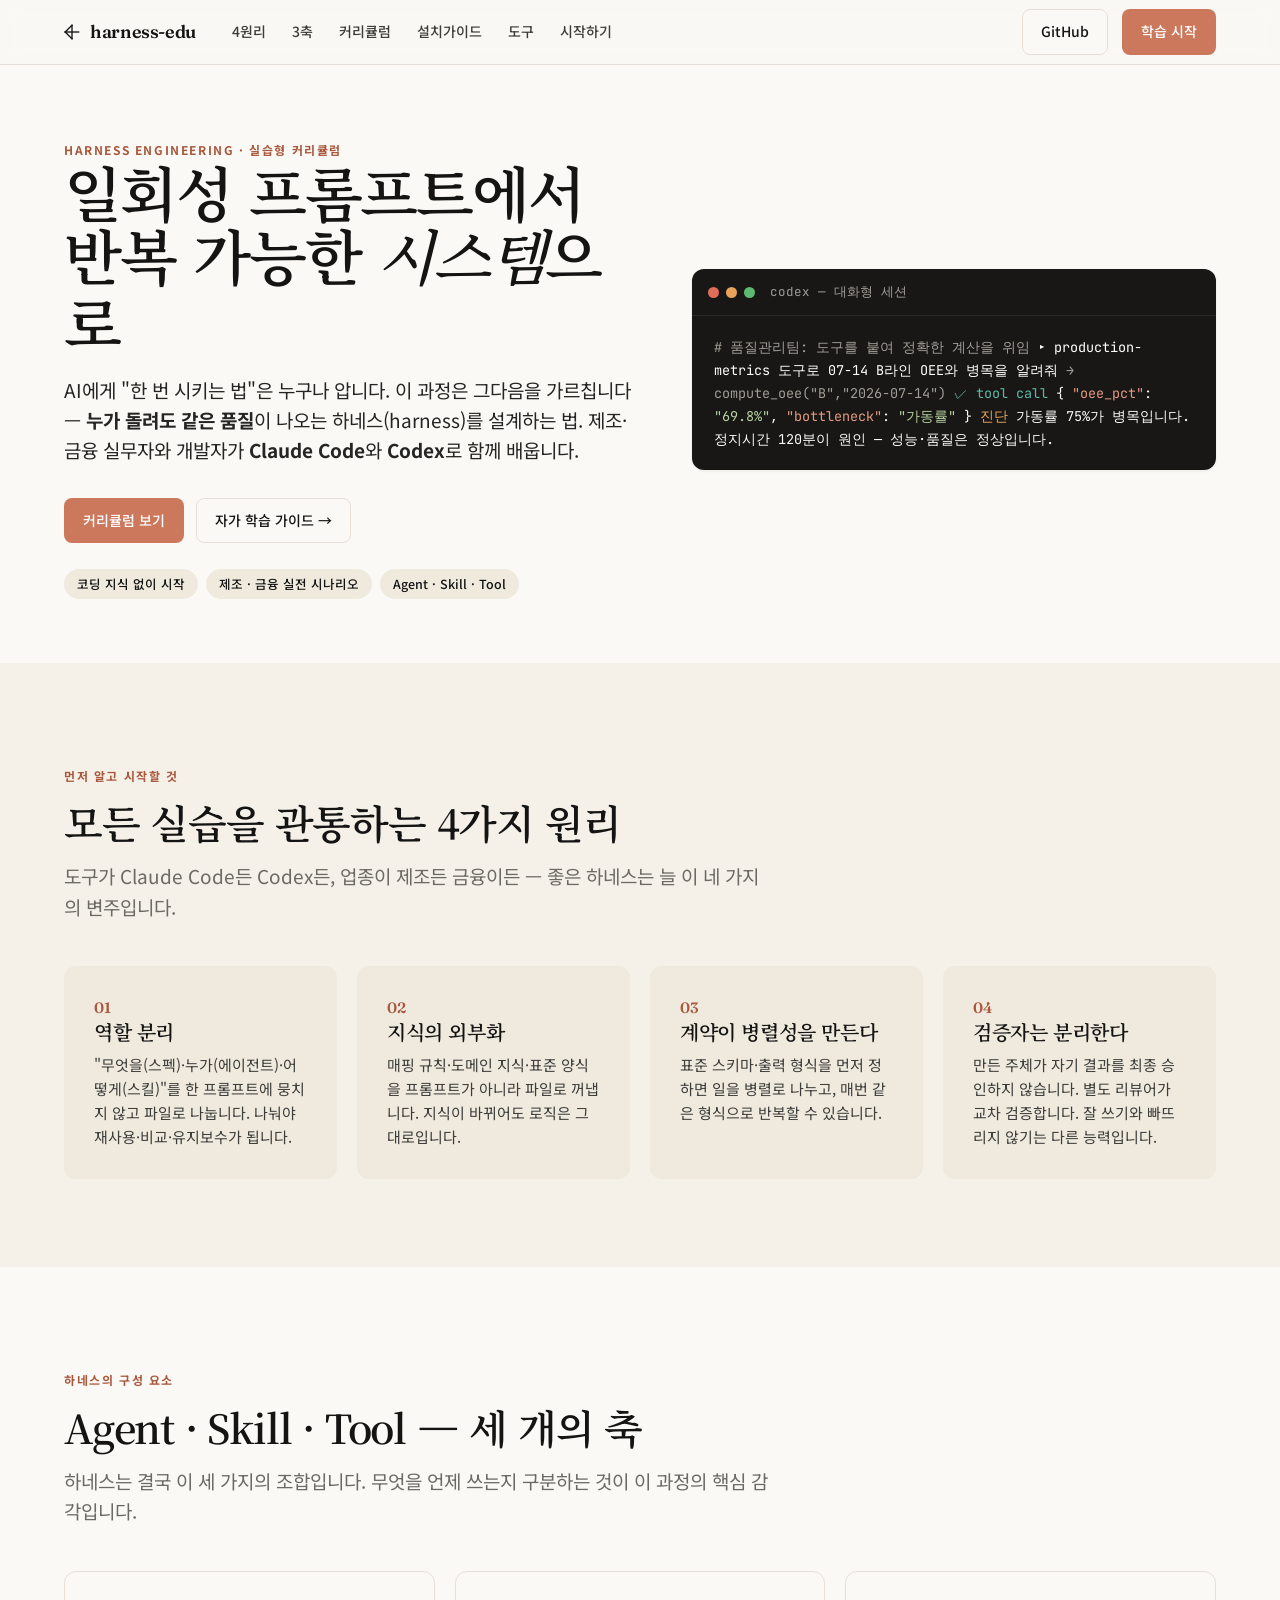
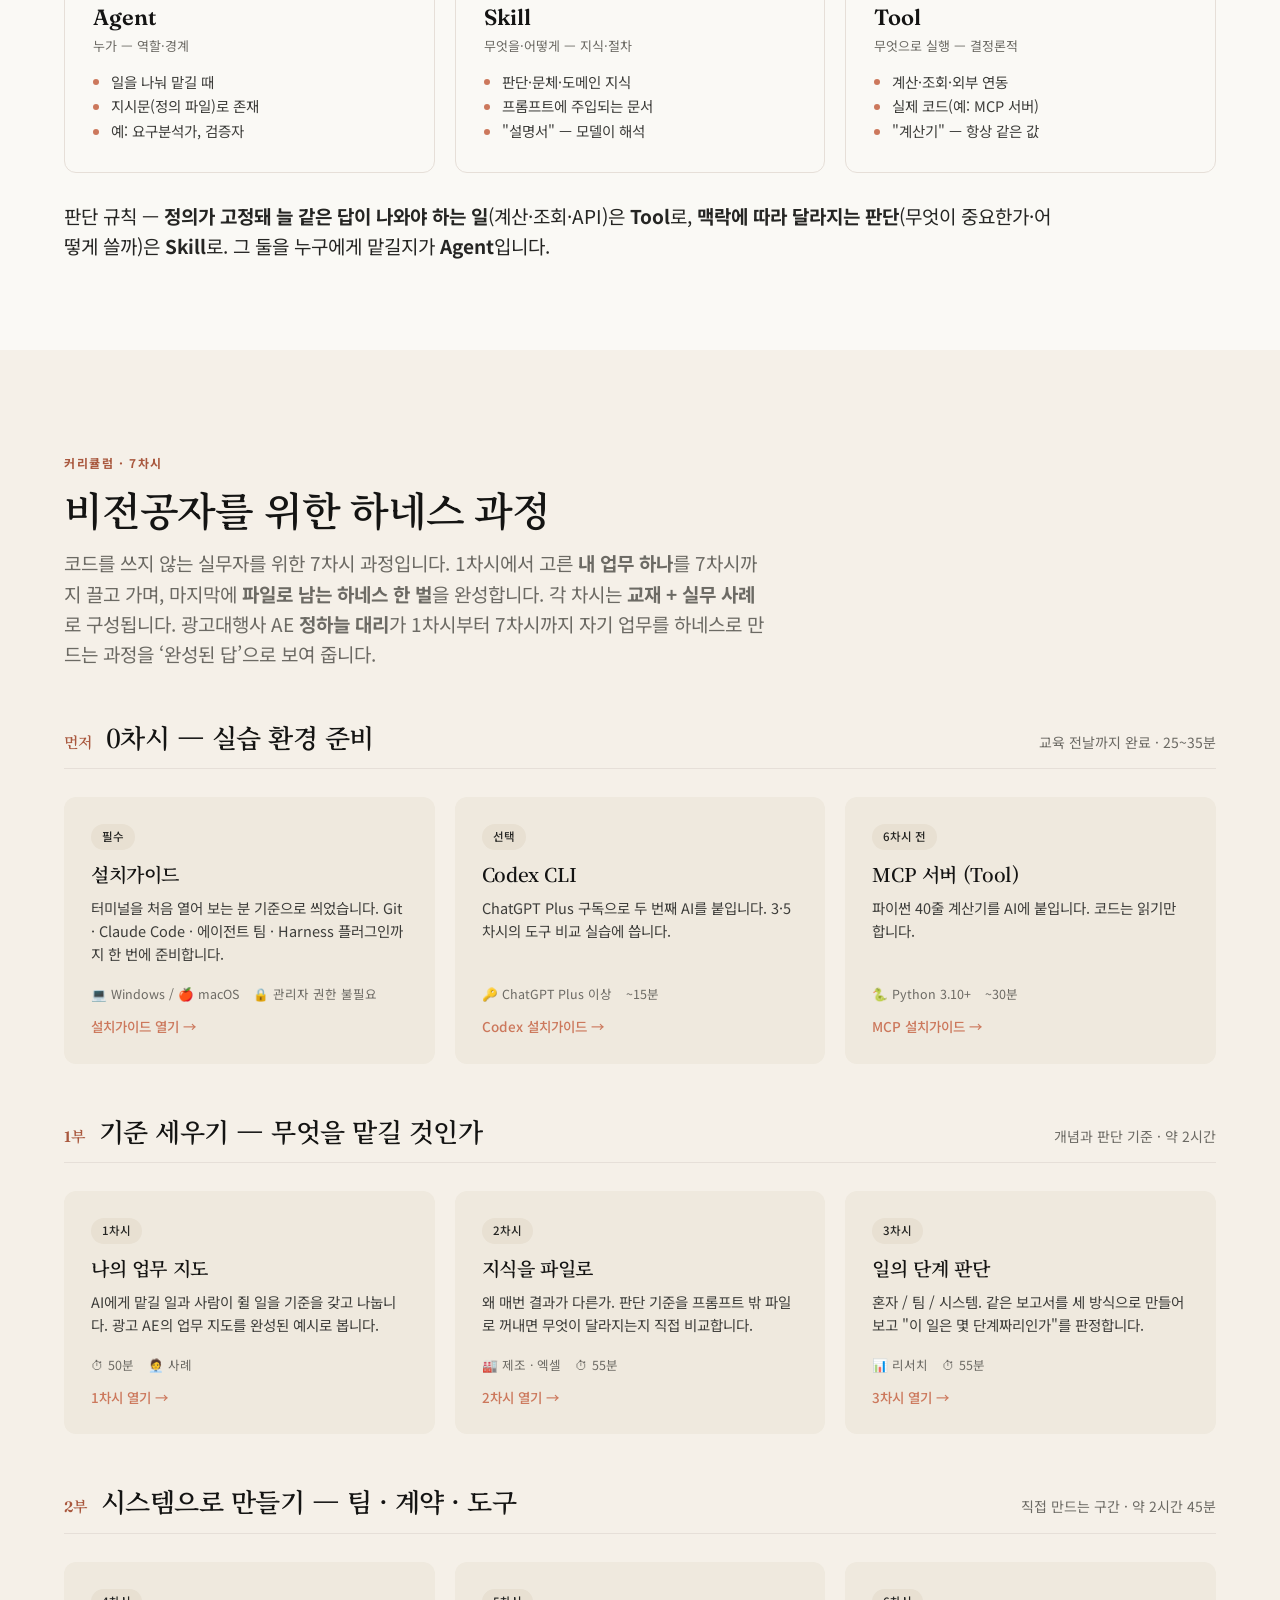
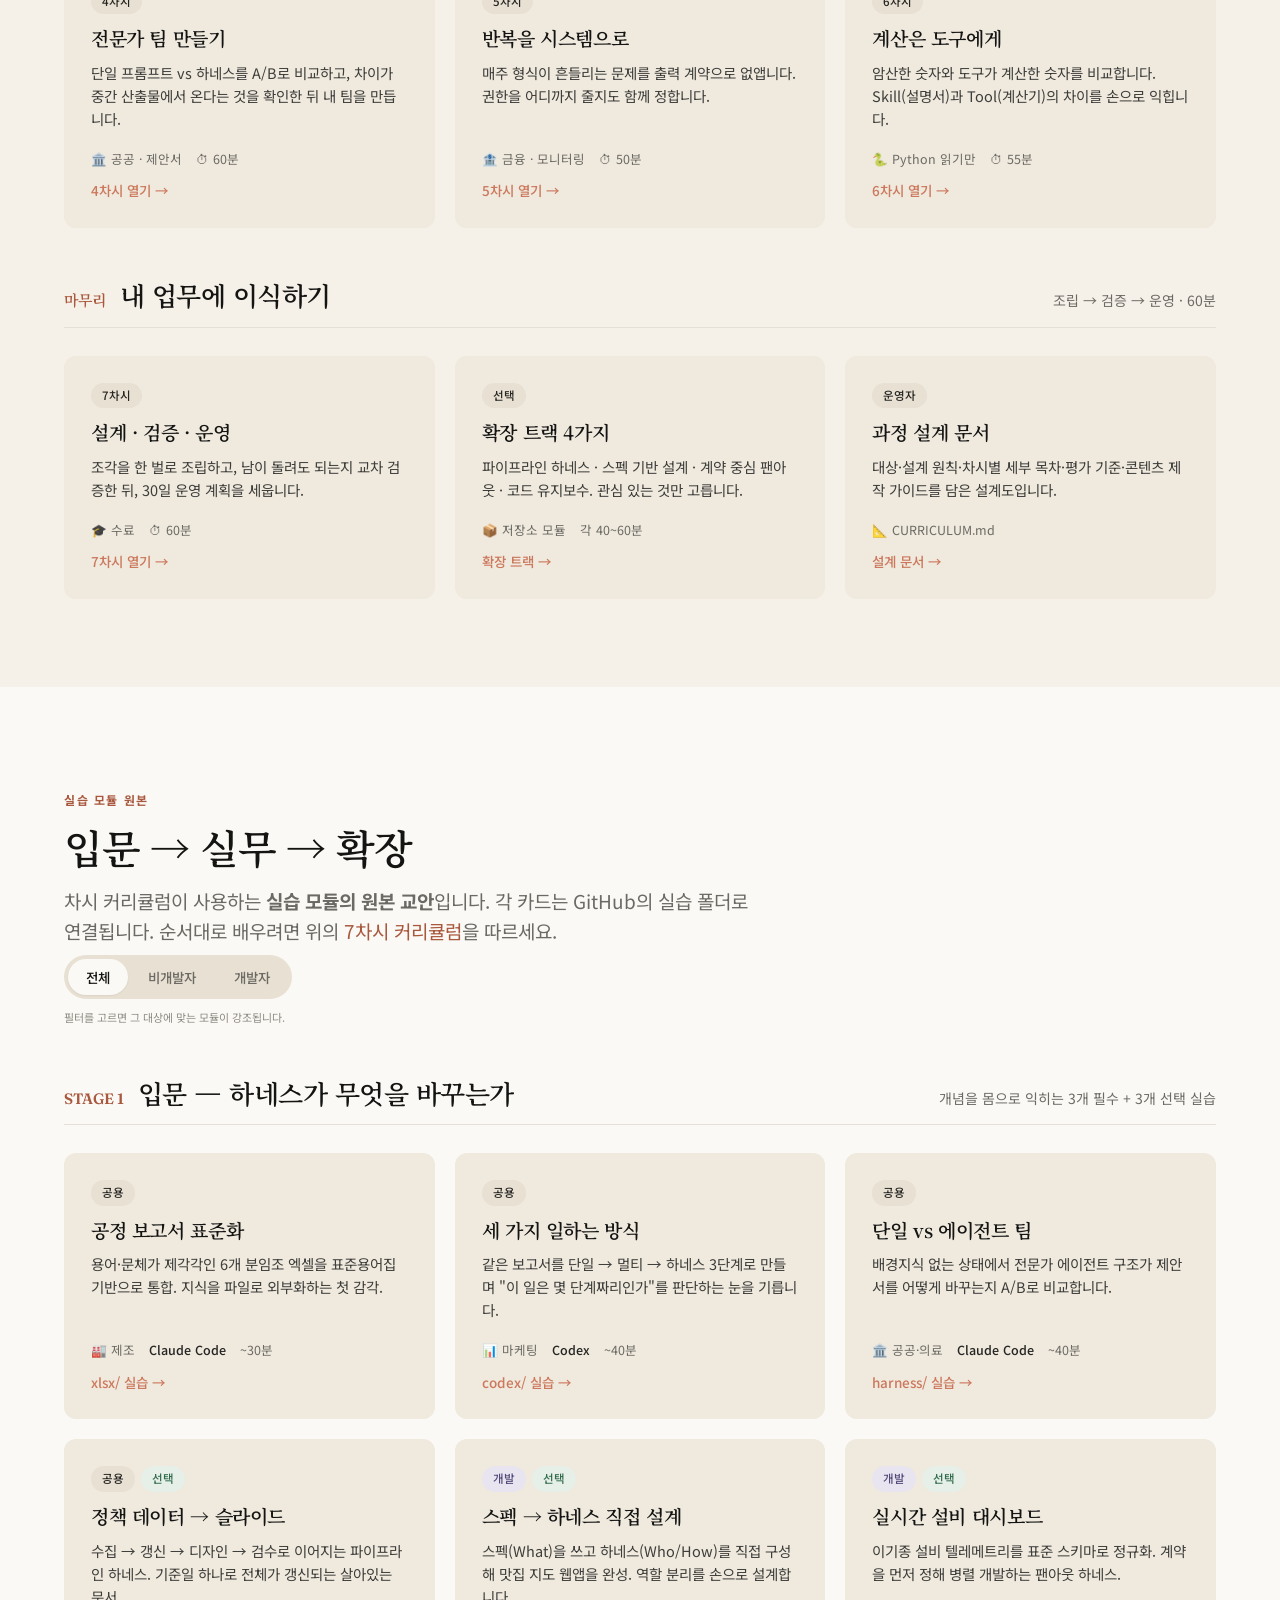
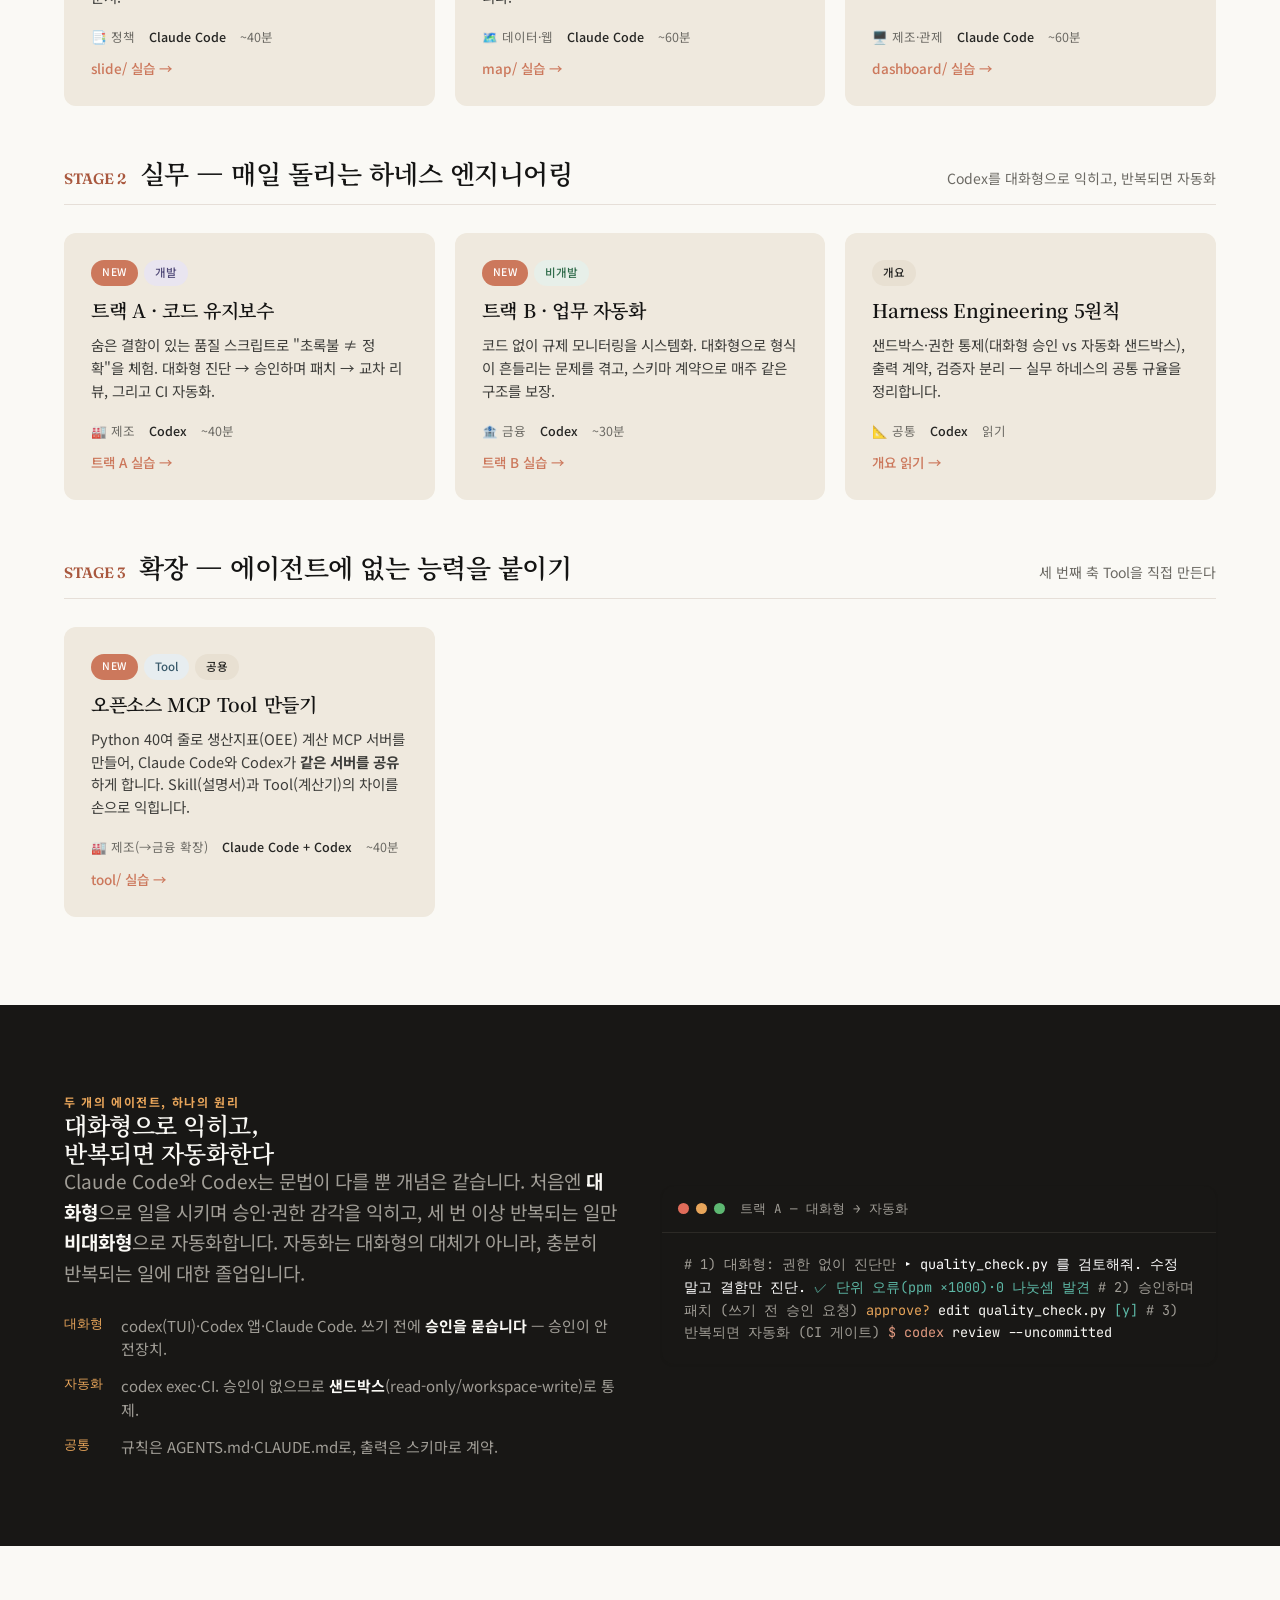
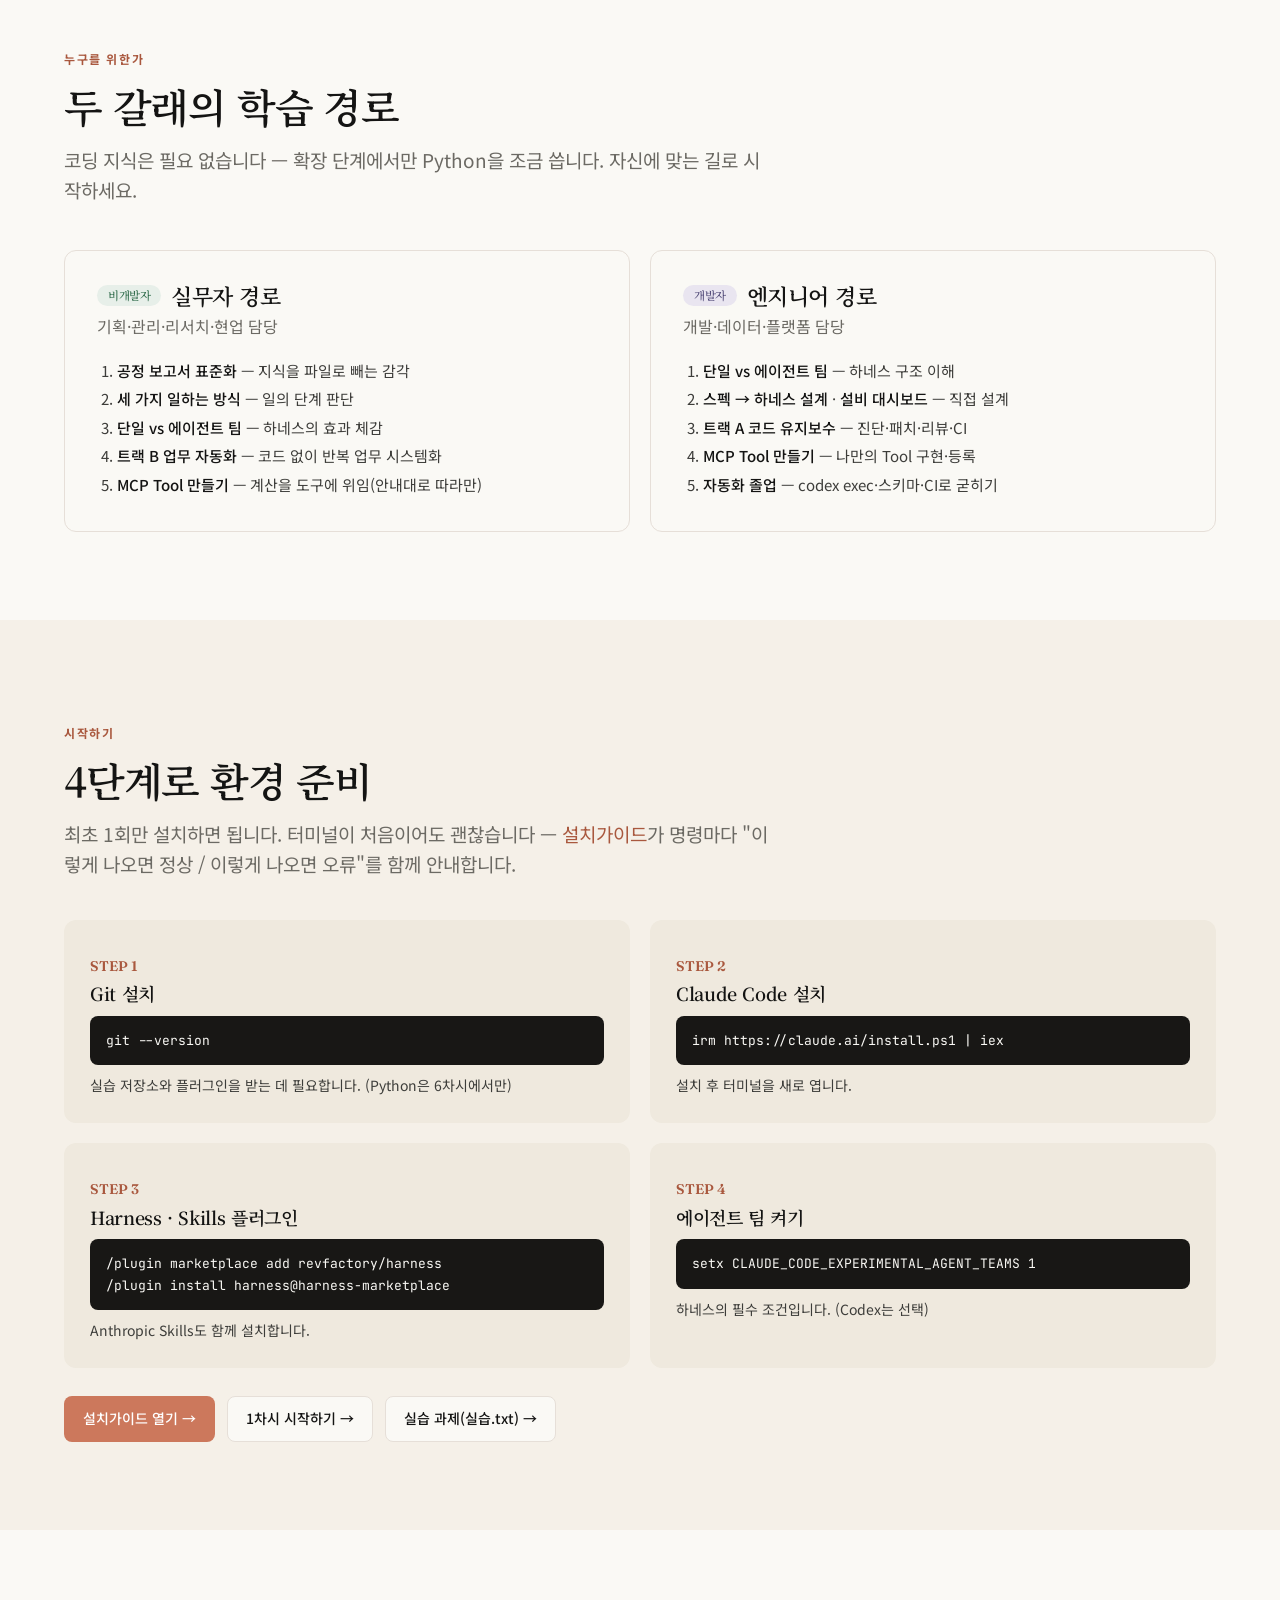
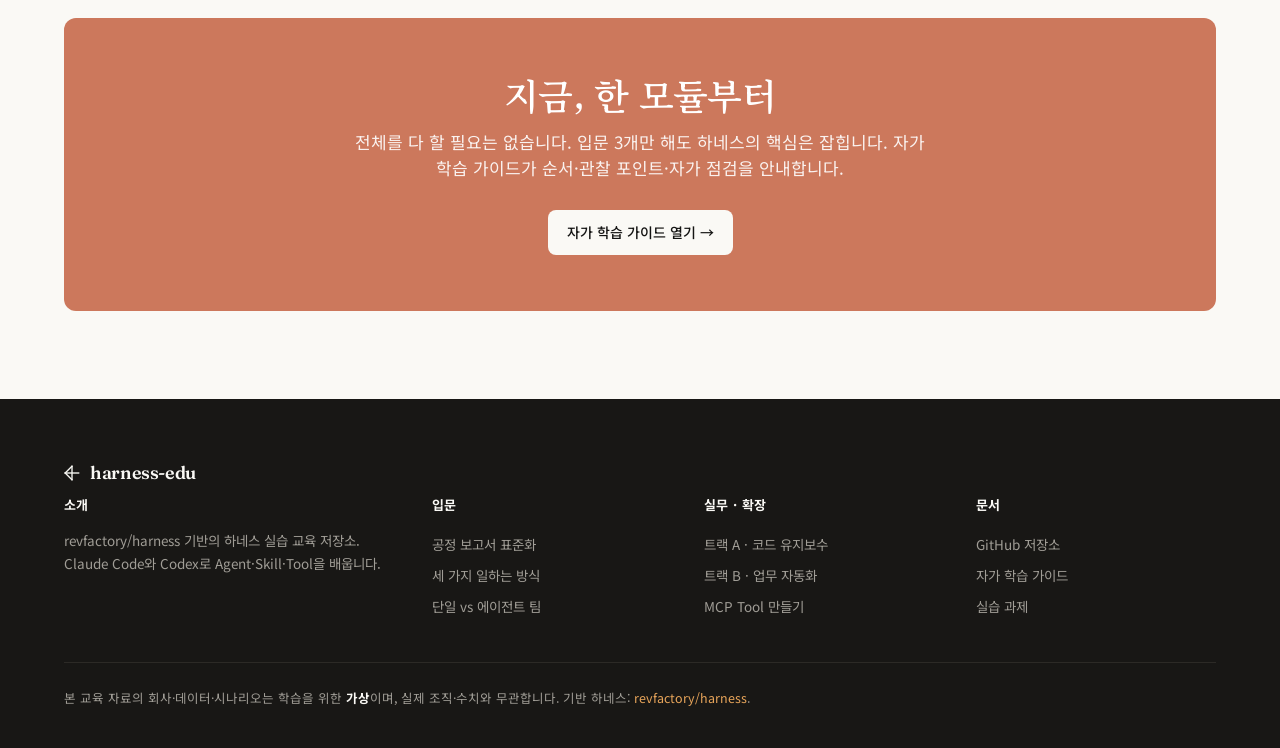
==== docs/index.html @ 48fcc291 "교육 사이트 개편: 설치가이드 + 7차시 커리큘럼 비전공자(광고·마케팅 실무자) 대상 교육 사이트를 새로 구성했다. 문서 구조는 law-edu의 설치문서 골격을, 색·서체는 기존 " ====
<!doctype html>
<html lang="ko">
<head>
<meta charset="utf-8" />
<meta name="viewport" content="width=device-width, initial-scale=1" />
<title>harness-edu · 하네스로 일하는 법</title>
<meta name="description" content="일회성 프롬프트에서 반복 가능한 시스템으로. 제조·금융 실무자와 개발자를 위한 하네스(Harness) 실습형 커리큘럼 — Claude Code와 Codex로 배우는 Agent·Skill·Tool." />
<link rel="preconnect" href="https://fonts.googleapis.com" />
<link rel="preconnect" href="https://fonts.gstatic.com" crossorigin />
<link href="https://fonts.googleapis.com/css2?family=Fraunces:opsz,wght@9..144,400;9..144,500;9..144,600&family=Noto+Sans+KR:wght@400;500;700&family=Noto+Serif+KR:wght@500;600;700&family=JetBrains+Mono:wght@400;500&display=swap" rel="stylesheet" />
<style>
  :root{
    --canvas:#faf9f5; --surface-soft:#f5f0e8; --surface-card:#efe9de; --surface-cream-strong:#e8e0d2;
    --surface-dark:#181715; --surface-dark-elevated:#252320; --surface-dark-soft:#1f1e1b;
    --hairline:#e6dfd8; --hairline-soft:#ebe6df;
    --primary:#cc785c; --primary-active:#a9583e; --teal:#5db8a6; --amber:#e8a55a;
    --ink:#141413; --body-strong:#252523; --body:#3d3d3a; --muted:#6c6a64; --muted-soft:#8e8b82;
    --on-dark:#faf9f5; --on-dark-soft:#a09d96; --success:#5db872;
    --r-md:8px; --r-lg:12px; --r-xl:16px; --pill:9999px;
    --serif:"Noto Serif KR","Fraunces",Garamond,"Times New Roman",serif;
    --serif-latin:"Fraunces","Noto Serif KR",Garamond,serif;
    --sans:"Inter","Noto Sans KR",-apple-system,BlinkMacSystemFont,"Segoe UI",sans-serif;
    --mono:"JetBrains Mono",ui-monospace,SFMono-Regular,Menlo,monospace;
    --maxw:1200px;
  }
  *{box-sizing:border-box;margin:0;padding:0}
  html{scroll-behavior:smooth}
  body{
    background:var(--canvas); color:var(--body);
    font-family:var(--sans); font-size:16px; line-height:1.55;
    -webkit-font-smoothing:antialiased; text-rendering:optimizeLegibility;
  }
  h1,h2,h3,h4{font-family:var(--serif); color:var(--ink); font-weight:600; letter-spacing:-0.02em; line-height:1.15}
  a{color:inherit;text-decoration:none}
  .wrap{max-width:var(--maxw);margin:0 auto;padding:0 24px}
  .band{padding:88px 0}
  .eyebrow{font-size:12px;font-weight:700;letter-spacing:1.6px;text-transform:uppercase;color:var(--primary-active)}
  .lead{font-size:19px;line-height:1.6;color:var(--body-strong)}
  .muted{color:var(--muted)}

  /* spike mark */
  .spike{display:inline-block;width:16px;height:16px;flex:0 0 16px}
  .spike svg{width:100%;height:100%;display:block}

  /* nav */
  header.nav{position:sticky;top:0;z-index:50;background:rgba(250,249,245,.86);backdrop-filter:saturate(140%) blur(10px);border-bottom:1px solid var(--hairline)}
  .nav-inner{display:flex;align-items:center;gap:24px;height:64px}
  .brand{display:flex;align-items:center;gap:10px;font-family:var(--serif-latin);font-weight:600;color:var(--ink);font-size:18px;letter-spacing:-0.02em}
  .nav-links{display:flex;gap:26px;margin-left:12px}
  .nav-links a{font-size:14px;font-weight:500;color:var(--body);transition:color .15s}
  .nav-links a:hover{color:var(--ink)}
  .nav-cta{margin-left:auto;display:flex;align-items:center;gap:14px}
  .btn{display:inline-flex;align-items:center;gap:8px;font-family:var(--sans);font-weight:500;font-size:14px;border-radius:var(--r-md);padding:11px 18px;border:1px solid transparent;cursor:pointer;transition:background .15s,border-color .15s,color .15s}
  .btn-primary{background:var(--primary);color:#fff}
  .btn-primary:hover{background:var(--primary-active)}
  .btn-secondary{background:var(--canvas);color:var(--ink);border-color:var(--hairline)}
  .btn-secondary:hover{border-color:var(--muted-soft)}
  .btn-on-dark{background:var(--surface-dark-elevated);color:var(--on-dark)}
  .btn-cream{background:var(--canvas);color:var(--ink)}
  .nav-toggle{display:none;margin-left:auto;background:none;border:1px solid var(--hairline);border-radius:var(--r-md);padding:8px 10px;cursor:pointer;color:var(--ink)}

  /* hero */
  .hero{padding:76px 0 64px}
  .hero-grid{display:grid;grid-template-columns:1.05fr .95fr;gap:48px;align-items:center}
  h1.display{font-size:60px;letter-spacing:-0.035em;line-height:1.05}
  .hero p.lead{margin-top:22px;max-width:32em}
  .hero-actions{display:flex;gap:12px;margin-top:32px;flex-wrap:wrap}
  .hero-tags{display:flex;gap:8px;margin-top:26px;flex-wrap:wrap}
  .tag{font-size:12.5px;font-weight:500;color:var(--ink);background:var(--surface-card);border-radius:var(--pill);padding:5px 13px}

  /* code window */
  .code-win{background:var(--surface-dark);border-radius:var(--r-lg);padding:0;overflow:hidden;box-shadow:0 1px 3px rgba(20,20,19,.08)}
  .code-bar{display:flex;align-items:center;gap:7px;padding:13px 16px;border-bottom:1px solid #2c2a26}
  .dot{width:11px;height:11px;border-radius:50%}
  .code-title{margin-left:8px;color:var(--on-dark-soft);font-family:var(--mono);font-size:12.5px}
  .code-body{padding:20px 22px;font-family:var(--mono);font-size:13.5px;line-height:1.7;color:var(--on-dark);overflow-x:auto}
  .code-body .c-mut{color:var(--on-dark-soft)}
  .code-body .c-cor{color:#e39b81}
  .code-body .c-tel{color:var(--teal)}
  .code-body .c-amb{color:var(--amber)}
  .code-body .c-str{color:#b6d19f}
  .prompt-line{color:#fff}

  /* principles */
  .grid-4{display:grid;grid-template-columns:repeat(4,1fr);gap:20px}
  .grid-3{display:grid;grid-template-columns:repeat(3,1fr);gap:20px}
  .card{background:var(--surface-card);border-radius:var(--r-lg);padding:30px}
  .card h3{font-size:20px;margin-bottom:10px}
  .card p{font-size:15px;line-height:1.6}
  .card .num{font-family:var(--serif-latin);font-size:15px;color:var(--primary-active);font-weight:600;letter-spacing:0}
  .sec-head{max-width:44em}
  .sec-head h2{font-size:40px;letter-spacing:-0.03em;margin:14px 0 0}
  .sec-head p{margin-top:16px}

  /* three axes */
  .axes{display:grid;grid-template-columns:repeat(3,1fr);gap:20px;margin-top:44px}
  .axis{border:1px solid var(--hairline);border-radius:var(--r-lg);padding:28px;background:var(--canvas)}
  .axis .k{font-family:var(--serif-latin);font-size:22px;color:var(--ink);font-weight:600}
  .axis .who{font-size:13px;color:var(--muted);margin:2px 0 14px}
  .axis ul{list-style:none;font-size:14.5px;line-height:1.7}
  .axis li{padding-left:18px;position:relative}
  .axis li::before{content:"";position:absolute;left:0;top:.65em;width:6px;height:6px;border-radius:50%;background:var(--primary)}

  /* audience filter */
  .filter{display:inline-flex;background:var(--surface-cream-strong);border-radius:var(--pill);padding:4px;gap:2px;margin-top:8px}
  .filter button{border:none;background:transparent;font-family:var(--sans);font-size:13.5px;font-weight:500;color:var(--muted);padding:8px 18px;border-radius:var(--pill);cursor:pointer;transition:all .15s}
  .filter button.active{background:var(--canvas);color:var(--ink);box-shadow:0 1px 2px rgba(20,20,19,.06)}

  /* curriculum */
  .stage{margin-top:52px}
  .stage-label{display:flex;align-items:baseline;gap:14px;border-bottom:1px solid var(--hairline);padding-bottom:14px;margin-bottom:28px}
  .stage-label h3{font-size:26px}
  .stage-label .st{font-family:var(--serif-latin);color:var(--primary-active);font-size:15px;font-weight:600}
  .stage-label .desc{margin-left:auto;font-size:14px;color:var(--muted);max-width:24em;text-align:right}
  .mods{display:grid;grid-template-columns:repeat(3,1fr);gap:20px}
  .mod{background:var(--surface-card);border-radius:var(--r-lg);padding:26px;display:flex;flex-direction:column;gap:12px;transition:opacity .2s,transform .2s;border:1px solid transparent}
  .mod.dim{opacity:.32;filter:saturate(.6)}
  .mod .badges{display:flex;gap:6px;flex-wrap:wrap}
  .badge{font-size:11.5px;font-weight:500;border-radius:var(--pill);padding:4px 11px}
  .b-nondev{background:#e7efe9;color:#2f6b4a}
  .b-dev{background:#e9e5f0;color:#514a78}
  .b-both{background:var(--surface-cream-strong);color:var(--body-strong)}
  .b-new{background:var(--primary);color:#fff;letter-spacing:.6px;text-transform:uppercase;font-size:10.5px}
  .b-tool{background:#e7edf0;color:#3a5a6b}
  .mod h4{font-size:19px;font-family:var(--serif);line-height:1.25}
  .mod .goal{font-size:14.5px;line-height:1.58;color:var(--body)}
  .mod .meta{margin-top:auto;font-size:12.5px;color:var(--muted);display:flex;gap:14px;flex-wrap:wrap;padding-top:6px}
  .mod .meta b{color:var(--body-strong);font-weight:500}
  .mod a.go{font-size:13.5px;font-weight:500;color:var(--primary);display:inline-flex;align-items:center;gap:5px}
  .mod a.go:hover{color:var(--primary-active)}
  .selectbadge{font-size:11px;color:var(--muted-soft)}

  /* dark band */
  .dark{background:var(--surface-dark);color:var(--on-dark)}
  .dark h2{color:var(--on-dark)}
  .dark .lead{color:var(--on-dark-soft)}
  .dark .eyebrow{color:var(--amber)}
  .split{display:grid;grid-template-columns:1fr 1fr;gap:44px;align-items:center}
  .kv{display:grid;grid-template-columns:auto 1fr;gap:14px 18px;margin-top:26px;font-size:15px}
  .kv .kk{color:var(--amber);font-family:var(--mono);font-size:13px;white-space:nowrap}
  .kv .vv{color:var(--on-dark-soft)}

  /* paths (dev/nondev) */
  .paths{display:grid;grid-template-columns:1fr 1fr;gap:20px;margin-top:44px}
  .path{border:1px solid var(--hairline);border-radius:var(--r-lg);padding:32px;background:var(--canvas)}
  .path h3{font-size:22px;display:flex;align-items:center;gap:10px}
  .path ol{margin:18px 0 0 0;padding-left:20px;font-size:15px;line-height:1.9}
  .path ol b{font-weight:500;color:var(--ink)}

  /* install */
  .steps{display:grid;grid-template-columns:repeat(2,1fr);gap:20px;margin-top:40px}
  .step{background:var(--surface-card);border-radius:var(--r-lg);padding:26px}
  .step .n{font-family:var(--serif-latin);font-size:14px;color:var(--primary-active);font-weight:600}
  .step h4{font-size:18px;margin:6px 0 12px}
  .step pre{background:var(--surface-dark);color:var(--on-dark);border-radius:var(--r-md);padding:14px 16px;font-family:var(--mono);font-size:13px;line-height:1.65;overflow-x:auto;white-space:pre}
  .step p{font-size:14px;color:var(--body);margin-top:10px}

  /* coral cta */
  .coral{background:var(--primary);color:#fff;border-radius:var(--r-lg);padding:56px 48px;text-align:center}
  .coral h2{color:#fff;font-size:36px}
  .coral p{color:rgba(255,255,255,.9);margin:14px auto 0;max-width:34em;font-size:17px}
  .coral .btn{margin-top:28px}

  /* footer */
  footer{background:var(--surface-dark);color:var(--on-dark-soft);padding:60px 0 40px}
  footer .brand{color:var(--on-dark)}
  .foot-grid{display:grid;grid-template-columns:1.4fr 1fr 1fr 1fr;gap:32px;margin-top:8px}
  .foot-grid h5{color:var(--on-dark);font-family:var(--sans);font-size:13px;font-weight:700;letter-spacing:.4px;margin-bottom:14px}
  .foot-grid a{display:block;font-size:13.5px;color:var(--on-dark-soft);padding:5px 0;transition:color .15s}
  .foot-grid a:hover{color:var(--on-dark)}
  .foot-note{margin-top:40px;padding-top:24px;border-top:1px solid #2c2a26;font-size:12.5px;color:var(--on-dark-soft);line-height:1.7}

  @media (max-width:900px){
    .hero-grid,.split,.paths{grid-template-columns:1fr}
    .grid-4{grid-template-columns:repeat(2,1fr)}
    .axes,.grid-3,.mods{grid-template-columns:1fr}
    .steps{grid-template-columns:1fr}
    .foot-grid{grid-template-columns:1fr 1fr}
    h1.display{font-size:40px}
    .sec-head h2{font-size:30px}
    .nav-links{display:none}
    .nav-toggle{display:inline-flex}
    .nav-cta .btn-secondary{display:none}
    .stage-label{flex-wrap:wrap}
    .stage-label .desc{margin-left:0;text-align:left;width:100%}
  }
  @media (max-width:900px){
    .nav-links.open{display:flex;position:absolute;top:64px;left:0;right:0;flex-direction:column;background:var(--canvas);border-bottom:1px solid var(--hairline);padding:14px 24px;gap:4px}
    .nav-links.open a{padding:10px 0}
  }
  .reveal{opacity:0;transform:translateY(14px);transition:opacity .6s ease,transform .6s ease}
  .reveal.in{opacity:1;transform:none}
</style>
</head>
<body>

<!-- NAV -->
<header class="nav">
  <div class="wrap nav-inner">
    <a class="brand" href="#top">
      <span class="spike" aria-hidden="true"><svg viewBox="0 0 24 24"><g fill="#141413"><rect x="11" y="1" width="2" height="22"/><rect x="1" y="11" width="22" height="2"/><rect x="3.8" y="3.8" width="2" height="16.4" transform="rotate(45 12 12)"/><rect x="3.8" y="3.8" width="2" height="16.4" transform="rotate(-45 12 12)"/></g></svg></span>
      harness-edu
    </a>
    <nav class="nav-links" id="navlinks">
      <a href="#principles">4원리</a>
      <a href="#axes">3축</a>
      <a href="#curriculum">커리큘럼</a>
      <a href="install/index.html">설치가이드</a>
      <a href="#tools">도구</a>
      <a href="#start">시작하기</a>
    </nav>
    <div class="nav-cta">
      <a class="btn btn-secondary" href="https://github.com/namojo/harness-edu" target="_blank" rel="noopener">GitHub</a>
      <a class="btn btn-primary" href="#curriculum">학습 시작</a>
    </div>
    <button class="nav-toggle" id="navToggle" aria-label="메뉴">☰</button>
  </div>
</header>

<a id="top"></a>

<!-- HERO -->
<section class="band hero">
  <div class="wrap hero-grid">
    <div>
      <p class="eyebrow">Harness Engineering · 실습형 커리큘럼</p>
      <h1 class="display">일회성 프롬프트에서<br>반복 가능한 <em style="font-family:var(--serif-latin);font-style:italic;font-weight:500">시스템</em>으로</h1>
      <p class="lead">AI에게 "한 번 시키는 법"은 누구나 압니다. 이 과정은 그다음을 가르칩니다 —
        <b>누가 돌려도 같은 품질</b>이 나오는 하네스(harness)를 설계하는 법. 제조·금융 실무자와
        개발자가 <b>Claude Code</b>와 <b>Codex</b>로 함께 배웁니다.</p>
      <div class="hero-actions">
        <a class="btn btn-primary" href="#curriculum">커리큘럼 보기</a>
        <a class="btn btn-secondary" href="https://github.com/namojo/harness-edu/blob/main/%EC%9E%90%EA%B0%80%ED%95%99%EC%8A%B5_%EA%B0%80%EC%9D%B4%EB%93%9C.md" target="_blank" rel="noopener">자가 학습 가이드 →</a>
      </div>
      <div class="hero-tags">
        <span class="tag">코딩 지식 없이 시작</span>
        <span class="tag">제조 · 금융 실전 시나리오</span>
        <span class="tag">Agent · Skill · Tool</span>
      </div>
    </div>
    <div class="code-win reveal">
      <div class="code-bar">
        <span class="dot" style="background:#e06c5a"></span><span class="dot" style="background:#e8a55a"></span><span class="dot" style="background:#5db872"></span>
        <span class="code-title">codex — 대화형 세션</span>
      </div>
      <div class="code-body">
<span class="c-mut"># 품질관리팀: 도구를 붙여 정확한 계산을 위임</span>
<span class="prompt-line">▸ production-metrics 도구로 07-14</span>
<span class="prompt-line">  B라인 OEE와 병목을 알려줘</span>

<span class="c-mut">→ compute_oee("B","2026-07-14")</span> <span class="c-tel">✓ tool call</span>
{ <span class="c-cor">"oee_pct"</span>: <span class="c-str">"69.8%"</span>,
  <span class="c-cor">"bottleneck"</span>: <span class="c-str">"가동률"</span> }

<span class="c-amb">진단</span> 가동률 75%가 병목입니다. 정지시간
120분이 원인 — 성능·품질은 정상입니다.
      </div>
    </div>
  </div>
</section>

<!-- PRINCIPLES -->
<section class="band" id="principles" style="background:var(--surface-soft)">
  <div class="wrap">
    <div class="sec-head">
      <p class="eyebrow">먼저 알고 시작할 것</p>
      <h2>모든 실습을 관통하는 4가지 원리</h2>
      <p class="lead muted">도구가 Claude Code든 Codex든, 업종이 제조든 금융이든 — 좋은 하네스는 늘 이 네 가지의 변주입니다.</p>
    </div>
    <div class="grid-4" style="margin-top:44px">
      <div class="card reveal"><p class="num">01</p><h3>역할 분리</h3><p>"무엇을(스펙)·누가(에이전트)·어떻게(스킬)"를 한 프롬프트에 뭉치지 않고 파일로 나눕니다. 나눠야 재사용·비교·유지보수가 됩니다.</p></div>
      <div class="card reveal"><p class="num">02</p><h3>지식의 외부화</h3><p>매핑 규칙·도메인 지식·표준 양식을 프롬프트가 아니라 파일로 꺼냅니다. 지식이 바뀌어도 로직은 그대로입니다.</p></div>
      <div class="card reveal"><p class="num">03</p><h3>계약이 병렬성을 만든다</h3><p>표준 스키마·출력 형식을 먼저 정하면 일을 병렬로 나누고, 매번 같은 형식으로 반복할 수 있습니다.</p></div>
      <div class="card reveal"><p class="num">04</p><h3>검증자는 분리한다</h3><p>만든 주체가 자기 결과를 최종 승인하지 않습니다. 별도 리뷰어가 교차 검증합니다. 잘 쓰기와 빠뜨리지 않기는 다른 능력입니다.</p></div>
    </div>
  </div>
</section>

<!-- THREE AXES -->
<section class="band" id="axes">
  <div class="wrap">
    <div class="sec-head">
      <p class="eyebrow">하네스의 구성 요소</p>
      <h2>Agent · Skill · Tool — 세 개의 축</h2>
      <p class="lead muted">하네스는 결국 이 세 가지의 조합입니다. 무엇을 언제 쓰는지 구분하는 것이 이 과정의 핵심 감각입니다.</p>
    </div>
    <div class="axes">
      <div class="axis reveal">
        <div class="k">Agent</div><div class="who">누가 — 역할·경계</div>
        <ul><li>일을 나눠 맡길 때</li><li>지시문(정의 파일)로 존재</li><li>예: 요구분석가, 검증자</li></ul>
      </div>
      <div class="axis reveal">
        <div class="k">Skill</div><div class="who">무엇을·어떻게 — 지식·절차</div>
        <ul><li>판단·문체·도메인 지식</li><li>프롬프트에 주입되는 문서</li><li>"설명서" — 모델이 해석</li></ul>
      </div>
      <div class="axis reveal">
        <div class="k">Tool</div><div class="who">무엇으로 실행 — 결정론적</div>
        <ul><li>계산·조회·외부 연동</li><li>실제 코드(예: MCP 서버)</li><li>"계산기" — 항상 같은 값</li></ul>
      </div>
    </div>
    <p class="lead" style="margin-top:28px;max-width:52em">
      판단 규칙 — <b>정의가 고정돼 늘 같은 답이 나와야 하는 일</b>(계산·조회·API)은 <b>Tool</b>로,
      <b>맥락에 따라 달라지는 판단</b>(무엇이 중요한가·어떻게 쓸까)은 <b>Skill</b>로. 그 둘을 누구에게 맡길지가 <b>Agent</b>입니다.
    </p>
  </div>
</section>

<!-- CURRICULUM -->
<!-- 차시 커리큘럼 -->
<section class="band" id="curriculum" style="background:var(--surface-soft)">
  <div class="wrap">
    <div class="sec-head">
      <p class="eyebrow">커리큘럼 · 7차시</p>
      <h2>비전공자를 위한 하네스 과정</h2>
      <p class="lead muted">코드를 쓰지 않는 실무자를 위한 7차시 과정입니다. 1차시에서 고른 <b>내 업무 하나</b>를 7차시까지 끌고 가며, 마지막에 <b>파일로 남는 하네스 한 벌</b>을 완성합니다. 각 차시는 <b>교재 + 실무 사례</b>로 구성됩니다. 광고대행사 AE <b>정하늘 대리</b>가 1차시부터 7차시까지 자기 업무를 하네스로 만드는 과정을 &lsquo;완성된 답&rsquo;으로 보여 줍니다.</p>
    </div>

    <div class="stage">
      <div class="stage-label"><span class="st">먼저</span><h3>0차시 — 실습 환경 준비</h3><span class="desc">교육 전날까지 완료 · 25~35분</span></div>
      <div class="mods">
        <div class="mod reveal" data-aud="both">
          <div class="badges"><span class="badge b-both">필수</span></div>
          <h4>설치가이드</h4>
          <p class="goal">터미널을 처음 열어 보는 분 기준으로 씌었습니다. Git · Claude Code · 에이전트 팀 · Harness 플러그인까지 한 번에 준비합니다.</p>
          <div class="meta"><span>💻 Windows / 🍎 macOS</span><span>🔒 관리자 권한 불필요</span></div>
          <a class="go" href="install/index.html">설치가이드 열기 →</a>
        </div>
        <div class="mod reveal" data-aud="both">
          <div class="badges"><span class="badge b-both">선택</span></div>
          <h4>Codex CLI</h4>
          <p class="goal">ChatGPT Plus 구독으로 두 번째 AI를 붙입니다. 3·5차시의 도구 비교 실습에 씁니다.</p>
          <div class="meta"><span>🔑 ChatGPT Plus 이상</span><span>~15분</span></div>
          <a class="go" href="install/codex.html">Codex 설치가이드 →</a>
        </div>
        <div class="mod reveal" data-aud="both">
          <div class="badges"><span class="badge b-both">6차시 전</span></div>
          <h4>MCP 서버 (Tool)</h4>
          <p class="goal">파이썬 40줄 계산기를 AI에 붙입니다. 코드는 읽기만 합니다.</p>
          <div class="meta"><span>🐍 Python 3.10+</span><span>~30분</span></div>
          <a class="go" href="install/mcp-server.html">MCP 설치가이드 →</a>
        </div>
      </div>
    </div>

    <div class="stage">
      <div class="stage-label"><span class="st">1부</span><h3>기준 세우기 — 무엇을 맡길 것인가</h3><span class="desc">개념과 판단 기준 · 약 2시간</span></div>
      <div class="mods">
        <div class="mod reveal" data-aud="both">
          <div class="badges"><span class="badge b-both">1차시</span></div>
          <h4>나의 업무 지도</h4>
          <p class="goal">AI에게 맡길 일과 사람이 쥘 일을 기준을 갖고 나눕니다. 광고 AE의 업무 지도를 완성된 예시로 봅니다.</p>
          <div class="meta"><span>⏱ 50분</span><span>🧑‍💼 사례</span></div>
          <a class="go" href="chapters/ch1.html">1차시 열기 →</a>
        </div>
        <div class="mod reveal" data-aud="both">
          <div class="badges"><span class="badge b-both">2차시</span></div>
          <h4>지식을 파일로</h4>
          <p class="goal">왜 매번 결과가 다른가. 판단 기준을 프롬프트 밖 파일로 꺼내면 무엇이 달라지는지 직접 비교합니다.</p>
          <div class="meta"><span>🏭 제조 · 엑셀</span><span>⏱ 55분</span></div>
          <a class="go" href="chapters/ch2.html">2차시 열기 →</a>
        </div>
        <div class="mod reveal" data-aud="both">
          <div class="badges"><span class="badge b-both">3차시</span></div>
          <h4>일의 단계 판단</h4>
          <p class="goal">혼자 / 팀 / 시스템. 같은 보고서를 세 방식으로 만들어 보고 "이 일은 몇 단계짜리인가"를 판정합니다.</p>
          <div class="meta"><span>📊 리서치</span><span>⏱ 55분</span></div>
          <a class="go" href="chapters/ch3.html">3차시 열기 →</a>
        </div>
      </div>
    </div>

    <div class="stage">
      <div class="stage-label"><span class="st">2부</span><h3>시스템으로 만들기 — 팀 · 계약 · 도구</h3><span class="desc">직접 만드는 구간 · 약 2시간 45분</span></div>
      <div class="mods">
        <div class="mod reveal" data-aud="both">
          <div class="badges"><span class="badge b-both">4차시</span></div>
          <h4>전문가 팀 만들기</h4>
          <p class="goal">단일 프롬프트 vs 하네스를 A/B로 비교하고, 차이가 중간 산출물에서 온다는 것을 확인한 뒤 내 팀을 만듭니다.</p>
          <div class="meta"><span>🏛️ 공공 · 제안서</span><span>⏱ 60분</span></div>
          <a class="go" href="chapters/ch4.html">4차시 열기 →</a>
        </div>
        <div class="mod reveal" data-aud="both">
          <div class="badges"><span class="badge b-both">5차시</span></div>
          <h4>반복을 시스템으로</h4>
          <p class="goal">매주 형식이 흔들리는 문제를 출력 계약으로 없앱니다. 권한을 어디까지 줄지도 함께 정합니다.</p>
          <div class="meta"><span>🏦 금융 · 모니터링</span><span>⏱ 50분</span></div>
          <a class="go" href="chapters/ch5.html">5차시 열기 →</a>
        </div>
        <div class="mod reveal" data-aud="both">
          <div class="badges"><span class="badge b-both">6차시</span></div>
          <h4>계산은 도구에게</h4>
          <p class="goal">암산한 숫자와 도구가 계산한 숫자를 비교합니다. Skill(설명서)과 Tool(계산기)의 차이를 손으로 익힙니다.</p>
          <div class="meta"><span>🐍 Python 읽기만</span><span>⏱ 55분</span></div>
          <a class="go" href="chapters/ch6.html">6차시 열기 →</a>
        </div>
      </div>
    </div>

    <div class="stage">
      <div class="stage-label"><span class="st">마무리</span><h3>내 업무에 이식하기</h3><span class="desc">조립 → 검증 → 운영 · 60분</span></div>
      <div class="mods">
        <div class="mod reveal" data-aud="both">
          <div class="badges"><span class="badge b-both">7차시</span></div>
          <h4>설계 · 검증 · 운영</h4>
          <p class="goal">조각을 한 벌로 조립하고, 남이 돌려도 되는지 교차 검증한 뒤, 30일 운영 계획을 세웁니다.</p>
          <div class="meta"><span>🎓 수료</span><span>⏱ 60분</span></div>
          <a class="go" href="chapters/ch7.html">7차시 열기 →</a>
        </div>
        <div class="mod reveal" data-aud="both">
          <div class="badges"><span class="badge b-both">선택</span></div>
          <h4>확장 트랙 4가지</h4>
          <p class="goal">파이프라인 하네스 · 스펙 기반 설계 · 계약 중심 팬아웃 · 코드 유지보수. 관심 있는 것만 고릅니다.</p>
          <div class="meta"><span>📦 저장소 모듈</span><span>각 40~60분</span></div>
          <a class="go" href="chapters/extras.html">확장 트랙 →</a>
        </div>
        <div class="mod reveal" data-aud="both">
          <div class="badges"><span class="badge b-both">운영자</span></div>
          <h4>과정 설계 문서</h4>
          <p class="goal">대상·설계 원칙·차시별 세부 목차·평가 기준·콘텐츠 제작 가이드를 담은 설계도입니다.</p>
          <div class="meta"><span>📐 CURRICULUM.md</span></div>
          <a class="go" href="https://github.com/namojo/harness-edu/blob/main/CURRICULUM.md" target="_blank" rel="noopener">설계 문서 →</a>
        </div>
      </div>
    </div>
  </div>
</section>

<section class="band" id="modules">
  <div class="wrap">
    <div class="sec-head">
      <p class="eyebrow">실습 모듈 원본</p>
      <h2>입문 → 실무 → 확장</h2>
      <p class="lead muted">차시 커리큘럼이 사용하는 <b>실습 모듈의 원본 교안</b>입니다. 각 카드는 GitHub의 실습 폴더로 연결됩니다. 순서대로 배우려면 위의 <a href="#curriculum" style="color:var(--primary-active)">7차시 커리큘럼</a>을 따르세요.</p>
      <div class="filter" role="tablist" aria-label="대상자 필터">
        <button class="active" data-f="all">전체</button>
        <button data-f="nondev">비개발자</button>
        <button data-f="dev">개발자</button>
      </div>
      <p class="selectbadge" style="margin-top:10px">필터를 고르면 그 대상에 맞는 모듈이 강조됩니다.</p>
    </div>

    <!-- 입문 -->
    <div class="stage">
      <div class="stage-label"><span class="st">STAGE 1</span><h3>입문 — 하네스가 무엇을 바꾸는가</h3><span class="desc">개념을 몸으로 익히는 3개 필수 + 3개 선택 실습</span></div>
      <div class="mods">
        <div class="mod reveal" data-aud="both">
          <div class="badges"><span class="badge b-both">공용</span></div>
          <h4>공정 보고서 표준화</h4>
          <p class="goal">용어·문체가 제각각인 6개 분임조 엑셀을 표준용어집 기반으로 통합. 지식을 파일로 외부화하는 첫 감각.</p>
          <div class="meta"><span>🏭 제조</span><span><b>Claude Code</b></span><span>~30분</span></div>
          <a class="go" href="https://github.com/namojo/harness-edu/tree/main/xlsx" target="_blank" rel="noopener">xlsx/ 실습 →</a>
        </div>
        <div class="mod reveal" data-aud="both">
          <div class="badges"><span class="badge b-both">공용</span></div>
          <h4>세 가지 일하는 방식</h4>
          <p class="goal">같은 보고서를 단일 → 멀티 → 하네스 3단계로 만들며 "이 일은 몇 단계짜리인가"를 판단하는 눈을 기릅니다.</p>
          <div class="meta"><span>📊 마케팅</span><span><b>Codex</b></span><span>~40분</span></div>
          <a class="go" href="https://github.com/namojo/harness-edu/tree/main/codex" target="_blank" rel="noopener">codex/ 실습 →</a>
        </div>
        <div class="mod reveal" data-aud="both">
          <div class="badges"><span class="badge b-both">공용</span></div>
          <h4>단일 vs 에이전트 팀</h4>
          <p class="goal">배경지식 없는 상태에서 전문가 에이전트 구조가 제안서를 어떻게 바꾸는지 A/B로 비교합니다.</p>
          <div class="meta"><span>🏛️ 공공·의료</span><span><b>Claude Code</b></span><span>~40분</span></div>
          <a class="go" href="https://github.com/namojo/harness-edu/tree/main/harness" target="_blank" rel="noopener">harness/ 실습 →</a>
        </div>
        <div class="mod reveal" data-aud="both">
          <div class="badges"><span class="badge b-both">공용</span><span class="badge b-nondev">선택</span></div>
          <h4>정책 데이터 → 슬라이드</h4>
          <p class="goal">수집 → 갱신 → 디자인 → 검수로 이어지는 파이프라인 하네스. 기준일 하나로 전체가 갱신되는 살아있는 문서.</p>
          <div class="meta"><span>📑 정책</span><span><b>Claude Code</b></span><span>~40분</span></div>
          <a class="go" href="https://github.com/namojo/harness-edu/tree/main/slide" target="_blank" rel="noopener">slide/ 실습 →</a>
        </div>
        <div class="mod reveal" data-aud="dev">
          <div class="badges"><span class="badge b-dev">개발</span><span class="badge b-nondev">선택</span></div>
          <h4>스펙 → 하네스 직접 설계</h4>
          <p class="goal">스펙(What)을 쓰고 하네스(Who/How)를 직접 구성해 맛집 지도 웹앱을 완성. 역할 분리를 손으로 설계합니다.</p>
          <div class="meta"><span>🗺️ 데이터·웹</span><span><b>Claude Code</b></span><span>~60분</span></div>
          <a class="go" href="https://github.com/namojo/harness-edu/tree/main/map" target="_blank" rel="noopener">map/ 실습 →</a>
        </div>
        <div class="mod reveal" data-aud="dev">
          <div class="badges"><span class="badge b-dev">개발</span><span class="badge b-nondev">선택</span></div>
          <h4>실시간 설비 대시보드</h4>
          <p class="goal">이기종 설비 텔레메트리를 표준 스키마로 정규화. 계약을 먼저 정해 병렬 개발하는 팬아웃 하네스.</p>
          <div class="meta"><span>🖥️ 제조·관제</span><span><b>Claude Code</b></span><span>~60분</span></div>
          <a class="go" href="https://github.com/namojo/harness-edu/tree/main/dashboard" target="_blank" rel="noopener">dashboard/ 실습 →</a>
        </div>
      </div>
    </div>

    <!-- 실무 -->
    <div class="stage">
      <div class="stage-label"><span class="st">STAGE 2</span><h3>실무 — 매일 돌리는 하네스 엔지니어링</h3><span class="desc">Codex를 대화형으로 익히고, 반복되면 자동화</span></div>
      <div class="mods">
        <div class="mod reveal" data-aud="dev">
          <div class="badges"><span class="badge b-new">New</span><span class="badge b-dev">개발</span></div>
          <h4>트랙 A · 코드 유지보수</h4>
          <p class="goal">숨은 결함이 있는 품질 스크립트로 "초록불 ≠ 정확"을 체험. 대화형 진단 → 승인하며 패치 → 교차 리뷰, 그리고 CI 자동화.</p>
          <div class="meta"><span>🏭 제조</span><span><b>Codex</b></span><span>~40분</span></div>
          <a class="go" href="https://github.com/namojo/harness-edu/tree/main/codex-engineering/track-a-engineering" target="_blank" rel="noopener">트랙 A 실습 →</a>
        </div>
        <div class="mod reveal" data-aud="nondev">
          <div class="badges"><span class="badge b-new">New</span><span class="badge b-nondev">비개발</span></div>
          <h4>트랙 B · 업무 자동화</h4>
          <p class="goal">코드 없이 규제 모니터링을 시스템화. 대화형으로 형식이 흔들리는 문제를 겪고, 스키마 계약으로 매주 같은 구조를 보장.</p>
          <div class="meta"><span>🏦 금융</span><span><b>Codex</b></span><span>~30분</span></div>
          <a class="go" href="https://github.com/namojo/harness-edu/tree/main/codex-engineering/track-b-ops" target="_blank" rel="noopener">트랙 B 실습 →</a>
        </div>
        <div class="mod reveal" data-aud="both">
          <div class="badges"><span class="badge b-both">개요</span></div>
          <h4>Harness Engineering 5원칙</h4>
          <p class="goal">샌드박스·권한 통제(대화형 승인 vs 자동화 샌드박스), 출력 계약, 검증자 분리 — 실무 하네스의 공통 규율을 정리합니다.</p>
          <div class="meta"><span>📐 공통</span><span><b>Codex</b></span><span>읽기</span></div>
          <a class="go" href="https://github.com/namojo/harness-edu/tree/main/codex-engineering" target="_blank" rel="noopener">개요 읽기 →</a>
        </div>
      </div>
    </div>

    <!-- 확장 -->
    <div class="stage">
      <div class="stage-label"><span class="st">STAGE 3</span><h3>확장 — 에이전트에 없는 능력을 붙이기</h3><span class="desc">세 번째 축 Tool을 직접 만든다</span></div>
      <div class="mods">
        <div class="mod reveal" data-aud="both">
          <div class="badges"><span class="badge b-new">New</span><span class="badge b-tool">Tool</span><span class="badge b-both">공용</span></div>
          <h4>오픈소스 MCP Tool 만들기</h4>
          <p class="goal">Python 40여 줄로 생산지표(OEE) 계산 MCP 서버를 만들어, Claude Code와 Codex가 <b>같은 서버를 공유</b>하게 합니다. Skill(설명서)과 Tool(계산기)의 차이를 손으로 익힙니다.</p>
          <div class="meta"><span>🏭 제조(→금융 확장)</span><span><b>Claude Code + Codex</b></span><span>~40분</span></div>
          <a class="go" href="https://github.com/namojo/harness-edu/tree/main/tool" target="_blank" rel="noopener">tool/ 실습 →</a>
        </div>
      </div>
    </div>
  </div>
</section>

<!-- TOOLS: interactive first -->
<section class="band dark" id="tools">
  <div class="wrap split">
    <div>
      <p class="eyebrow">두 개의 에이전트, 하나의 원리</p>
      <h2>대화형으로 익히고,<br>반복되면 자동화한다</h2>
      <p class="lead">Claude Code와 Codex는 문법이 다를 뿐 개념은 같습니다. 처음엔 <b style="color:var(--on-dark)">대화형</b>으로
        일을 시키며 승인·권한 감각을 익히고, 세 번 이상 반복되는 일만 <b style="color:var(--on-dark)">비대화형</b>으로 자동화합니다.
        자동화는 대화형의 대체가 아니라, 충분히 반복되는 일에 대한 졸업입니다.</p>
      <div class="kv">
        <span class="kk">대화형</span><span class="vv">codex(TUI)·Codex 앱·Claude Code. 쓰기 전에 <b style="color:var(--on-dark)">승인을 묻습니다</b> — 승인이 안전장치.</span>
        <span class="kk">자동화</span><span class="vv">codex exec·CI. 승인이 없으므로 <b style="color:var(--on-dark)">샌드박스</b>(read-only/workspace-write)로 통제.</span>
        <span class="kk">공통</span><span class="vv">규칙은 AGENTS.md·CLAUDE.md로, 출력은 스키마로 계약.</span>
      </div>
    </div>
    <div class="code-win">
      <div class="code-bar">
        <span class="dot" style="background:#e06c5a"></span><span class="dot" style="background:#e8a55a"></span><span class="dot" style="background:#5db872"></span>
        <span class="code-title">트랙 A — 대화형 → 자동화</span>
      </div>
      <div class="code-body">
<span class="c-mut"># 1) 대화형: 권한 없이 진단만</span>
<span class="prompt-line">▸ quality_check.py 를 검토해줘.</span>
<span class="prompt-line">  수정 말고 결함만 진단.</span>
<span class="c-tel">✓ 단위 오류(ppm ×1000)·0 나눗셈 발견</span>

<span class="c-mut"># 2) 승인하며 패치 (쓰기 전 승인 요청)</span>
<span class="c-amb">approve?</span> edit quality_check.py  <span class="c-tel">[y]</span>

<span class="c-mut"># 3) 반복되면 자동화 (CI 게이트)</span>
<span class="c-cor">$ codex</span> review --uncommitted
      </div>
    </div>
  </div>
</section>

<!-- PATHS -->
<section class="band" id="paths">
  <div class="wrap">
    <div class="sec-head">
      <p class="eyebrow">누구를 위한가</p>
      <h2>두 갈래의 학습 경로</h2>
      <p class="lead muted">코딩 지식은 필요 없습니다 — 확장 단계에서만 Python을 조금 씁니다. 자신에 맞는 길로 시작하세요.</p>
    </div>
    <div class="paths">
      <div class="path reveal">
        <h3><span class="badge b-nondev">비개발자</span> 실무자 경로</h3>
        <p class="muted" style="margin-top:6px">기획·관리·리서치·현업 담당</p>
        <ol>
          <li><b>공정 보고서 표준화</b> — 지식을 파일로 빼는 감각</li>
          <li><b>세 가지 일하는 방식</b> — 일의 단계 판단</li>
          <li><b>단일 vs 에이전트 팀</b> — 하네스의 효과 체감</li>
          <li><b>트랙 B 업무 자동화</b> — 코드 없이 반복 업무 시스템화</li>
          <li><b>MCP Tool 만들기</b> — 계산을 도구에 위임(안내대로 따라만)</li>
        </ol>
      </div>
      <div class="path reveal">
        <h3><span class="badge b-dev">개발자</span> 엔지니어 경로</h3>
        <p class="muted" style="margin-top:6px">개발·데이터·플랫폼 담당</p>
        <ol>
          <li><b>단일 vs 에이전트 팀</b> — 하네스 구조 이해</li>
          <li><b>스펙 → 하네스 설계</b> · <b>설비 대시보드</b> — 직접 설계</li>
          <li><b>트랙 A 코드 유지보수</b> — 진단·패치·리뷰·CI</li>
          <li><b>MCP Tool 만들기</b> — 나만의 Tool 구현·등록</li>
          <li><b>자동화 졸업</b> — codex exec·스키마·CI로 굳히기</li>
        </ol>
      </div>
    </div>
  </div>
</section>

<!-- START -->
<section class="band" id="start" style="background:var(--surface-soft)">
  <div class="wrap">
    <div class="sec-head">
      <p class="eyebrow">시작하기</p>
      <h2>4단계로 환경 준비</h2>
      <p class="lead muted">최초 1회만 설치하면 됩니다. 터미널이 처음이어도 괜찮습니다 — <a href="install/index.html" style="color:var(--primary-active)">설치가이드</a>가 명령마다 "이렇게 나오면 정상 / 이렇게 나오면 오류"를 함께 안내합니다.</p>
    </div>
    <div class="steps">
      <div class="step reveal"><p class="n">STEP 1</p><h4>Git 설치</h4><pre>git --version</pre><p>실습 저장소와 플러그인을 받는 데 필요합니다. (Python은 6차시에서만)</p></div>
      <div class="step reveal"><p class="n">STEP 2</p><h4>Claude Code 설치</h4><pre>irm https://claude.ai/install.ps1 | iex</pre><p>설치 후 터미널을 새로 엽니다.</p></div>
      <div class="step reveal"><p class="n">STEP 3</p><h4>Harness · Skills 플러그인</h4><pre>/plugin marketplace add revfactory/harness
/plugin install harness@harness-marketplace</pre><p>Anthropic Skills도 함께 설치합니다.</p></div>
      <div class="step reveal"><p class="n">STEP 4</p><h4>에이전트 팀 켜기</h4><pre>setx CLAUDE_CODE_EXPERIMENTAL_AGENT_TEAMS 1</pre><p>하네스의 필수 조건입니다. (Codex는 선택)</p></div>
    </div>
    <div style="margin-top:28px;display:flex;gap:12px;flex-wrap:wrap">
      <a class="btn btn-primary" href="install/index.html">설치가이드 열기 →</a>
      <a class="btn btn-secondary" href="chapters/ch1.html">1차시 시작하기 →</a>
      <a class="btn btn-secondary" href="https://github.com/namojo/harness-edu/blob/main/%EC%8B%A4%EC%8A%B5.txt" target="_blank" rel="noopener">실습 과제(실습.txt) →</a>
    </div>
  </div>
</section>

<!-- CORAL CTA -->
<section class="band">
  <div class="wrap">
    <div class="coral reveal">
      <h2>지금, 한 모듈부터</h2>
      <p>전체를 다 할 필요는 없습니다. 입문 3개만 해도 하네스의 핵심은 잡힙니다. 자가 학습 가이드가 순서·관찰 포인트·자가 점검을 안내합니다.</p>
      <a class="btn btn-cream" href="https://github.com/namojo/harness-edu/blob/main/%EC%9E%90%EA%B0%80%ED%95%99%EC%8A%B5_%EA%B0%80%EC%9D%B4%EB%93%9C.md" target="_blank" rel="noopener">자가 학습 가이드 열기 →</a>
    </div>
  </div>
</section>

<!-- FOOTER -->
<footer>
  <div class="wrap">
    <a class="brand" href="#top" style="font-family:var(--serif-latin)">
      <span class="spike" aria-hidden="true"><svg viewBox="0 0 24 24"><g fill="#faf9f5"><rect x="11" y="1" width="2" height="22"/><rect x="1" y="11" width="22" height="2"/><rect x="3.8" y="3.8" width="2" height="16.4" transform="rotate(45 12 12)"/><rect x="3.8" y="3.8" width="2" height="16.4" transform="rotate(-45 12 12)"/></g></svg></span>
      harness-edu
    </a>
    <div class="foot-grid">
      <div>
        <h5>소개</h5>
        <p style="font-size:13.5px;line-height:1.7;color:var(--on-dark-soft);max-width:26em">
          revfactory/harness 기반의 하네스 실습 교육 저장소. Claude Code와 Codex로 Agent·Skill·Tool을 배웁니다.
        </p>
      </div>
      <div>
        <h5>입문</h5>
        <a href="https://github.com/namojo/harness-edu/tree/main/xlsx" target="_blank" rel="noopener">공정 보고서 표준화</a>
        <a href="https://github.com/namojo/harness-edu/tree/main/codex" target="_blank" rel="noopener">세 가지 일하는 방식</a>
        <a href="https://github.com/namojo/harness-edu/tree/main/harness" target="_blank" rel="noopener">단일 vs 에이전트 팀</a>
      </div>
      <div>
        <h5>실무 · 확장</h5>
        <a href="https://github.com/namojo/harness-edu/tree/main/codex-engineering/track-a-engineering" target="_blank" rel="noopener">트랙 A · 코드 유지보수</a>
        <a href="https://github.com/namojo/harness-edu/tree/main/codex-engineering/track-b-ops" target="_blank" rel="noopener">트랙 B · 업무 자동화</a>
        <a href="https://github.com/namojo/harness-edu/tree/main/tool" target="_blank" rel="noopener">MCP Tool 만들기</a>
      </div>
      <div>
        <h5>문서</h5>
        <a href="https://github.com/namojo/harness-edu" target="_blank" rel="noopener">GitHub 저장소</a>
        <a href="https://github.com/namojo/harness-edu/blob/main/%EC%9E%90%EA%B0%80%ED%95%99%EC%8A%B5_%EA%B0%80%EC%9D%B4%EB%93%9C.md" target="_blank" rel="noopener">자가 학습 가이드</a>
        <a href="https://github.com/namojo/harness-edu/blob/main/%EC%8B%A4%EC%8A%B5.txt" target="_blank" rel="noopener">실습 과제</a>
      </div>
    </div>
    <p class="foot-note">
      본 교육 자료의 회사·데이터·시나리오는 학습을 위한 <b style="color:var(--on-dark)">가상</b>이며, 실제 조직·수치와 무관합니다.
      기반 하네스: <a href="https://github.com/revfactory/harness" target="_blank" rel="noopener" style="display:inline;color:var(--amber)">revfactory/harness</a>.
    </p>
  </div>
</footer>

<script>
  // 모바일 네비
  var t=document.getElementById('navToggle'),n=document.getElementById('navlinks');
  t&&t.addEventListener('click',function(){n.classList.toggle('open')});
  n&&n.addEventListener('click',function(e){if(e.target.tagName==='A')n.classList.remove('open')});

  // 대상자 필터
  document.querySelectorAll('.filter button').forEach(function(b){
    b.addEventListener('click',function(){
      document.querySelectorAll('.filter button').forEach(function(x){x.classList.remove('active')});
      b.classList.add('active');
      var f=b.dataset.f;
      document.querySelectorAll('.mod').forEach(function(m){
        var a=m.dataset.aud;
        var show=(f==='all')||(a==='both')||(a===f);
        m.classList.toggle('dim',!show);
      });
    });
  });

  // 스크롤 리빌
  var io=new IntersectionObserver(function(es){
    es.forEach(function(e){if(e.isIntersecting){e.target.classList.add('in');io.unobserve(e.target)}});
  },{threshold:.12});
  document.querySelectorAll('.reveal').forEach(function(el){io.observe(el)});
</script>
</body>
</html>
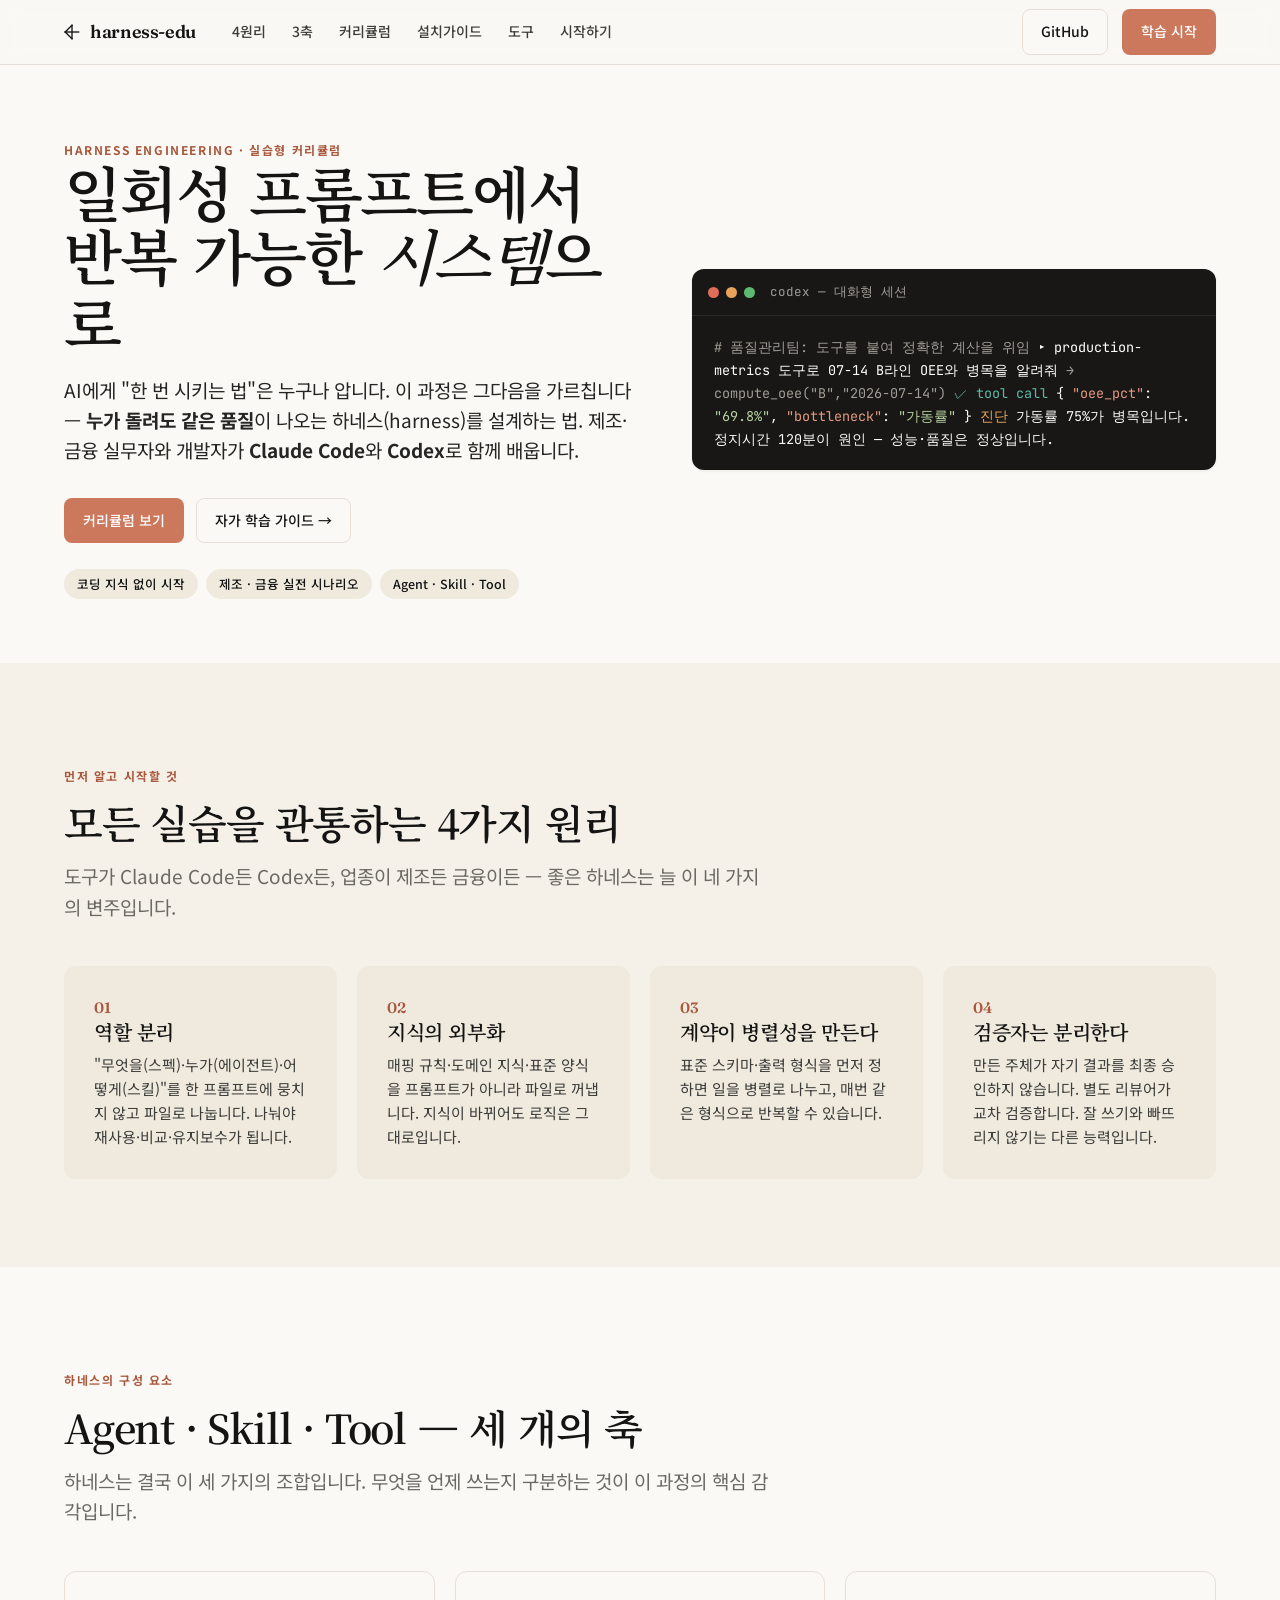
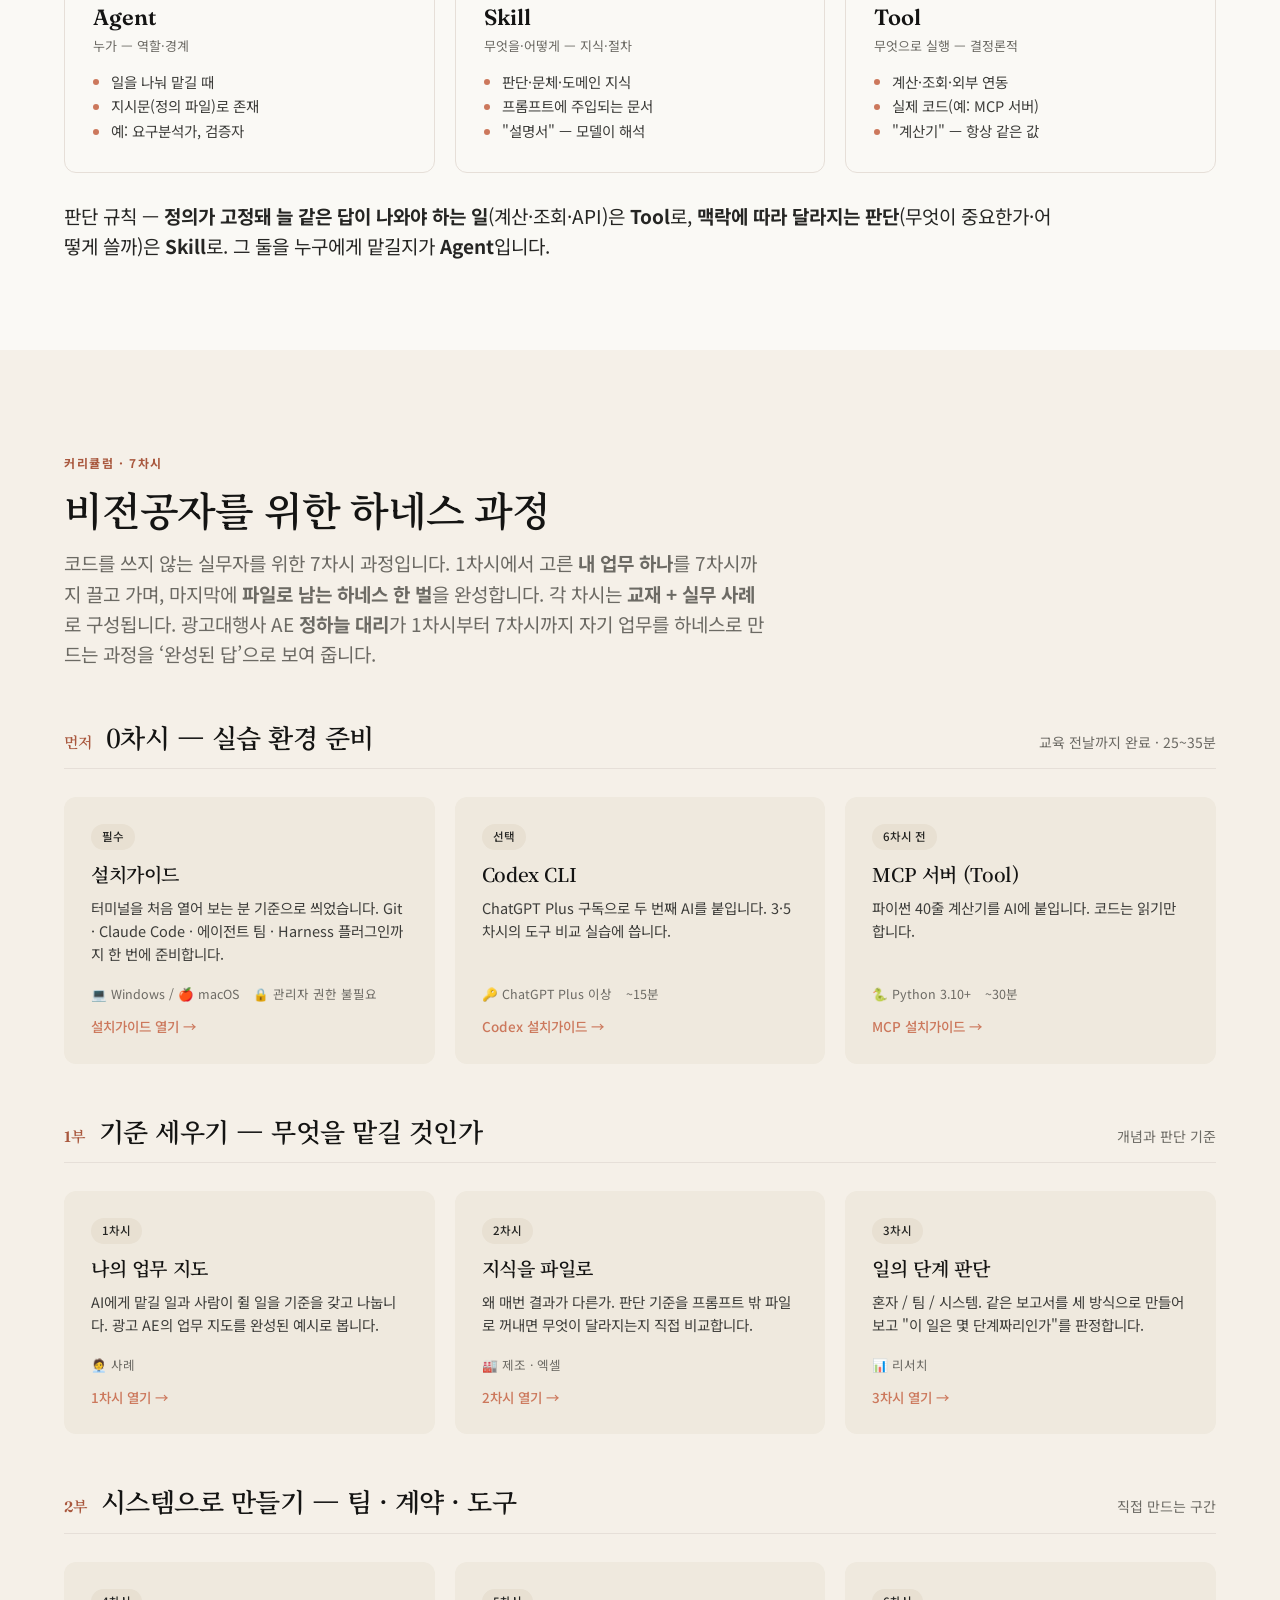
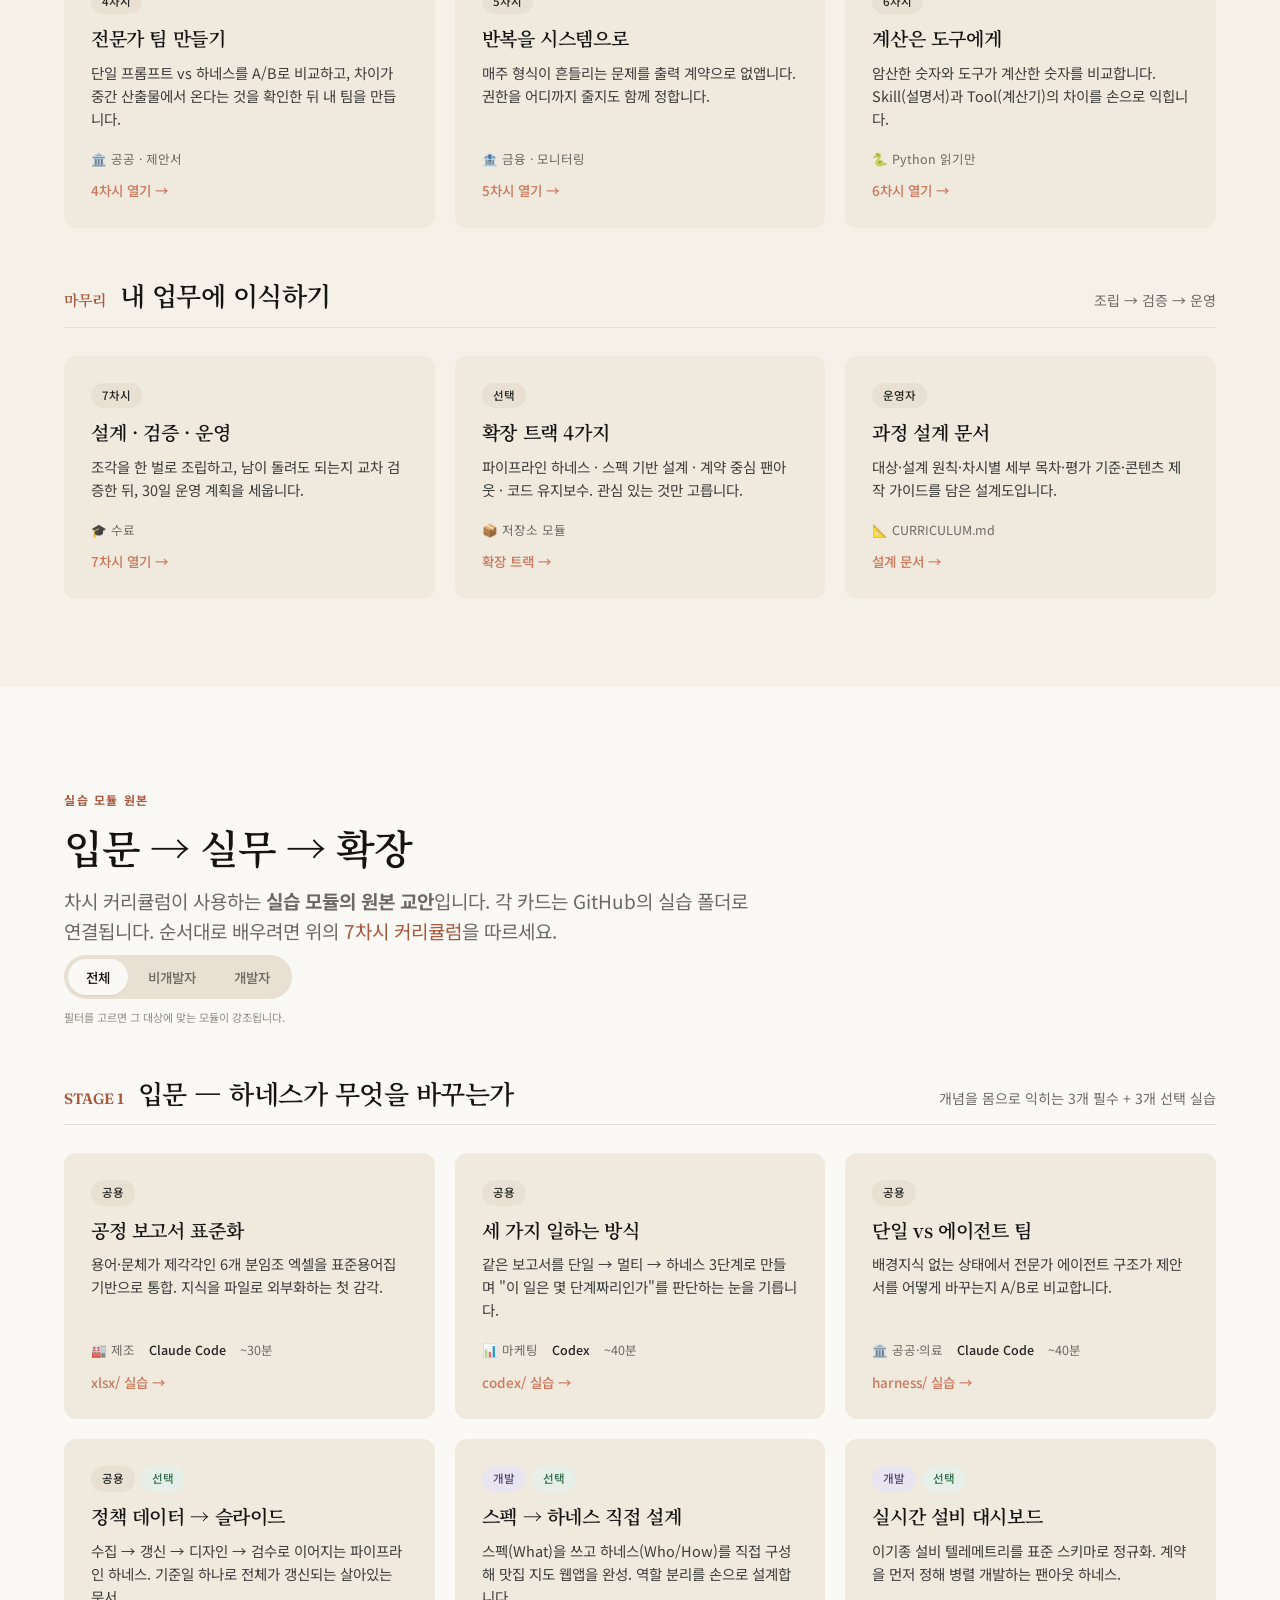
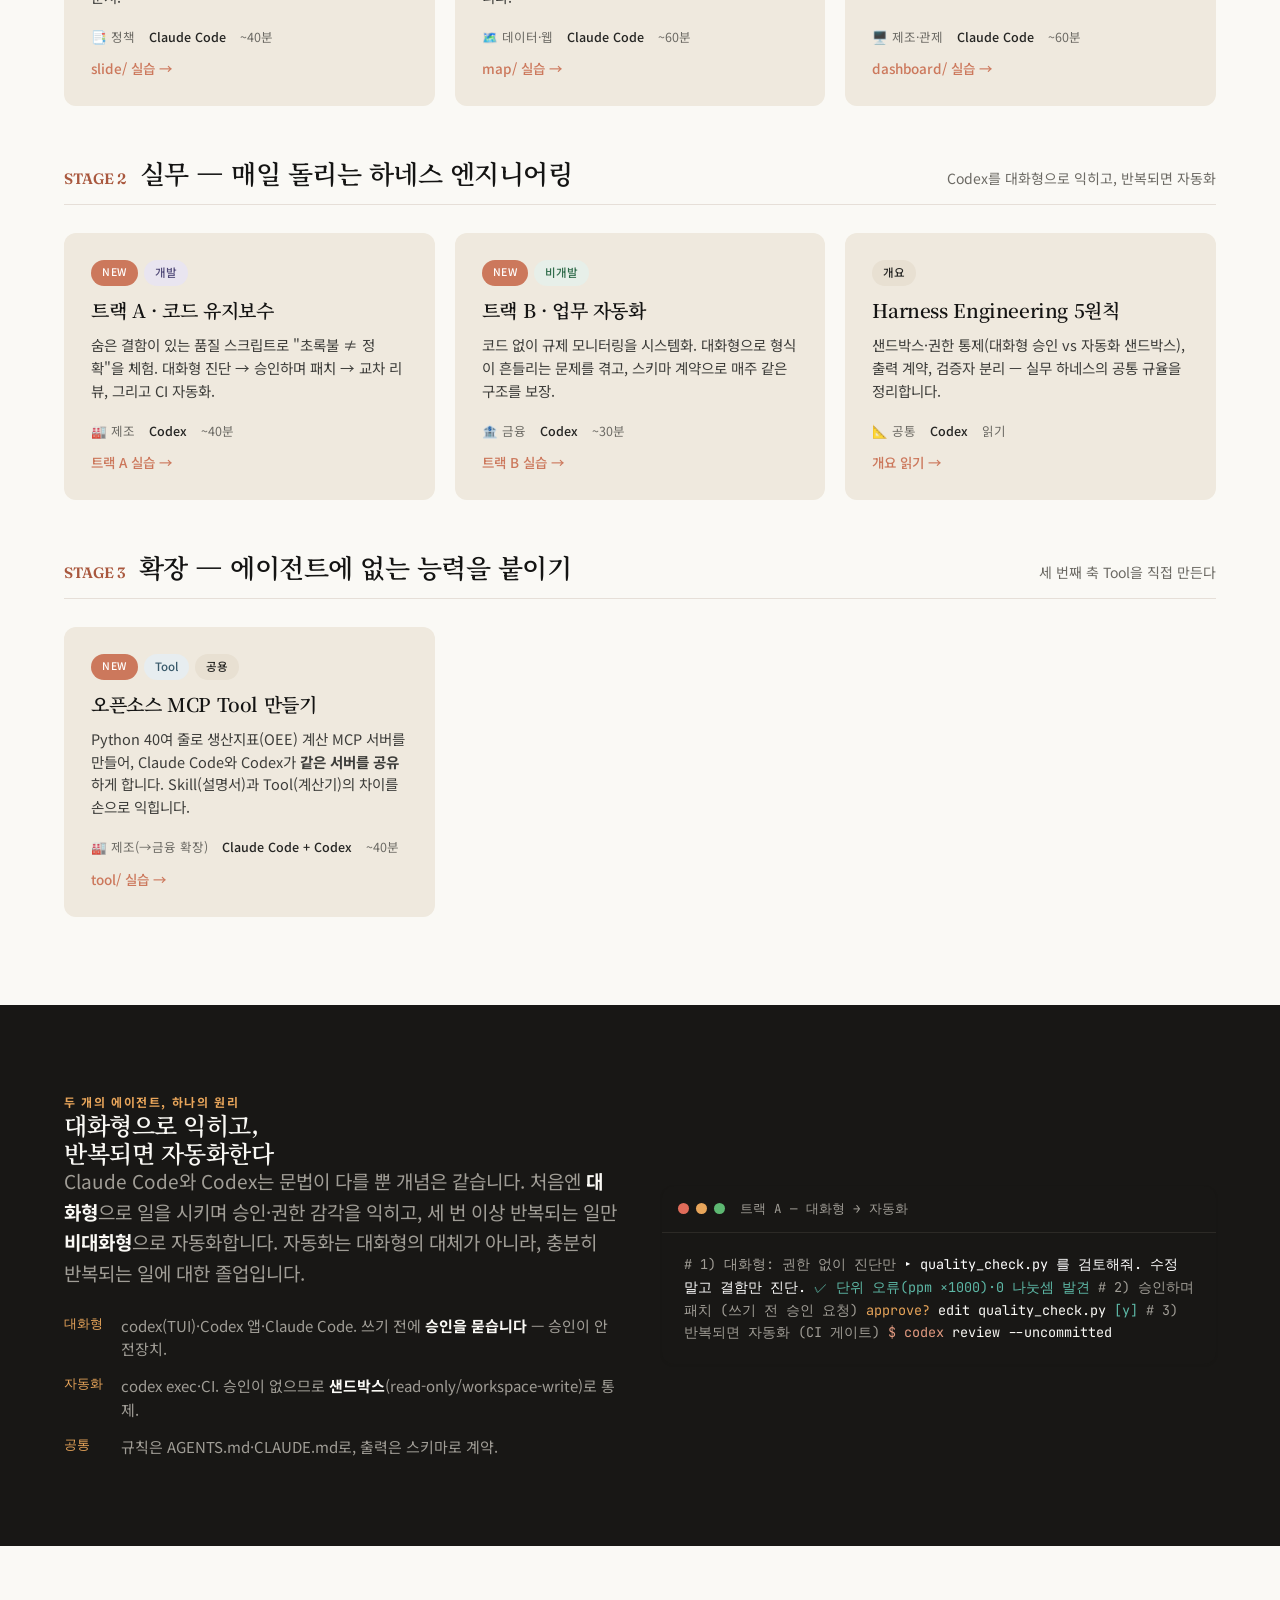
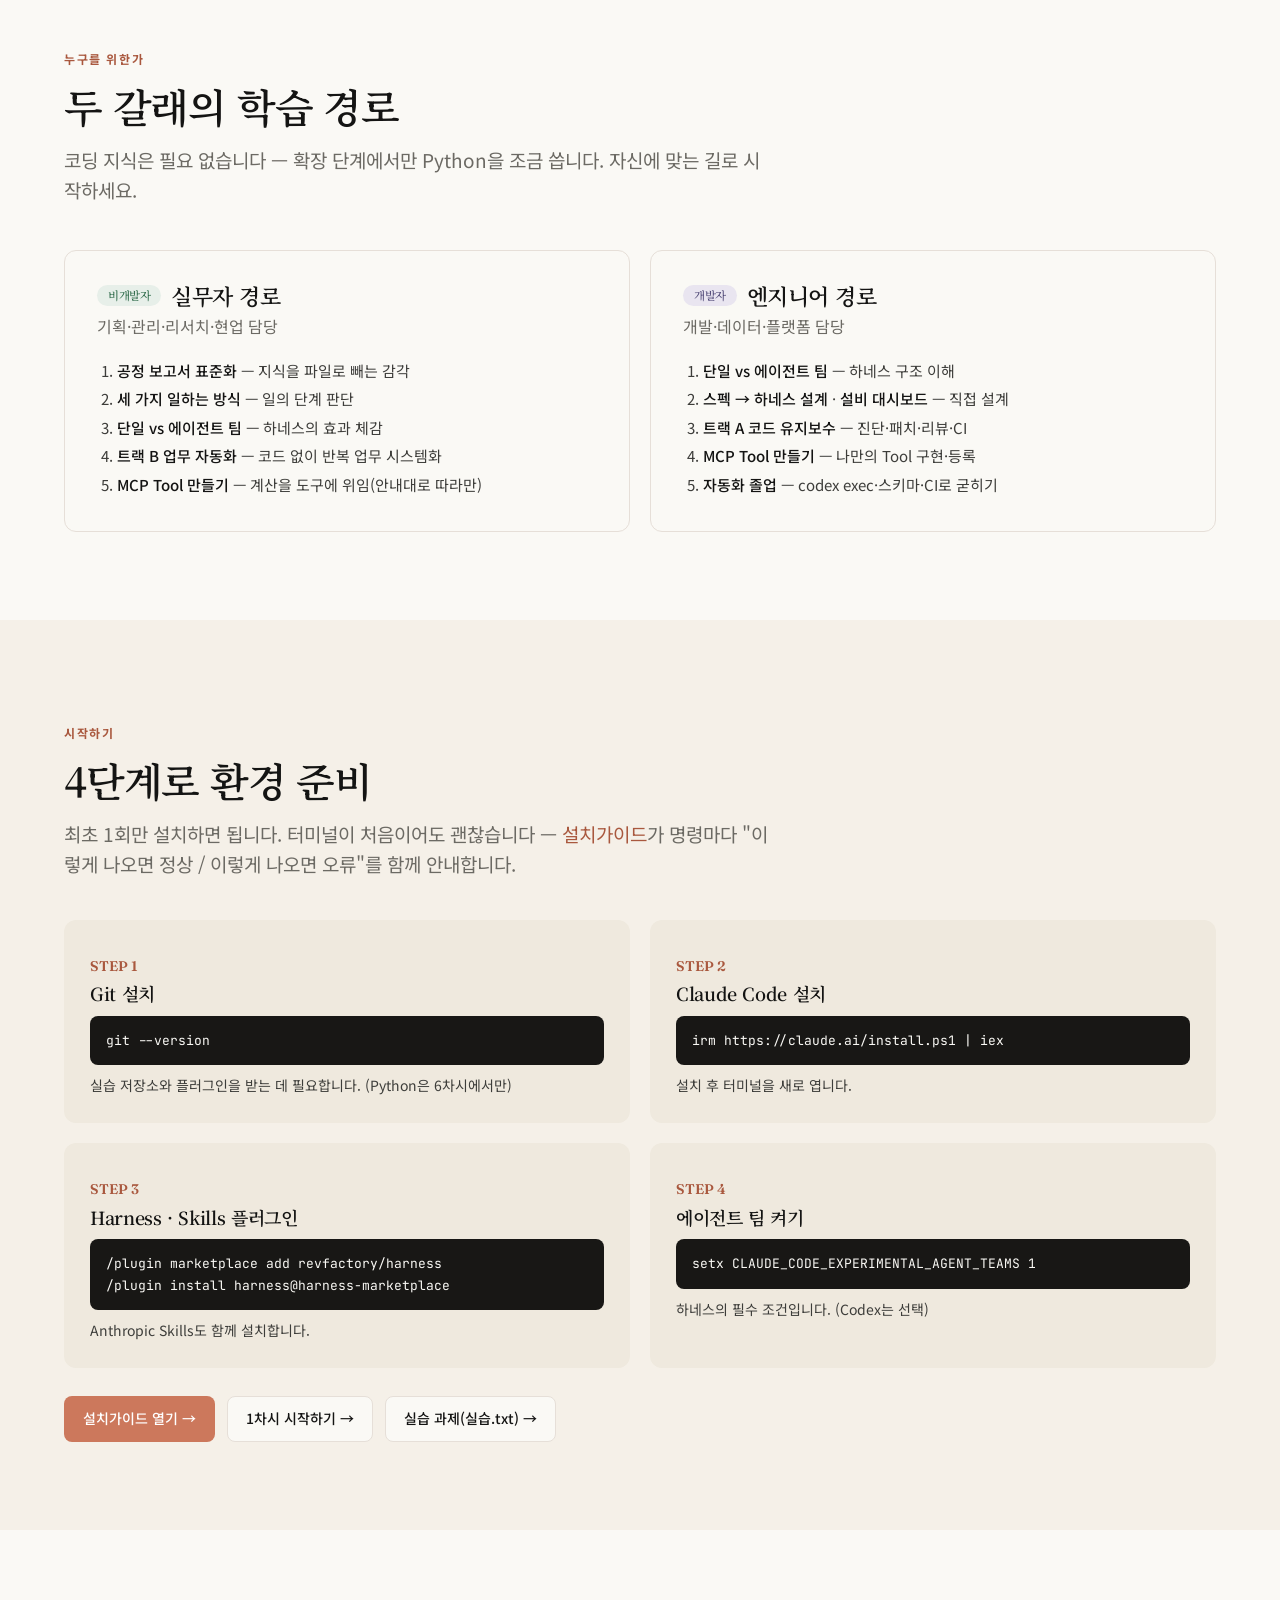
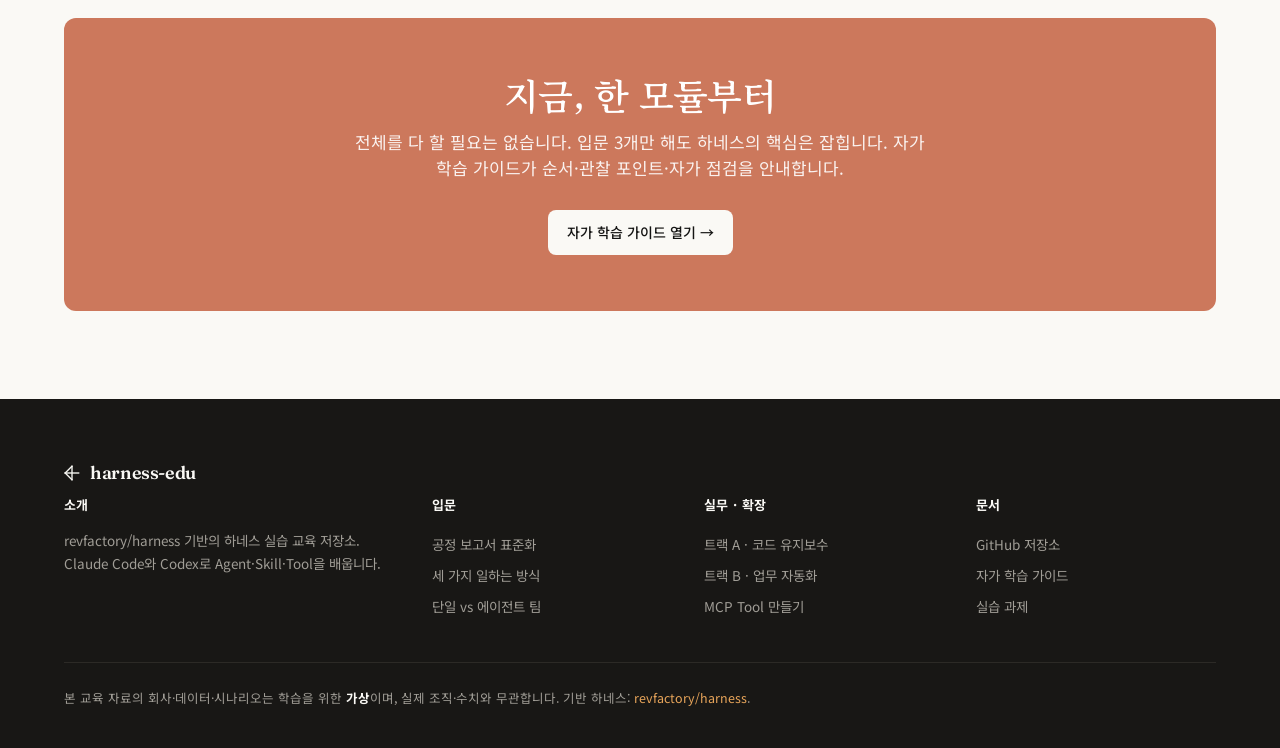
==== commit b37e9e94: "실습 파일 열기 안내 추가 + 차시별 교육시간 표기 제거 1) 실습 파일을 볼 프로그램 안내 (공통 준비 5-3절 신설) 교안·산출물이 .md / .csv / .xlsx / .do" ====
--- a/docs/index.html
+++ b/docs/index.html
@@ -343,74 +343,74 @@
     </div>
 
     <div class="stage">
-      <div class="stage-label"><span class="st">1부</span><h3>기준 세우기 — 무엇을 맡길 것인가</h3><span class="desc">개념과 판단 기준 · 약 2시간</span></div>
+      <div class="stage-label"><span class="st">1부</span><h3>기준 세우기 — 무엇을 맡길 것인가</h3><span class="desc">개념과 판단 기준</span></div>
       <div class="mods">
         <div class="mod reveal" data-aud="both">
           <div class="badges"><span class="badge b-both">1차시</span></div>
           <h4>나의 업무 지도</h4>
           <p class="goal">AI에게 맡길 일과 사람이 쥘 일을 기준을 갖고 나눕니다. 광고 AE의 업무 지도를 완성된 예시로 봅니다.</p>
-          <div class="meta"><span>⏱ 50분</span><span>🧑‍💼 사례</span></div>
+          <div class="meta"><span>🧑‍💼 사례</span></div>
           <a class="go" href="chapters/ch1.html">1차시 열기 →</a>
         </div>
         <div class="mod reveal" data-aud="both">
           <div class="badges"><span class="badge b-both">2차시</span></div>
           <h4>지식을 파일로</h4>
           <p class="goal">왜 매번 결과가 다른가. 판단 기준을 프롬프트 밖 파일로 꺼내면 무엇이 달라지는지 직접 비교합니다.</p>
-          <div class="meta"><span>🏭 제조 · 엑셀</span><span>⏱ 55분</span></div>
+          <div class="meta"><span>🏭 제조 · 엑셀</span></div>
           <a class="go" href="chapters/ch2.html">2차시 열기 →</a>
         </div>
         <div class="mod reveal" data-aud="both">
           <div class="badges"><span class="badge b-both">3차시</span></div>
           <h4>일의 단계 판단</h4>
           <p class="goal">혼자 / 팀 / 시스템. 같은 보고서를 세 방식으로 만들어 보고 "이 일은 몇 단계짜리인가"를 판정합니다.</p>
-          <div class="meta"><span>📊 리서치</span><span>⏱ 55분</span></div>
+          <div class="meta"><span>📊 리서치</span></div>
           <a class="go" href="chapters/ch3.html">3차시 열기 →</a>
         </div>
       </div>
     </div>
 
     <div class="stage">
-      <div class="stage-label"><span class="st">2부</span><h3>시스템으로 만들기 — 팀 · 계약 · 도구</h3><span class="desc">직접 만드는 구간 · 약 2시간 45분</span></div>
+      <div class="stage-label"><span class="st">2부</span><h3>시스템으로 만들기 — 팀 · 계약 · 도구</h3><span class="desc">직접 만드는 구간</span></div>
       <div class="mods">
         <div class="mod reveal" data-aud="both">
           <div class="badges"><span class="badge b-both">4차시</span></div>
           <h4>전문가 팀 만들기</h4>
           <p class="goal">단일 프롬프트 vs 하네스를 A/B로 비교하고, 차이가 중간 산출물에서 온다는 것을 확인한 뒤 내 팀을 만듭니다.</p>
-          <div class="meta"><span>🏛️ 공공 · 제안서</span><span>⏱ 60분</span></div>
+          <div class="meta"><span>🏛️ 공공 · 제안서</span></div>
           <a class="go" href="chapters/ch4.html">4차시 열기 →</a>
         </div>
         <div class="mod reveal" data-aud="both">
           <div class="badges"><span class="badge b-both">5차시</span></div>
           <h4>반복을 시스템으로</h4>
           <p class="goal">매주 형식이 흔들리는 문제를 출력 계약으로 없앱니다. 권한을 어디까지 줄지도 함께 정합니다.</p>
-          <div class="meta"><span>🏦 금융 · 모니터링</span><span>⏱ 50분</span></div>
+          <div class="meta"><span>🏦 금융 · 모니터링</span></div>
           <a class="go" href="chapters/ch5.html">5차시 열기 →</a>
         </div>
         <div class="mod reveal" data-aud="both">
           <div class="badges"><span class="badge b-both">6차시</span></div>
           <h4>계산은 도구에게</h4>
           <p class="goal">암산한 숫자와 도구가 계산한 숫자를 비교합니다. Skill(설명서)과 Tool(계산기)의 차이를 손으로 익힙니다.</p>
-          <div class="meta"><span>🐍 Python 읽기만</span><span>⏱ 55분</span></div>
+          <div class="meta"><span>🐍 Python 읽기만</span></div>
           <a class="go" href="chapters/ch6.html">6차시 열기 →</a>
         </div>
       </div>
     </div>
 
     <div class="stage">
-      <div class="stage-label"><span class="st">마무리</span><h3>내 업무에 이식하기</h3><span class="desc">조립 → 검증 → 운영 · 60분</span></div>
+      <div class="stage-label"><span class="st">마무리</span><h3>내 업무에 이식하기</h3><span class="desc">조립 → 검증 → 운영</span></div>
       <div class="mods">
         <div class="mod reveal" data-aud="both">
           <div class="badges"><span class="badge b-both">7차시</span></div>
           <h4>설계 · 검증 · 운영</h4>
           <p class="goal">조각을 한 벌로 조립하고, 남이 돌려도 되는지 교차 검증한 뒤, 30일 운영 계획을 세웁니다.</p>
-          <div class="meta"><span>🎓 수료</span><span>⏱ 60분</span></div>
+          <div class="meta"><span>🎓 수료</span></div>
           <a class="go" href="chapters/ch7.html">7차시 열기 →</a>
         </div>
         <div class="mod reveal" data-aud="both">
           <div class="badges"><span class="badge b-both">선택</span></div>
           <h4>확장 트랙 4가지</h4>
           <p class="goal">파이프라인 하네스 · 스펙 기반 설계 · 계약 중심 팬아웃 · 코드 유지보수. 관심 있는 것만 고릅니다.</p>
-          <div class="meta"><span>📦 저장소 모듈</span><span>각 40~60분</span></div>
+          <div class="meta"><span>📦 저장소 모듈</span></div>
           <a class="go" href="chapters/extras.html">확장 트랙 →</a>
         </div>
         <div class="mod reveal" data-aud="both">
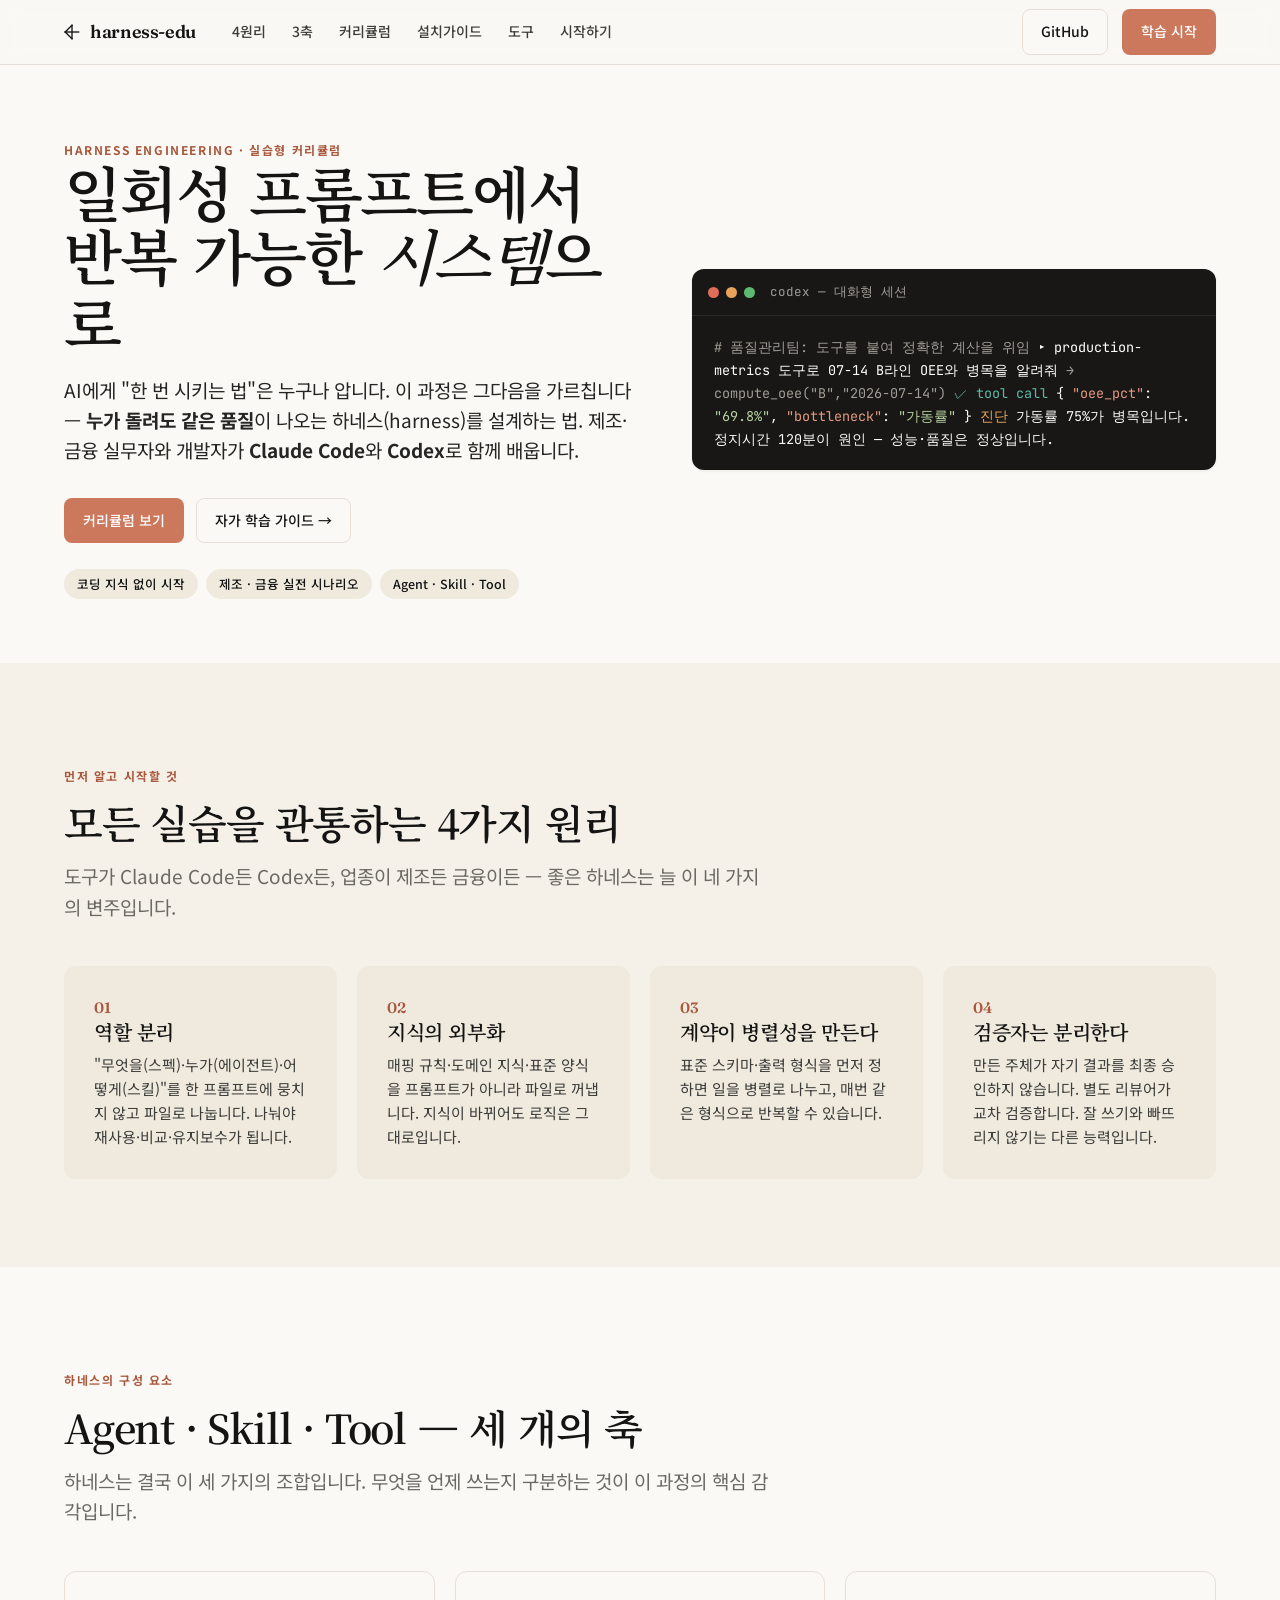
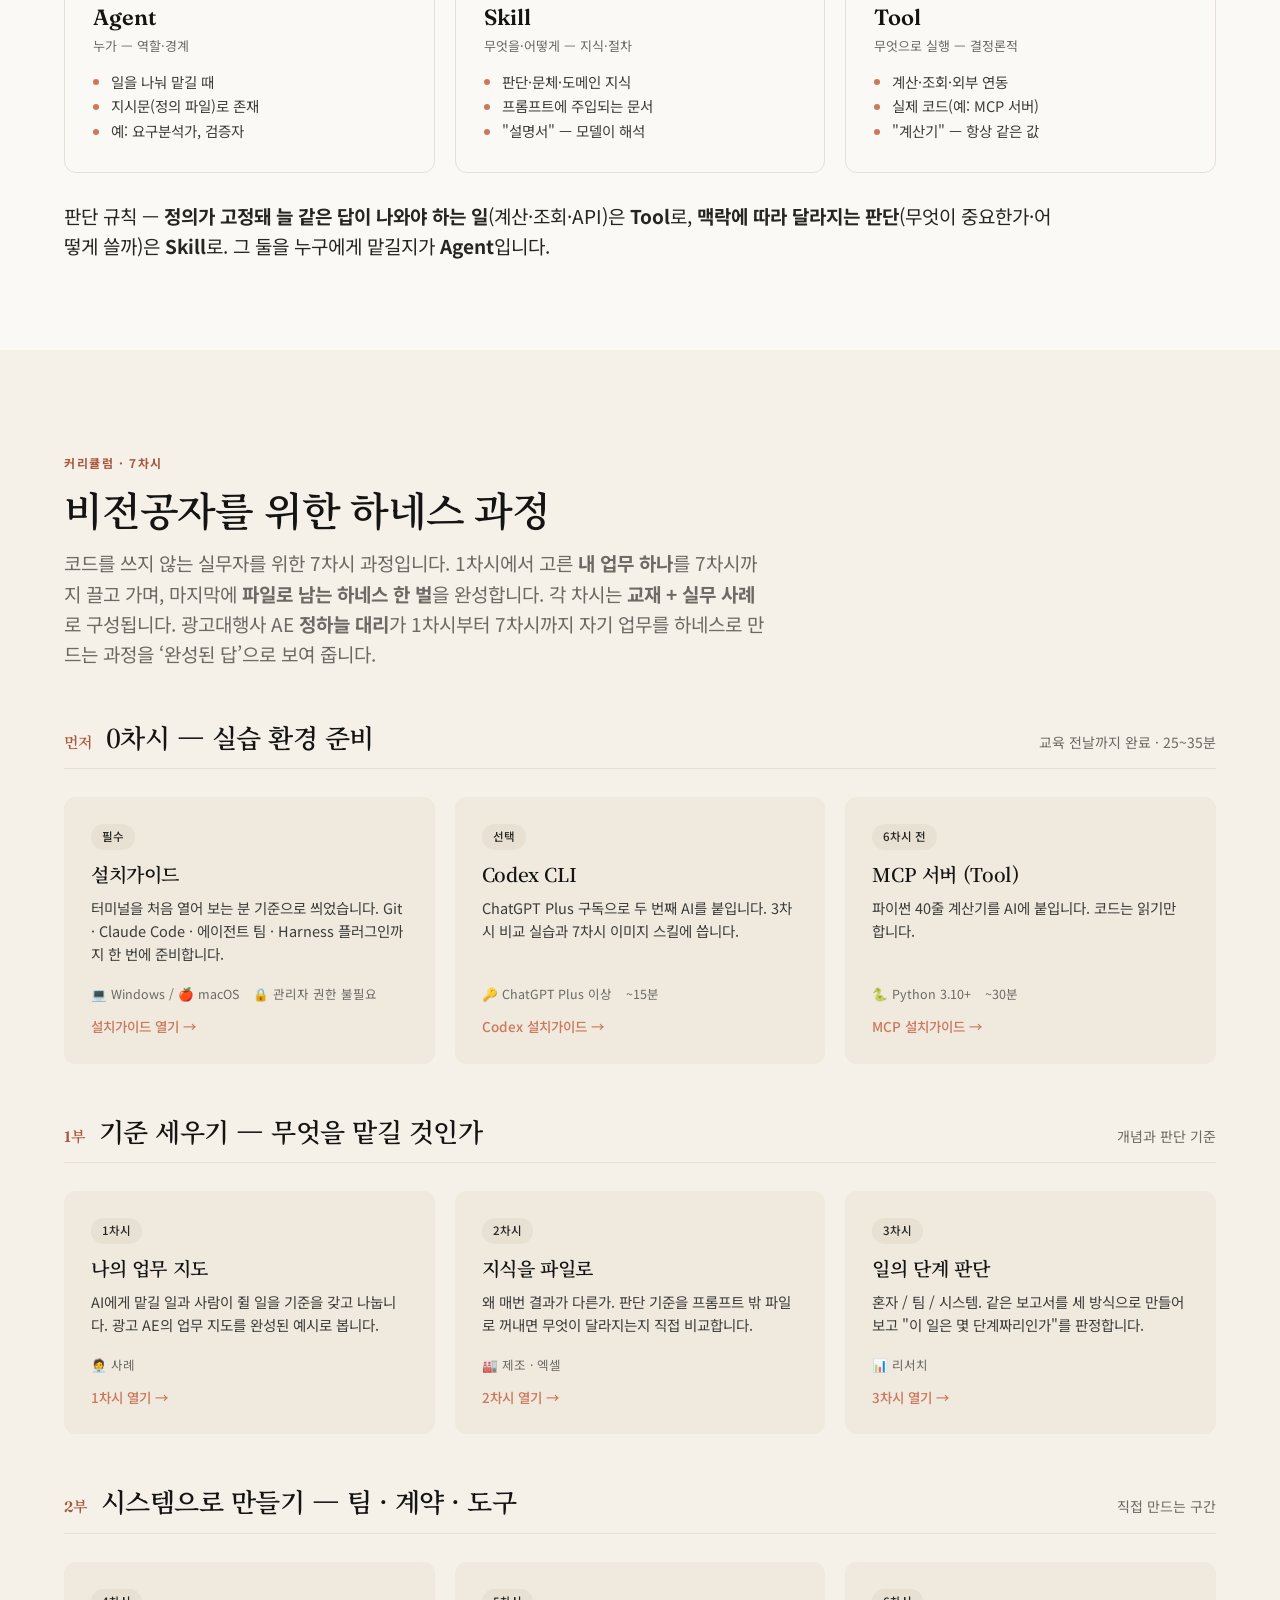
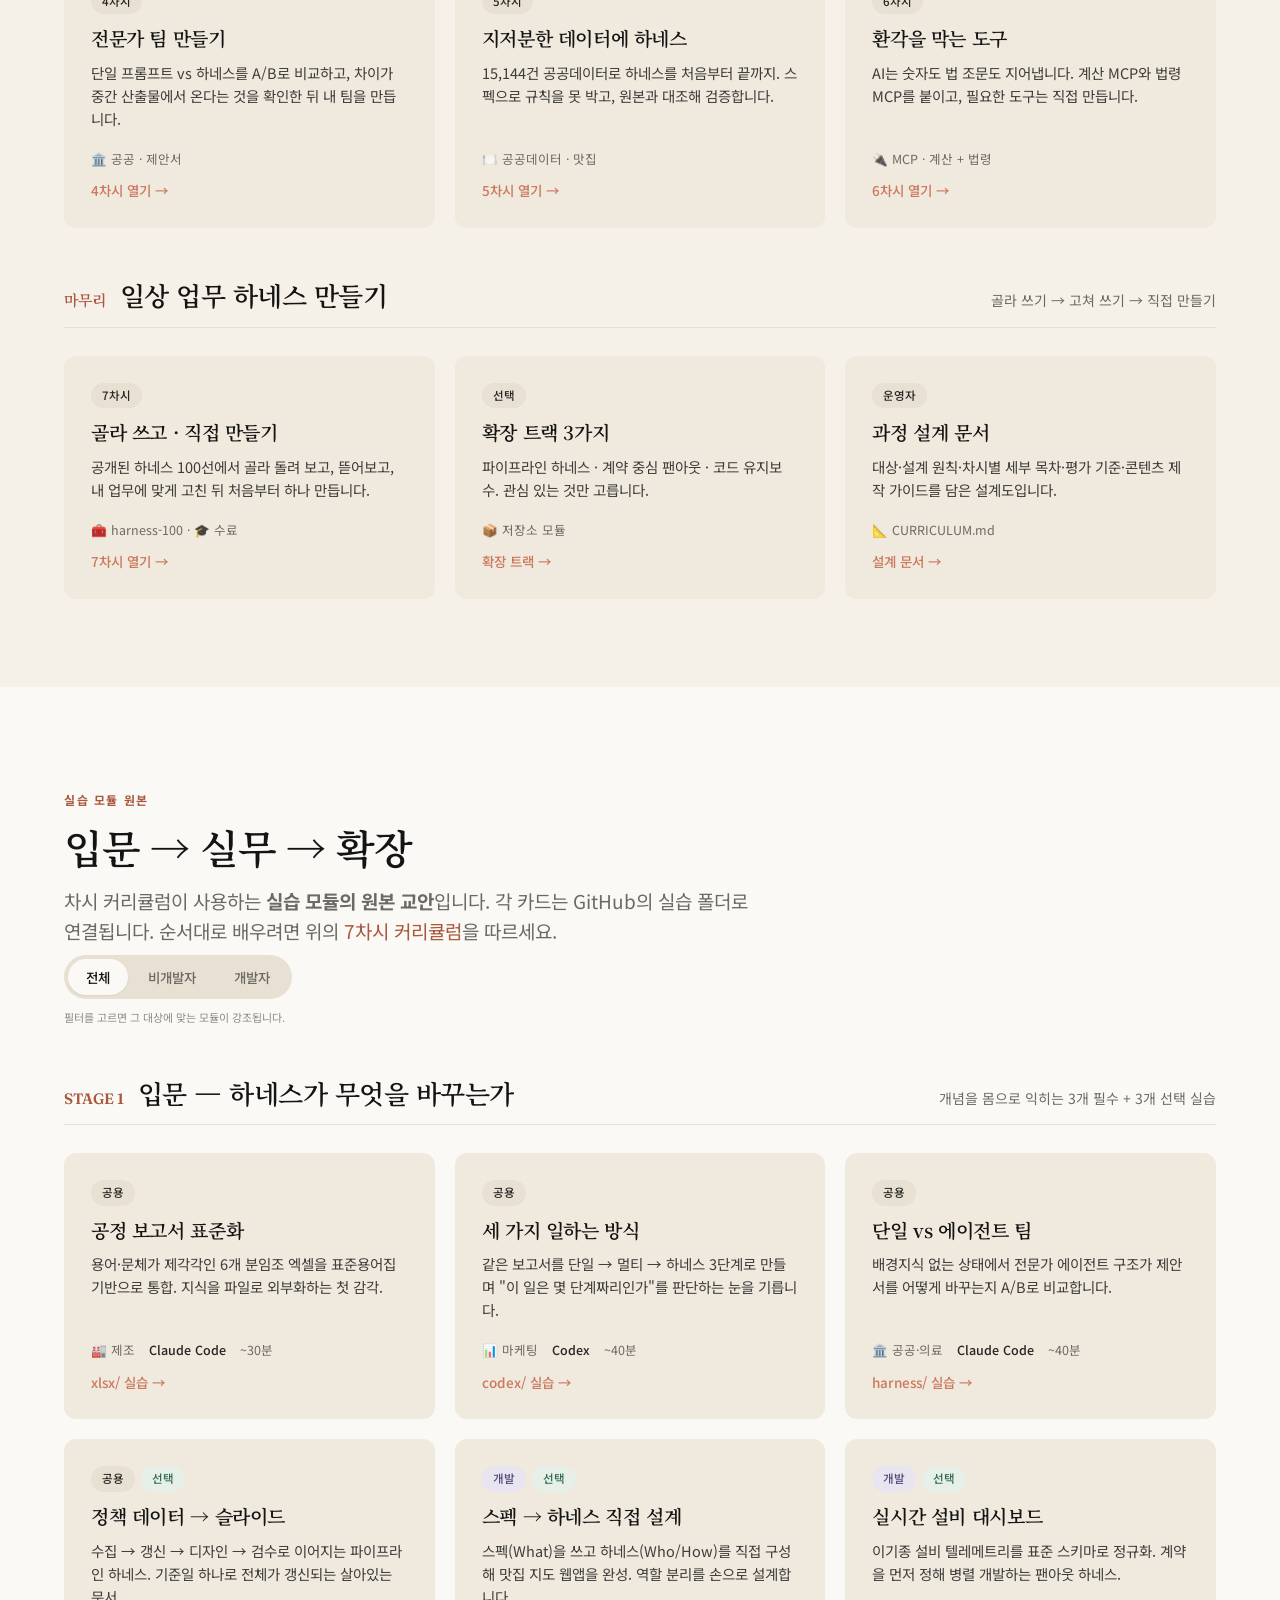
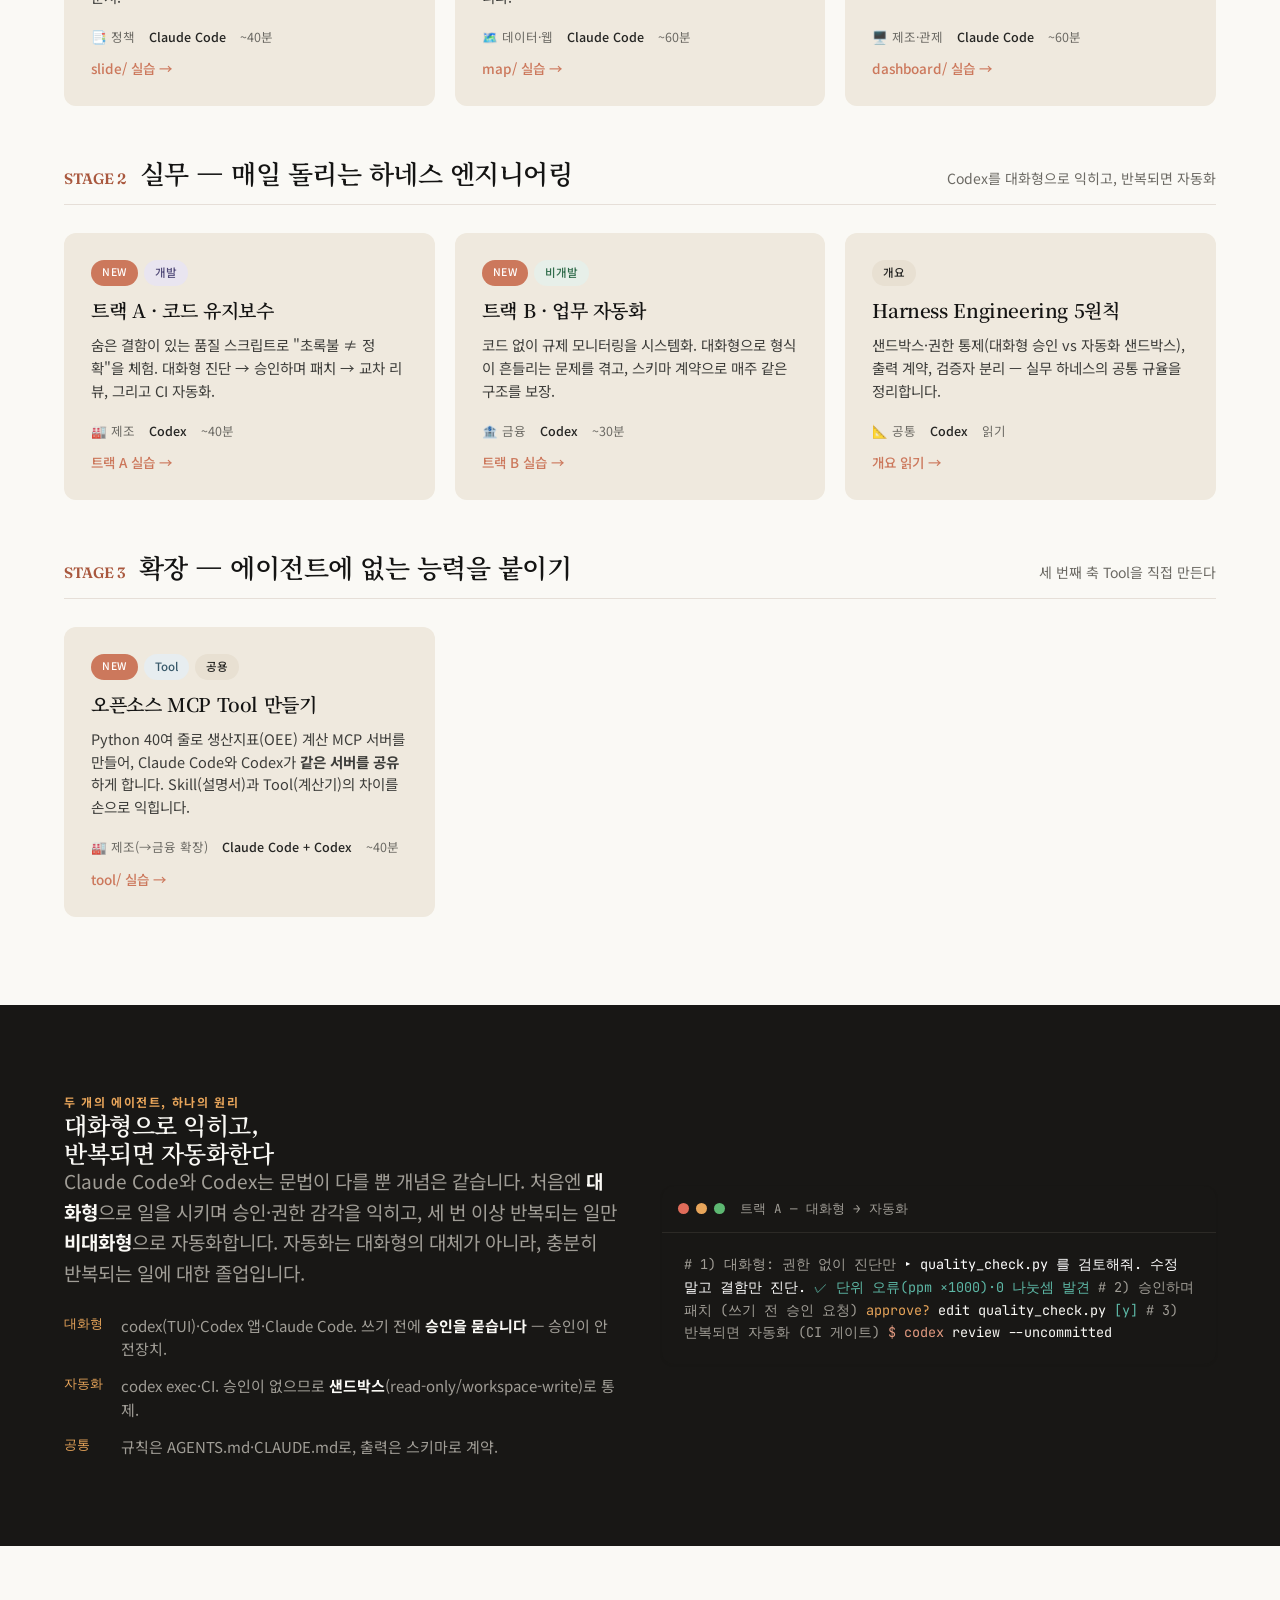
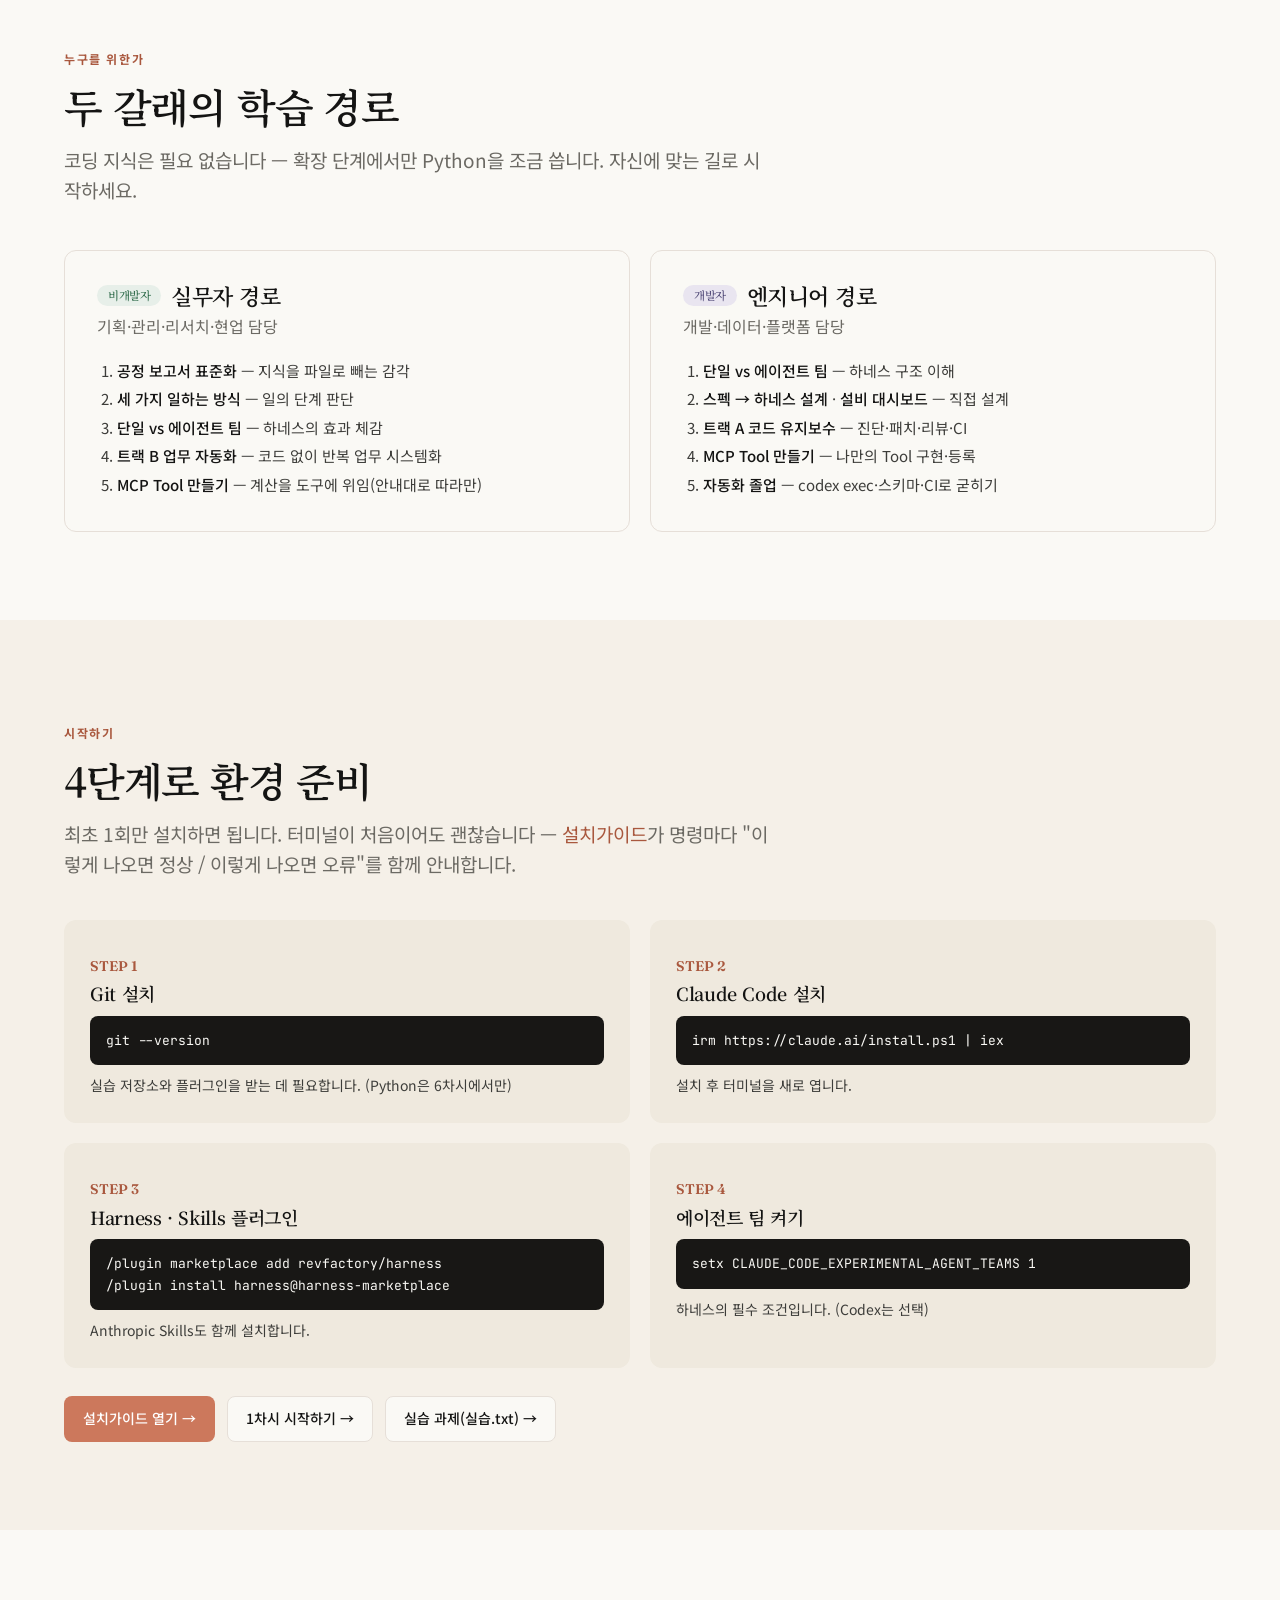
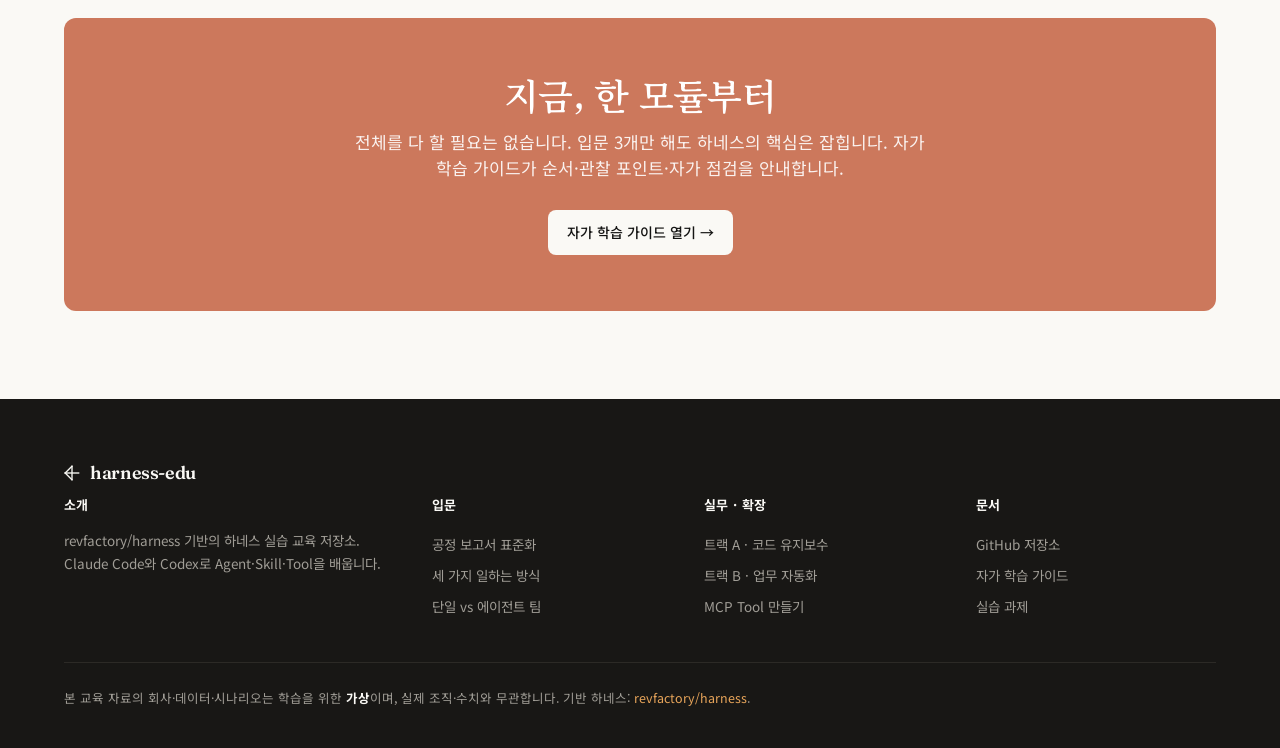
==== commit efd4c387: "5·6·7차시 콘텐츠 전면 개편 + 2차시 스킬 만들기 실습 추가 5차시: 출력 계약(JSON 스키마) → map/ 맛집 데이터 하네스 실습   - 초보자에게 난해한 schema/" ====
--- a/docs/index.html
+++ b/docs/index.html
@@ -328,7 +328,7 @@
         <div class="mod reveal" data-aud="both">
           <div class="badges"><span class="badge b-both">선택</span></div>
           <h4>Codex CLI</h4>
-          <p class="goal">ChatGPT Plus 구독으로 두 번째 AI를 붙입니다. 3·5차시의 도구 비교 실습에 씁니다.</p>
+          <p class="goal">ChatGPT Plus 구독으로 두 번째 AI를 붙입니다. 3차시 비교 실습과 7차시 이미지 스킬에 씁니다.</p>
           <div class="meta"><span>🔑 ChatGPT Plus 이상</span><span>~15분</span></div>
           <a class="go" href="install/codex.html">Codex 설치가이드 →</a>
         </div>
@@ -381,35 +381,35 @@
         </div>
         <div class="mod reveal" data-aud="both">
           <div class="badges"><span class="badge b-both">5차시</span></div>
-          <h4>반복을 시스템으로</h4>
-          <p class="goal">매주 형식이 흔들리는 문제를 출력 계약으로 없앱니다. 권한을 어디까지 줄지도 함께 정합니다.</p>
-          <div class="meta"><span>🏦 금융 · 모니터링</span></div>
+          <h4>지저분한 데이터에 하네스</h4>
+          <p class="goal">15,144건 공공데이터로 하네스를 처음부터 끝까지. 스펙으로 규칙을 못 박고, 원본과 대조해 검증합니다.</p>
+          <div class="meta"><span>🍽️ 공공데이터 · 맛집</span></div>
           <a class="go" href="chapters/ch5.html">5차시 열기 →</a>
         </div>
         <div class="mod reveal" data-aud="both">
           <div class="badges"><span class="badge b-both">6차시</span></div>
-          <h4>계산은 도구에게</h4>
-          <p class="goal">암산한 숫자와 도구가 계산한 숫자를 비교합니다. Skill(설명서)과 Tool(계산기)의 차이를 손으로 익힙니다.</p>
-          <div class="meta"><span>🐍 Python 읽기만</span></div>
+          <h4>환각을 막는 도구</h4>
+          <p class="goal">AI는 숫자도 법 조문도 지어냅니다. 계산 MCP와 법령 MCP를 붙이고, 필요한 도구는 직접 만듭니다.</p>
+          <div class="meta"><span>🔌 MCP · 계산 + 법령</span></div>
           <a class="go" href="chapters/ch6.html">6차시 열기 →</a>
         </div>
       </div>
     </div>
 
     <div class="stage">
-      <div class="stage-label"><span class="st">마무리</span><h3>내 업무에 이식하기</h3><span class="desc">조립 → 검증 → 운영</span></div>
+      <div class="stage-label"><span class="st">마무리</span><h3>일상 업무 하네스 만들기</h3><span class="desc">골라 쓰기 → 고쳐 쓰기 → 직접 만들기</span></div>
       <div class="mods">
         <div class="mod reveal" data-aud="both">
           <div class="badges"><span class="badge b-both">7차시</span></div>
-          <h4>설계 · 검증 · 운영</h4>
-          <p class="goal">조각을 한 벌로 조립하고, 남이 돌려도 되는지 교차 검증한 뒤, 30일 운영 계획을 세웁니다.</p>
-          <div class="meta"><span>🎓 수료</span></div>
+          <h4>골라 쓰고 · 직접 만들기</h4>
+          <p class="goal">공개된 하네스 100선에서 골라 돌려 보고, 뜯어보고, 내 업무에 맞게 고친 뒤 처음부터 하나 만듭니다.</p>
+          <div class="meta"><span>🧰 harness-100 · 🎓 수료</span></div>
           <a class="go" href="chapters/ch7.html">7차시 열기 →</a>
         </div>
         <div class="mod reveal" data-aud="both">
           <div class="badges"><span class="badge b-both">선택</span></div>
-          <h4>확장 트랙 4가지</h4>
-          <p class="goal">파이프라인 하네스 · 스펙 기반 설계 · 계약 중심 팬아웃 · 코드 유지보수. 관심 있는 것만 고릅니다.</p>
+          <h4>확장 트랙 3가지</h4>
+          <p class="goal">파이프라인 하네스 · 계약 중심 팬아웃 · 코드 유지보수. 관심 있는 것만 고릅니다.</p>
           <div class="meta"><span>📦 저장소 모듈</span></div>
           <a class="go" href="chapters/extras.html">확장 트랙 →</a>
         </div>
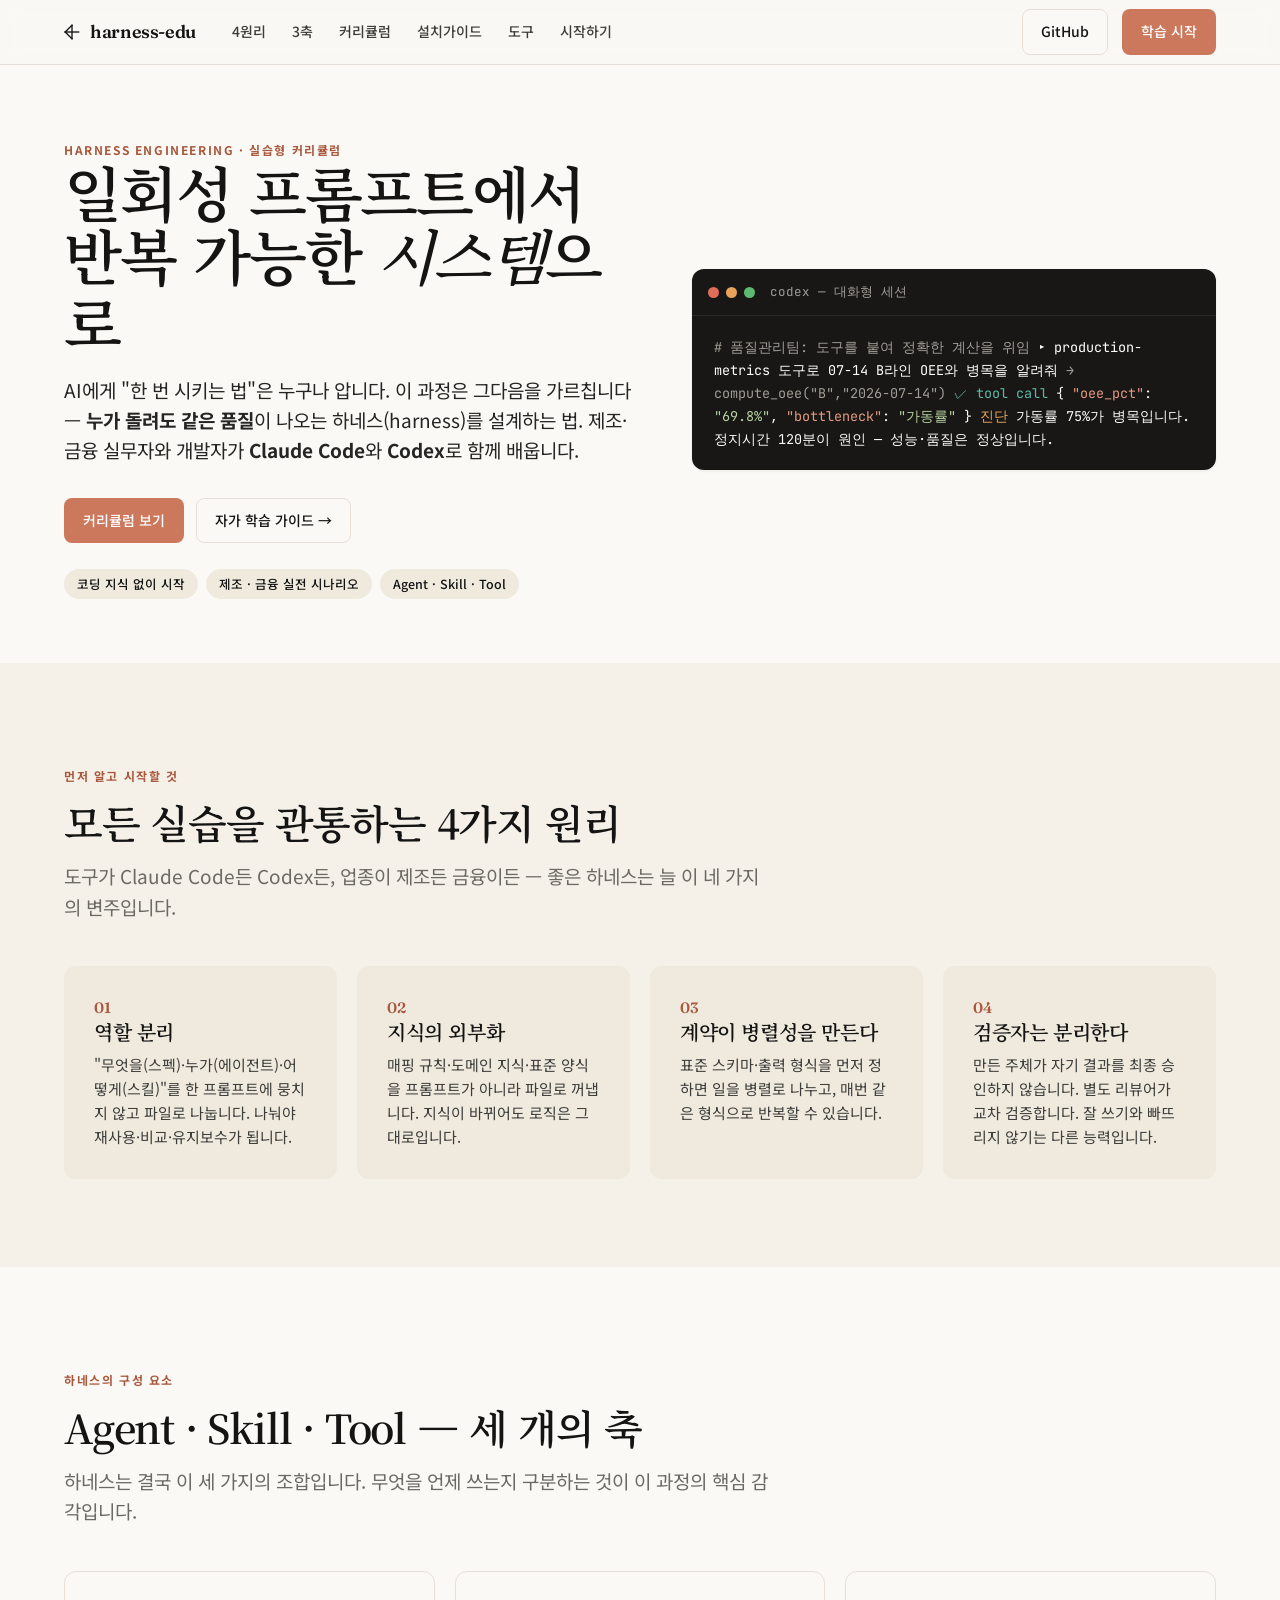
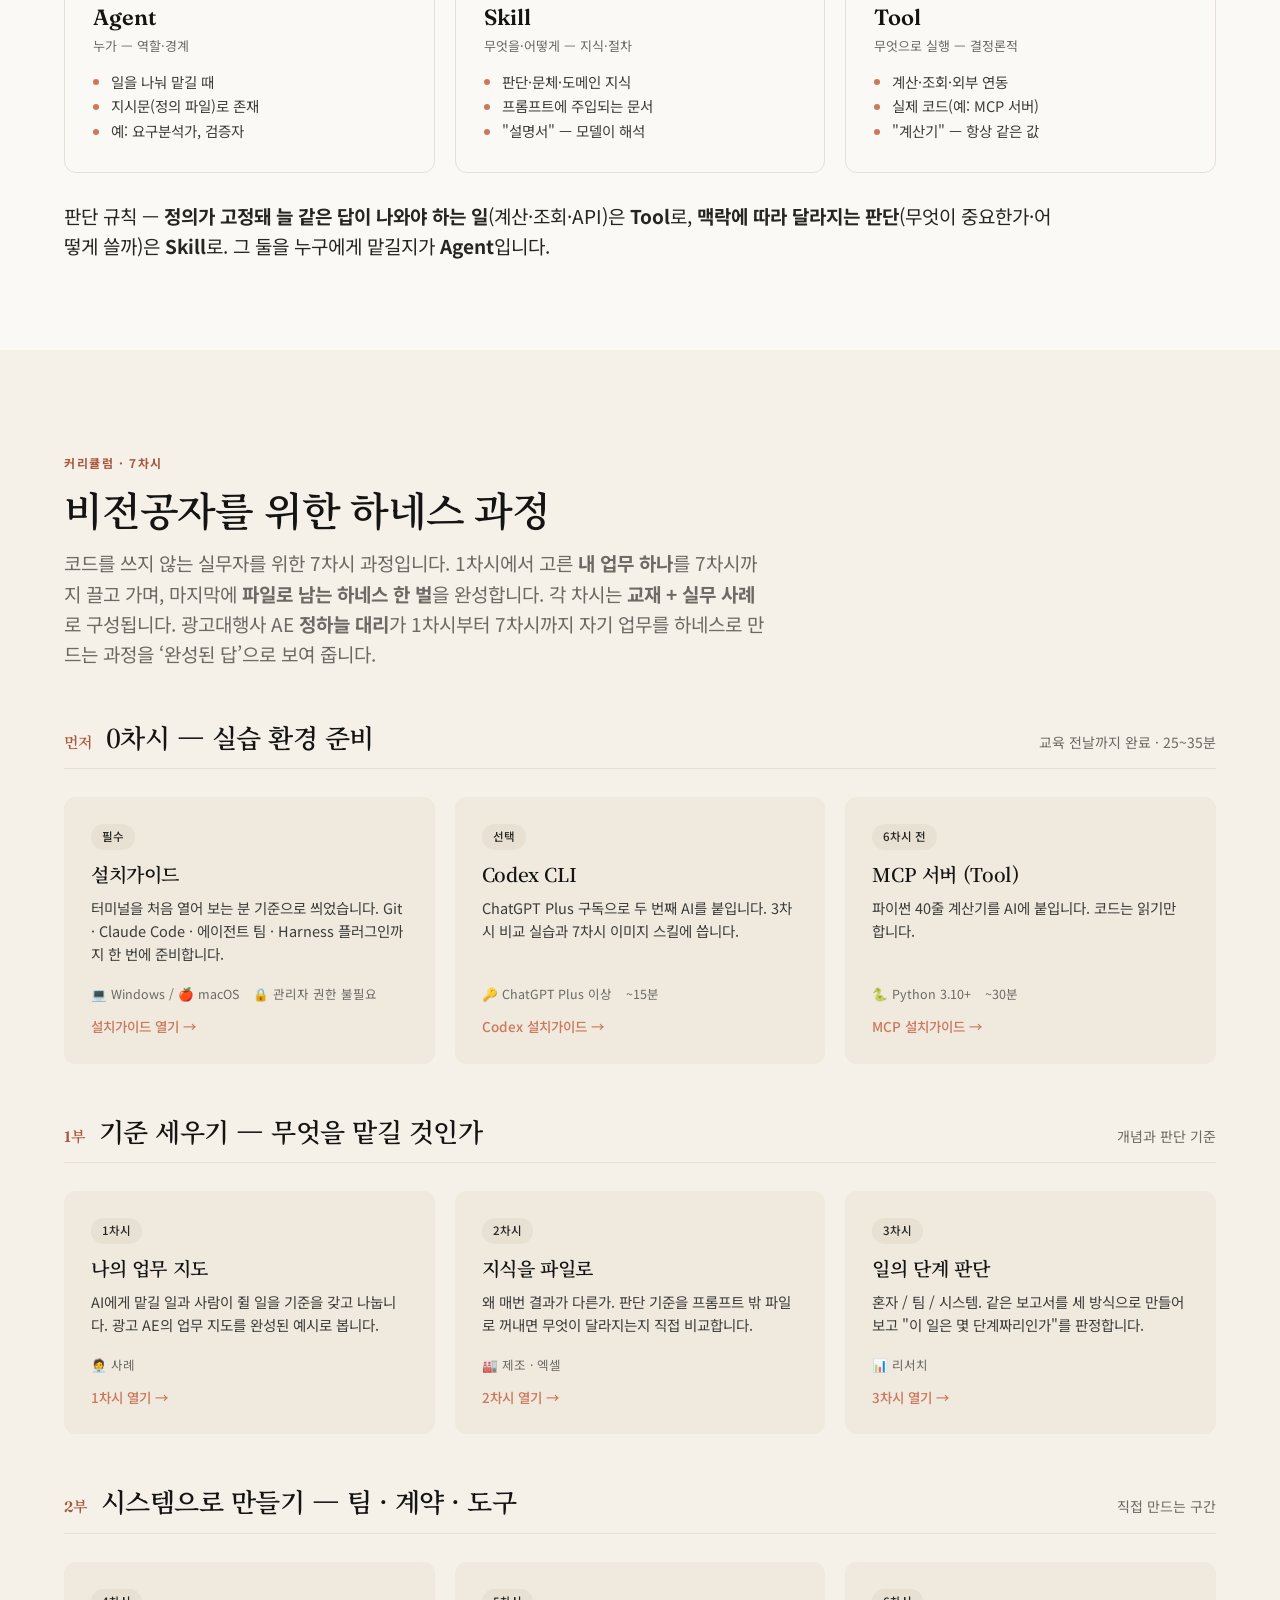
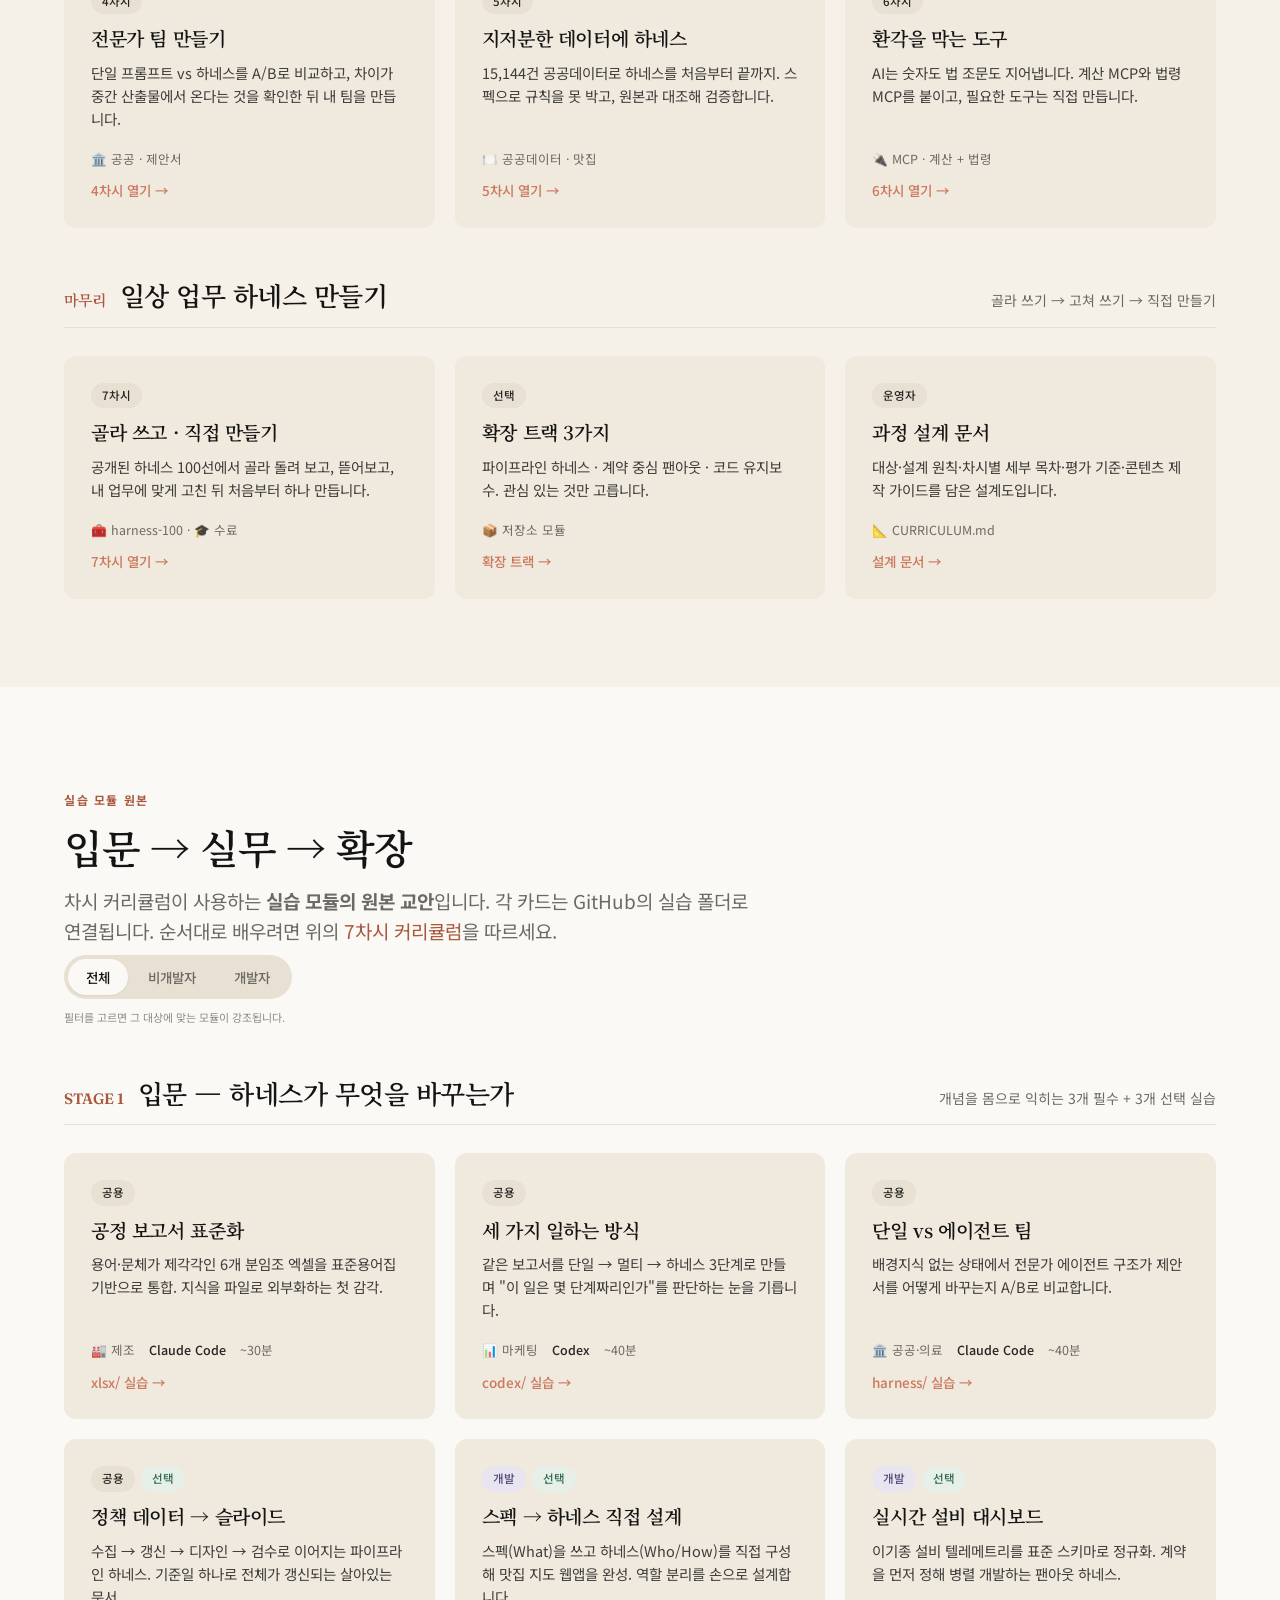
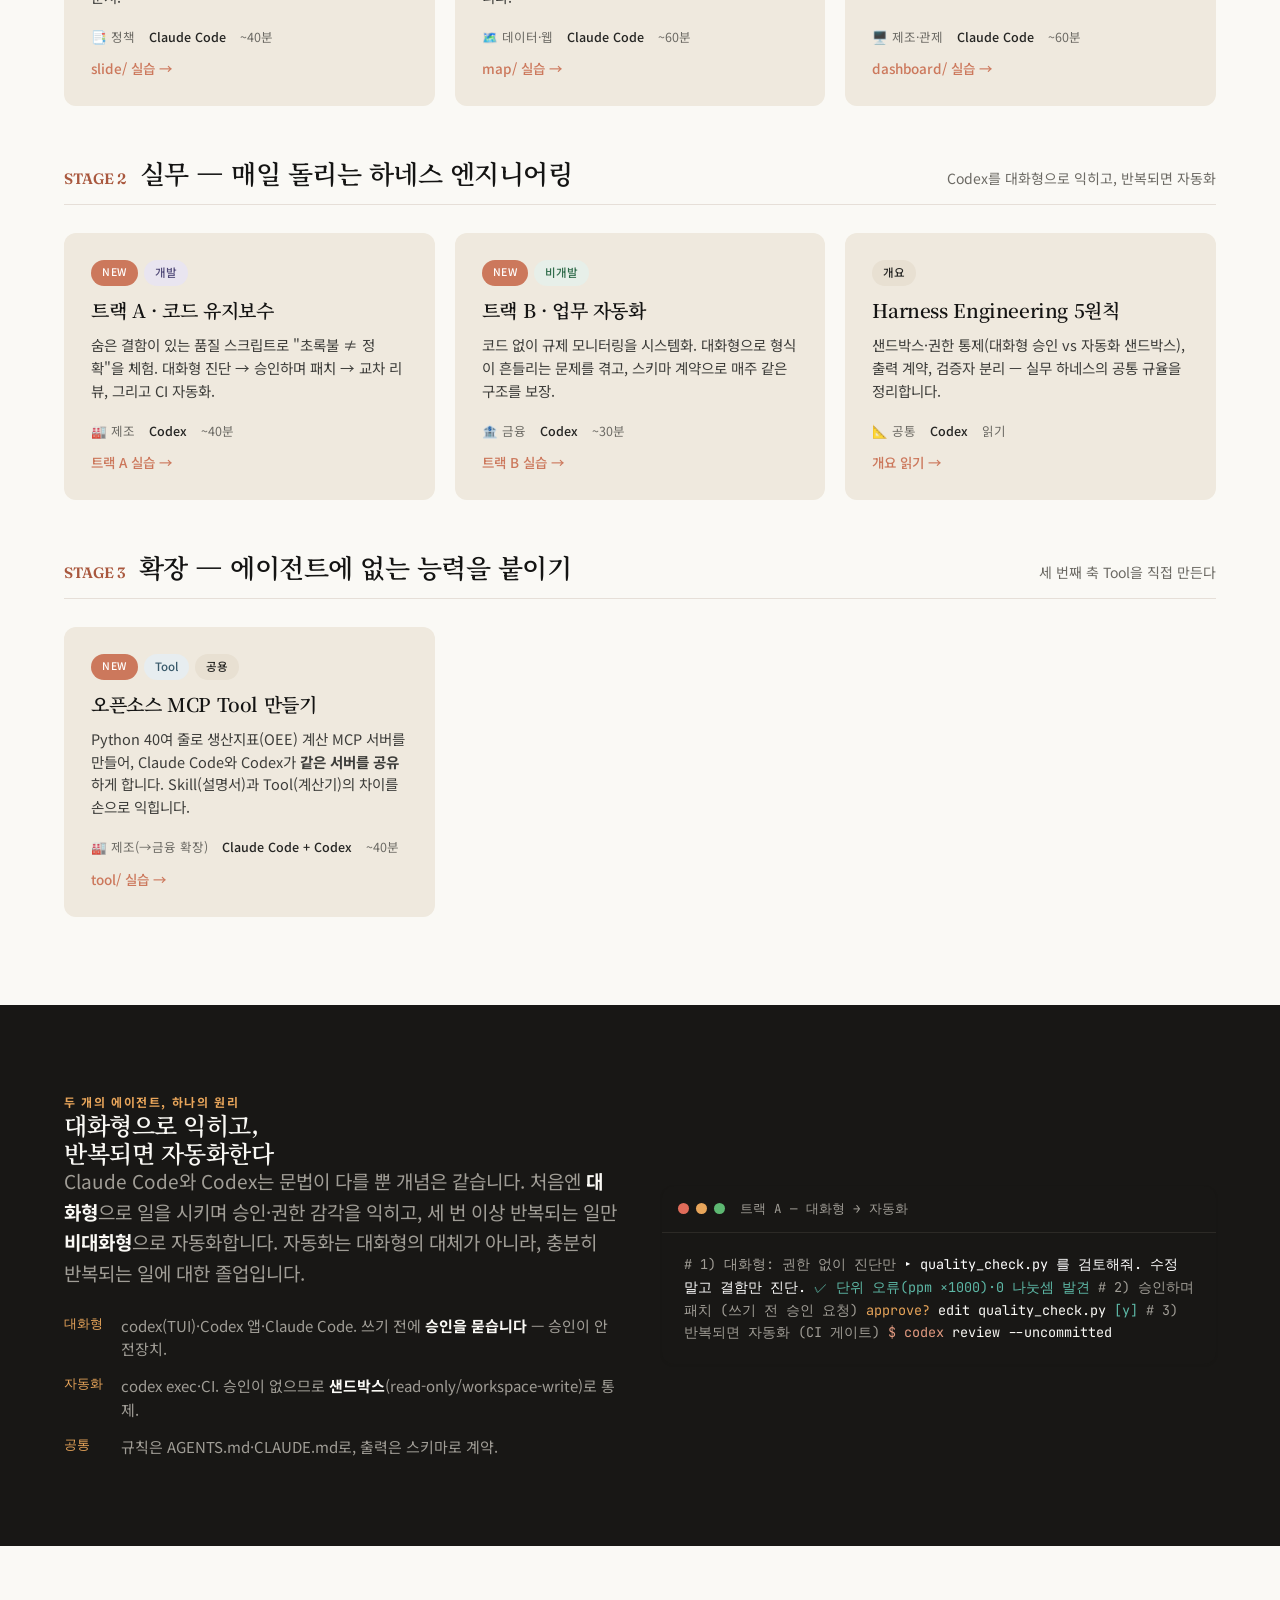
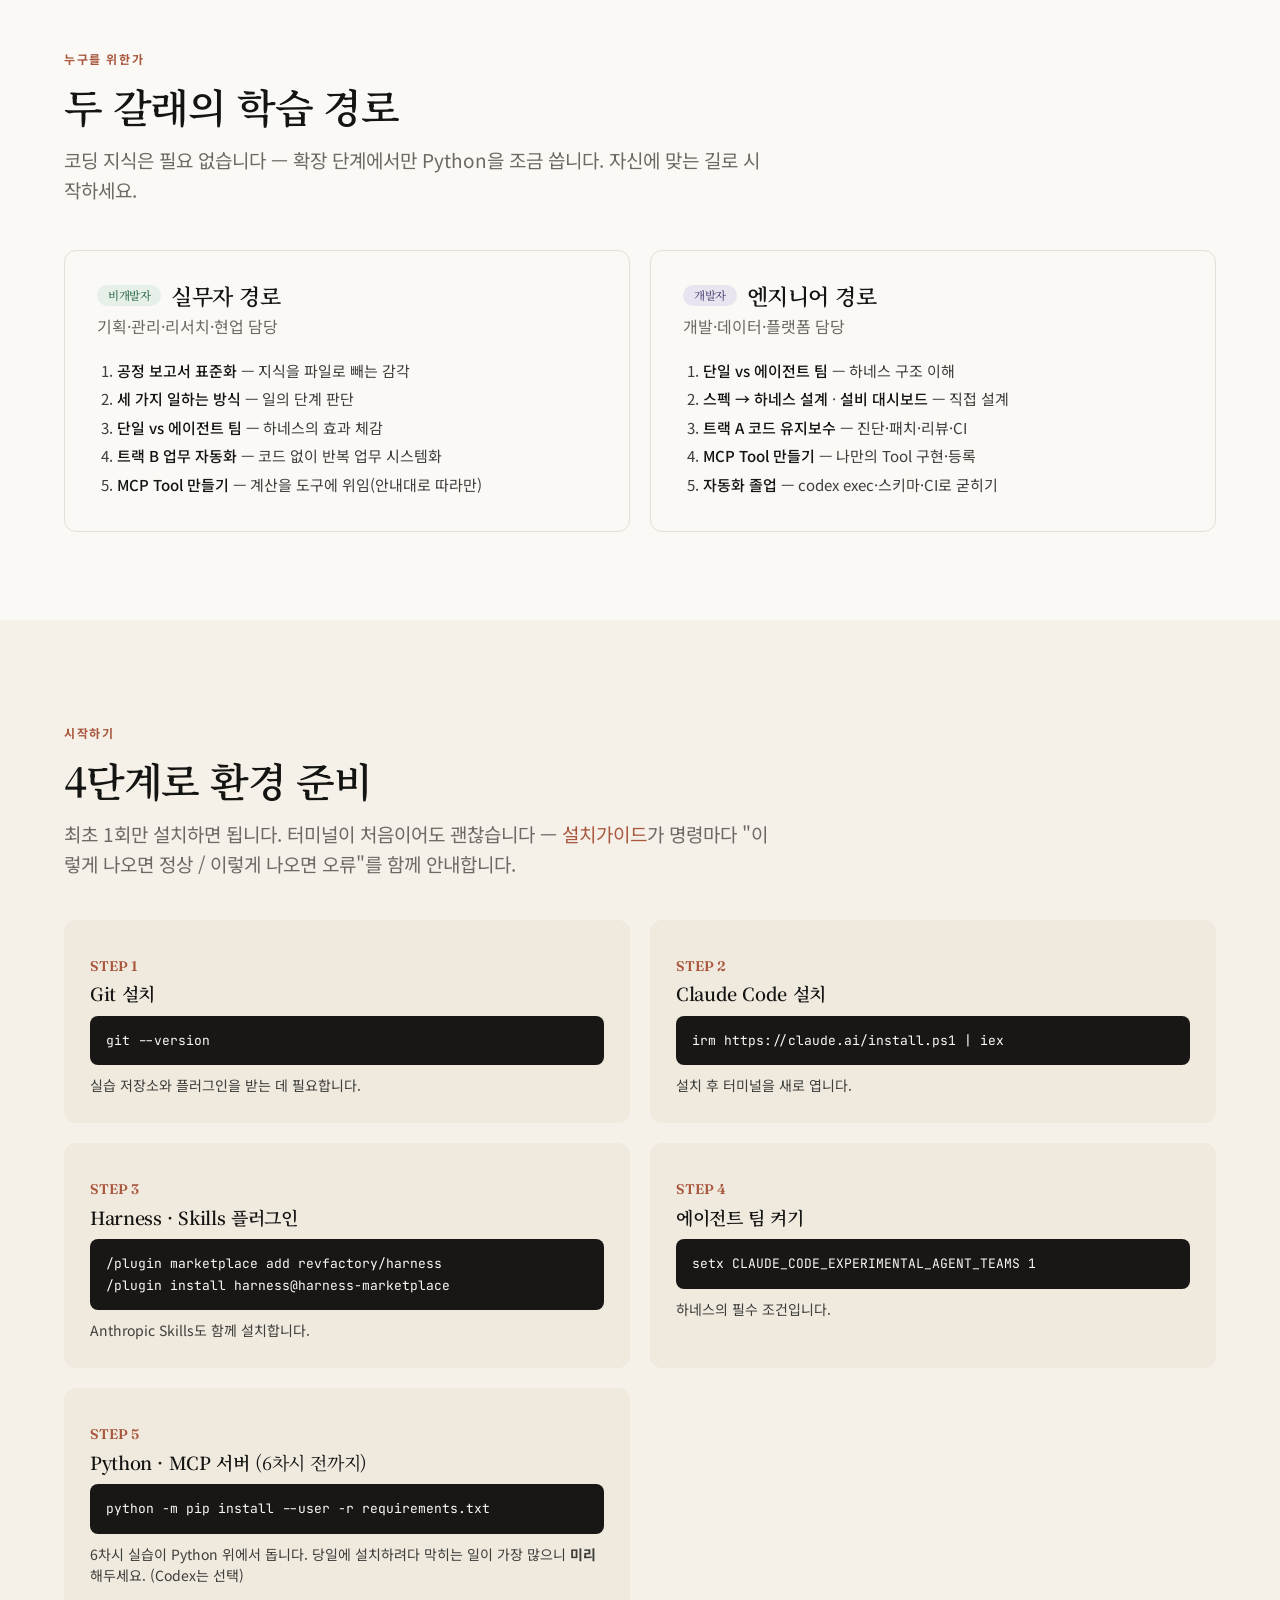
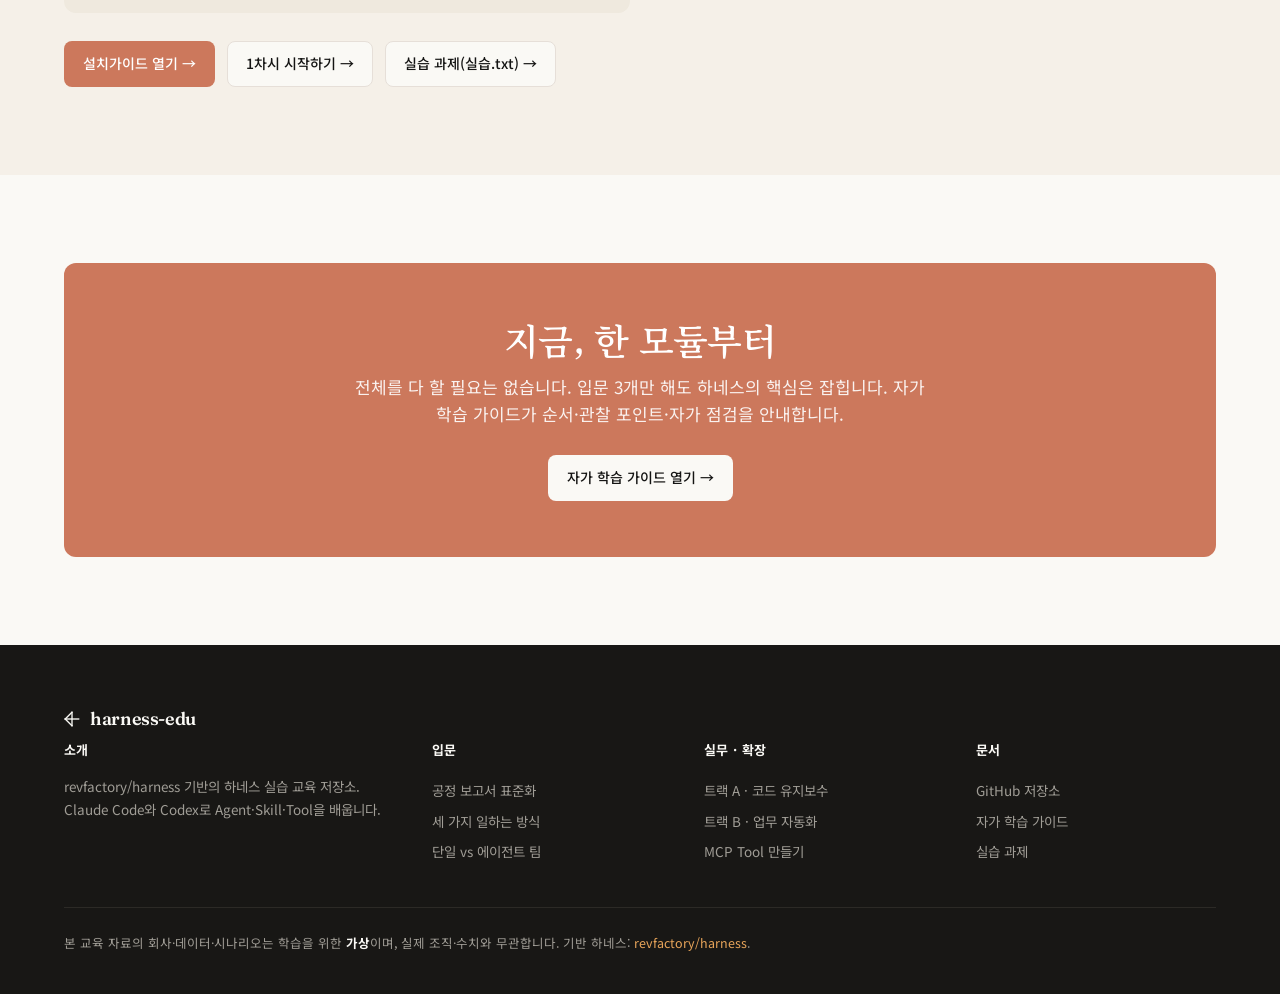
==== commit 3f239ba2: "초보자 이탈 지점 8곳 보강 + 차시 순서 근거 명시 1. Python 6차시 필수로 승격 — 설치 허브 지도/표/체크리스트, index STEP 5 신설,    MCP 가이드 §" ====
--- a/docs/index.html
+++ b/docs/index.html
@@ -612,11 +612,12 @@
       <p class="lead muted">최초 1회만 설치하면 됩니다. 터미널이 처음이어도 괜찮습니다 — <a href="install/index.html" style="color:var(--primary-active)">설치가이드</a>가 명령마다 "이렇게 나오면 정상 / 이렇게 나오면 오류"를 함께 안내합니다.</p>
     </div>
     <div class="steps">
-      <div class="step reveal"><p class="n">STEP 1</p><h4>Git 설치</h4><pre>git --version</pre><p>실습 저장소와 플러그인을 받는 데 필요합니다. (Python은 6차시에서만)</p></div>
+      <div class="step reveal"><p class="n">STEP 1</p><h4>Git 설치</h4><pre>git --version</pre><p>실습 저장소와 플러그인을 받는 데 필요합니다.</p></div>
       <div class="step reveal"><p class="n">STEP 2</p><h4>Claude Code 설치</h4><pre>irm https://claude.ai/install.ps1 | iex</pre><p>설치 후 터미널을 새로 엽니다.</p></div>
       <div class="step reveal"><p class="n">STEP 3</p><h4>Harness · Skills 플러그인</h4><pre>/plugin marketplace add revfactory/harness
 /plugin install harness@harness-marketplace</pre><p>Anthropic Skills도 함께 설치합니다.</p></div>
-      <div class="step reveal"><p class="n">STEP 4</p><h4>에이전트 팀 켜기</h4><pre>setx CLAUDE_CODE_EXPERIMENTAL_AGENT_TEAMS 1</pre><p>하네스의 필수 조건입니다. (Codex는 선택)</p></div>
+      <div class="step reveal"><p class="n">STEP 4</p><h4>에이전트 팀 켜기</h4><pre>setx CLAUDE_CODE_EXPERIMENTAL_AGENT_TEAMS 1</pre><p>하네스의 필수 조건입니다.</p></div>
+      <div class="step reveal"><p class="n">STEP 5</p><h4>Python · MCP 서버 <span style="font-weight:400">(6차시 전까지)</span></h4><pre>python -m pip install --user -r requirements.txt</pre><p>6차시 실습이 Python 위에서 돕니다. 당일에 설치하려다 막히는 일이 가장 많으니 <b>미리</b> 해두세요. (Codex는 선택)</p></div>
     </div>
     <div style="margin-top:28px;display:flex;gap:12px;flex-wrap:wrap">
       <a class="btn btn-primary" href="install/index.html">설치가이드 열기 →</a>
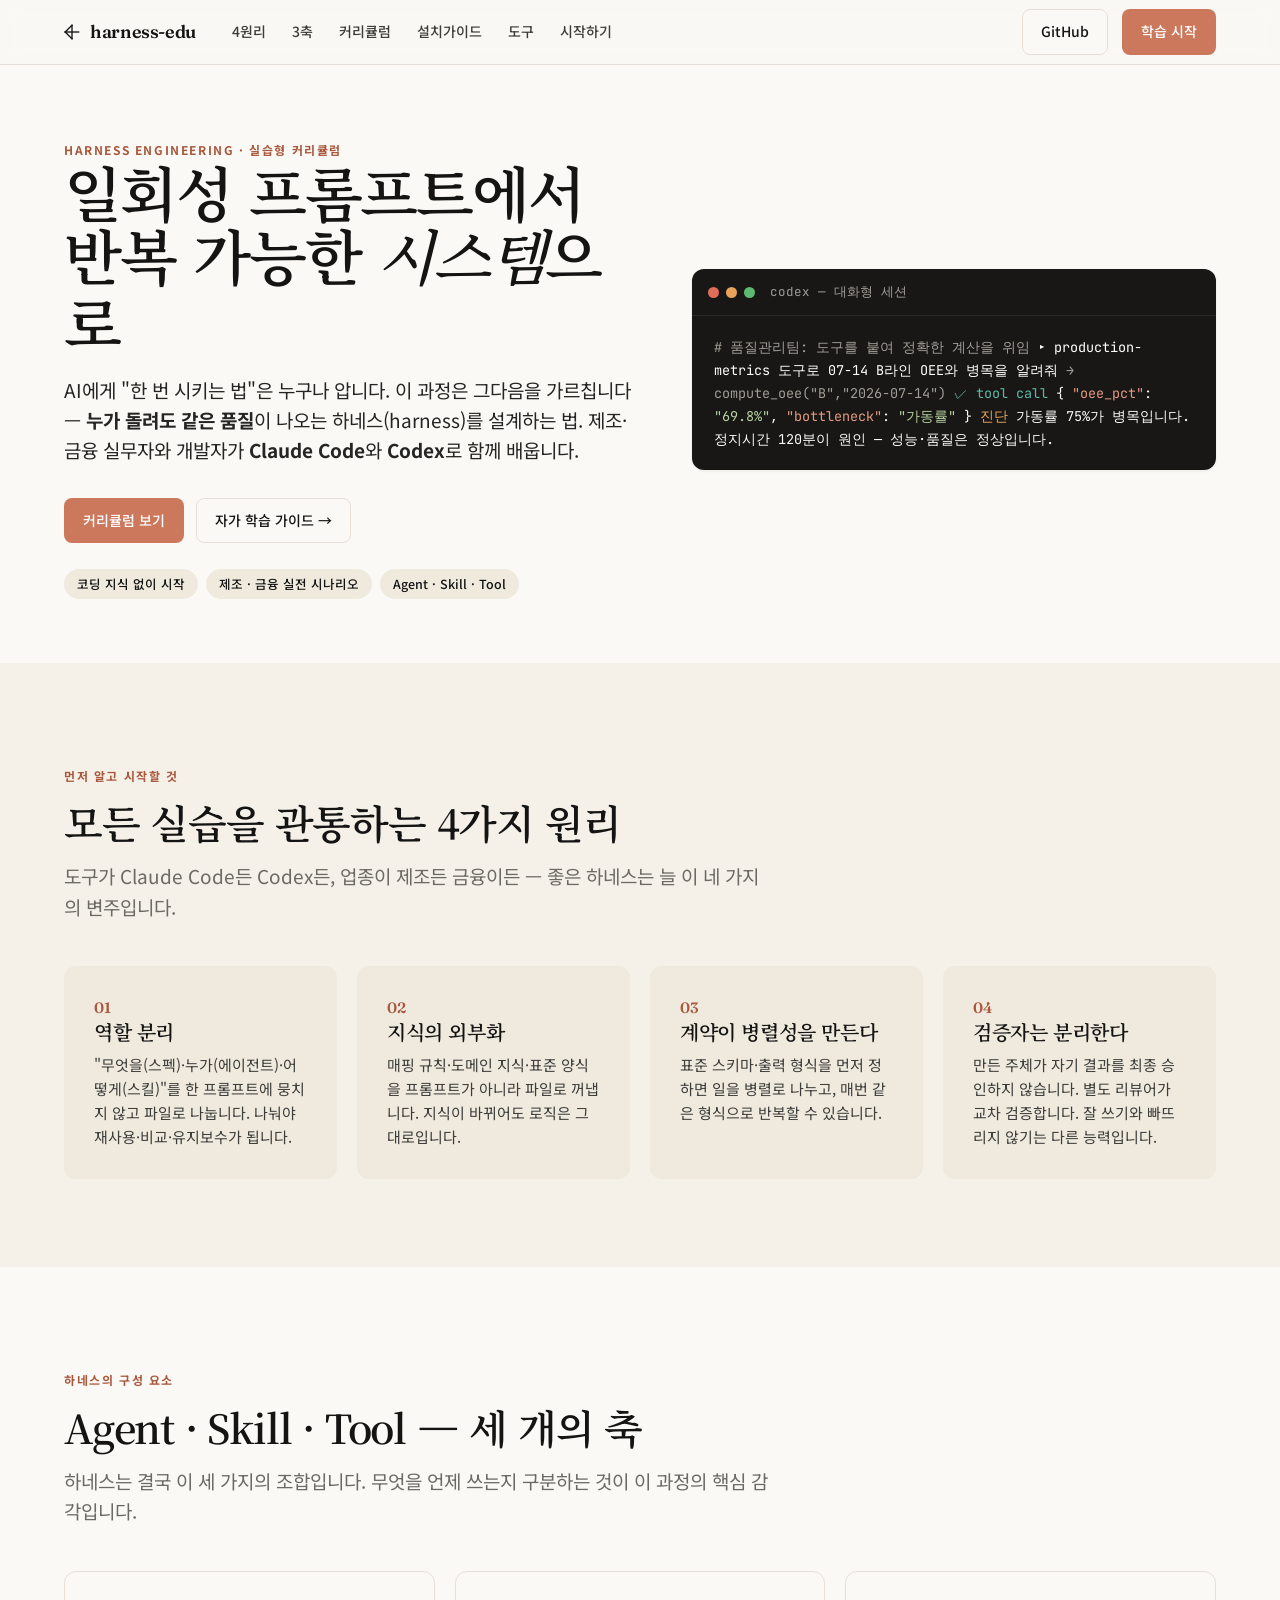
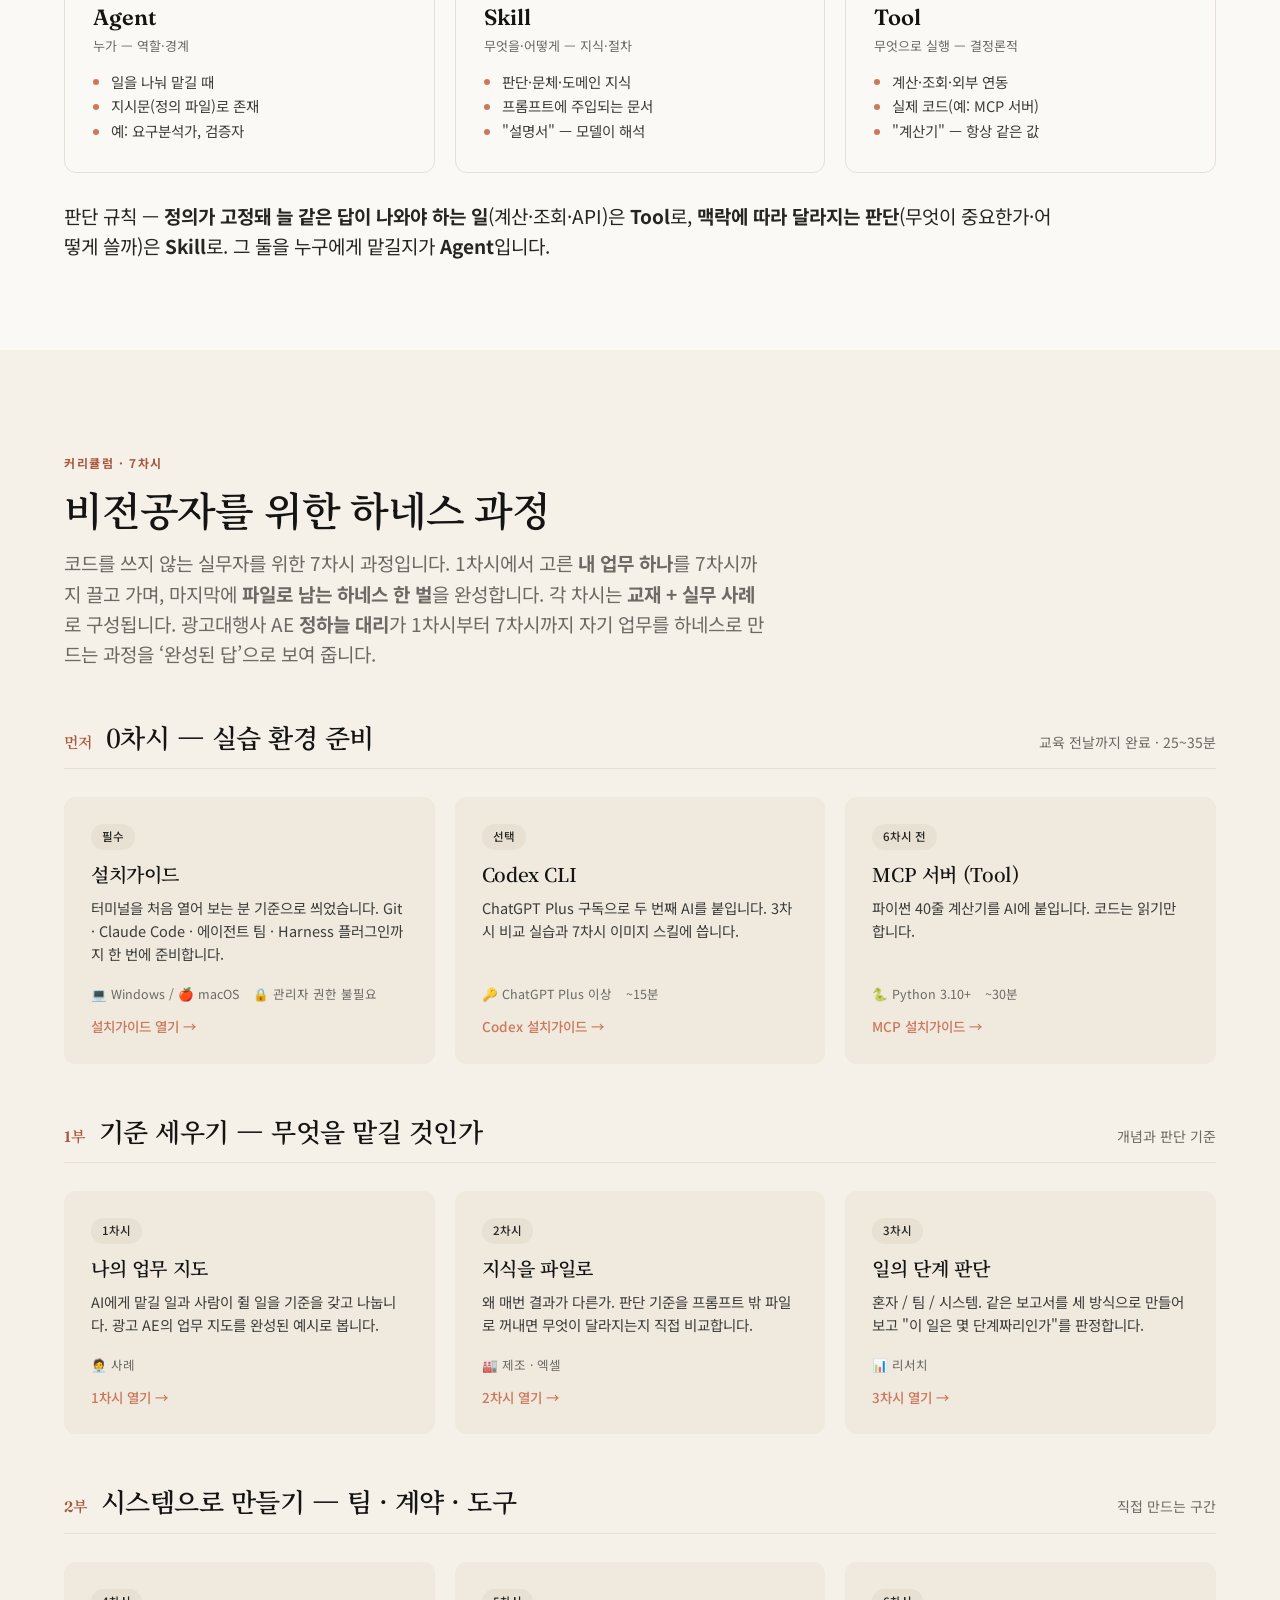
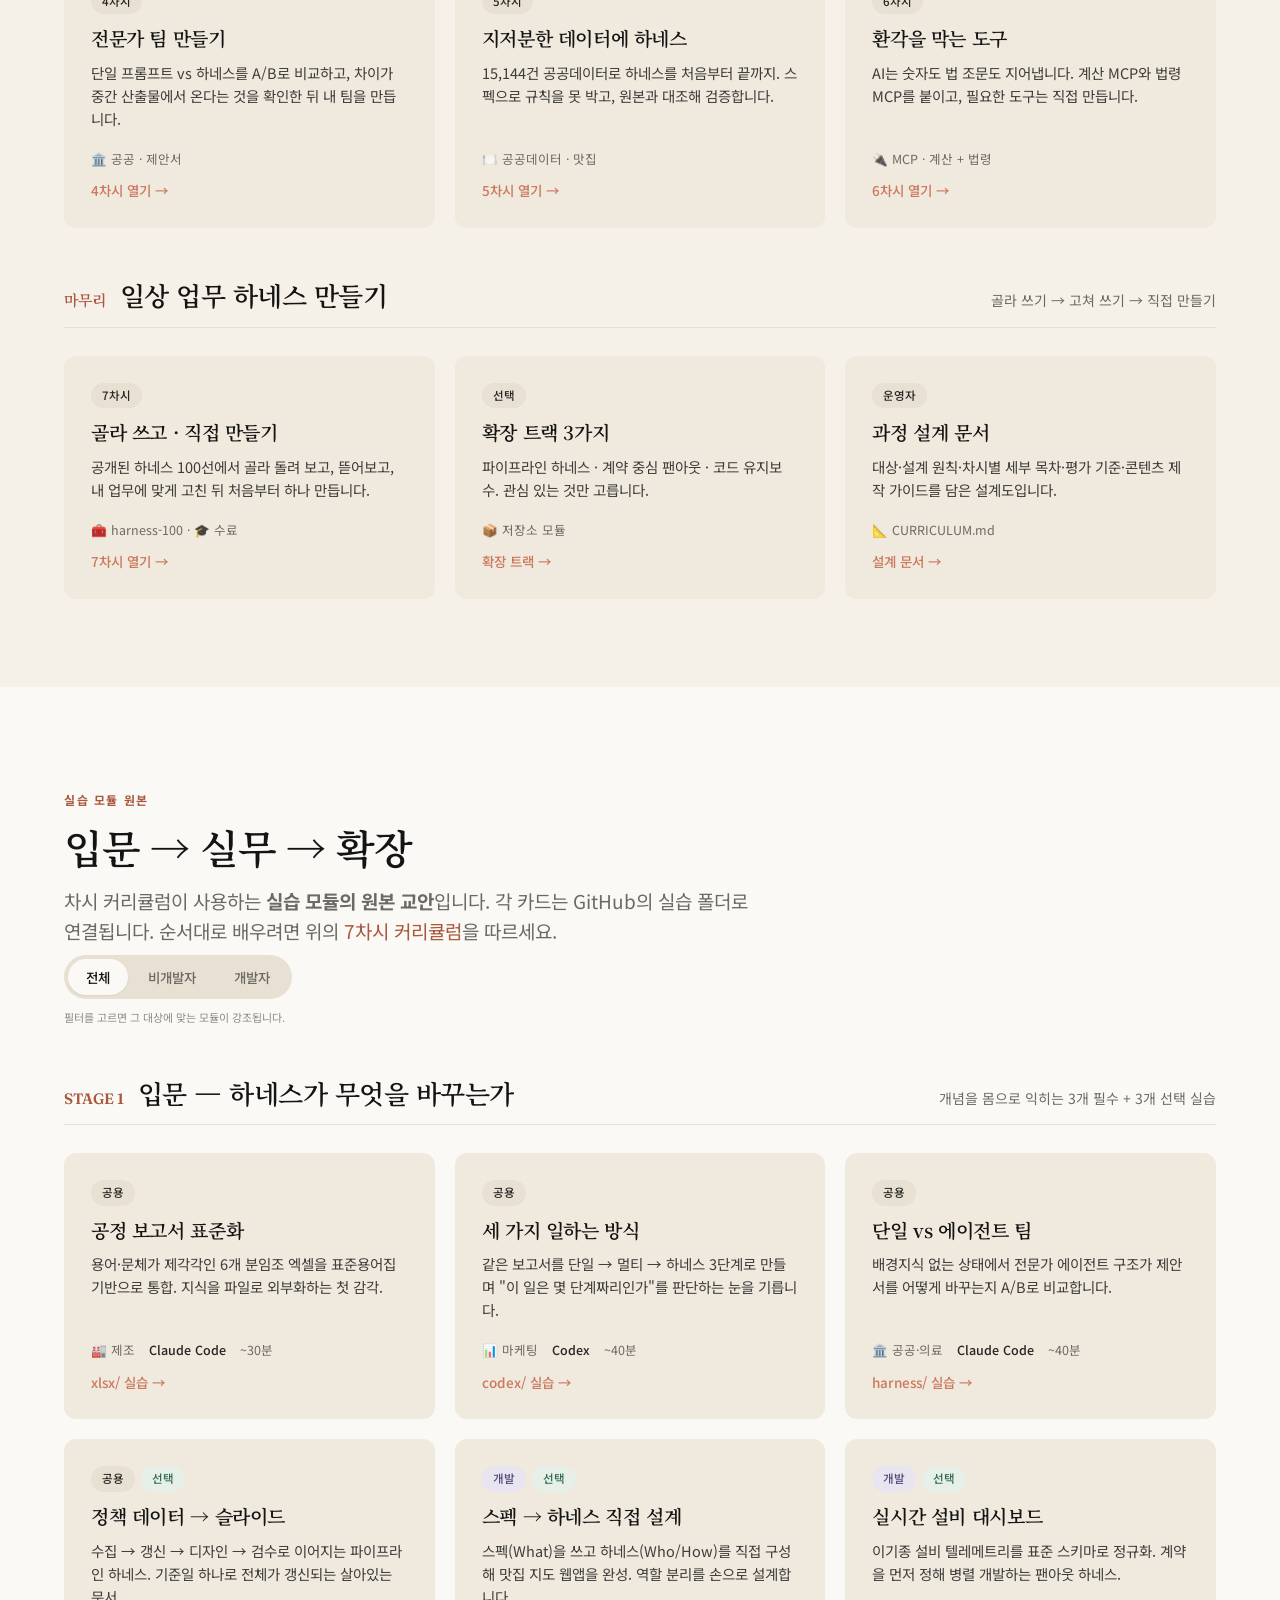
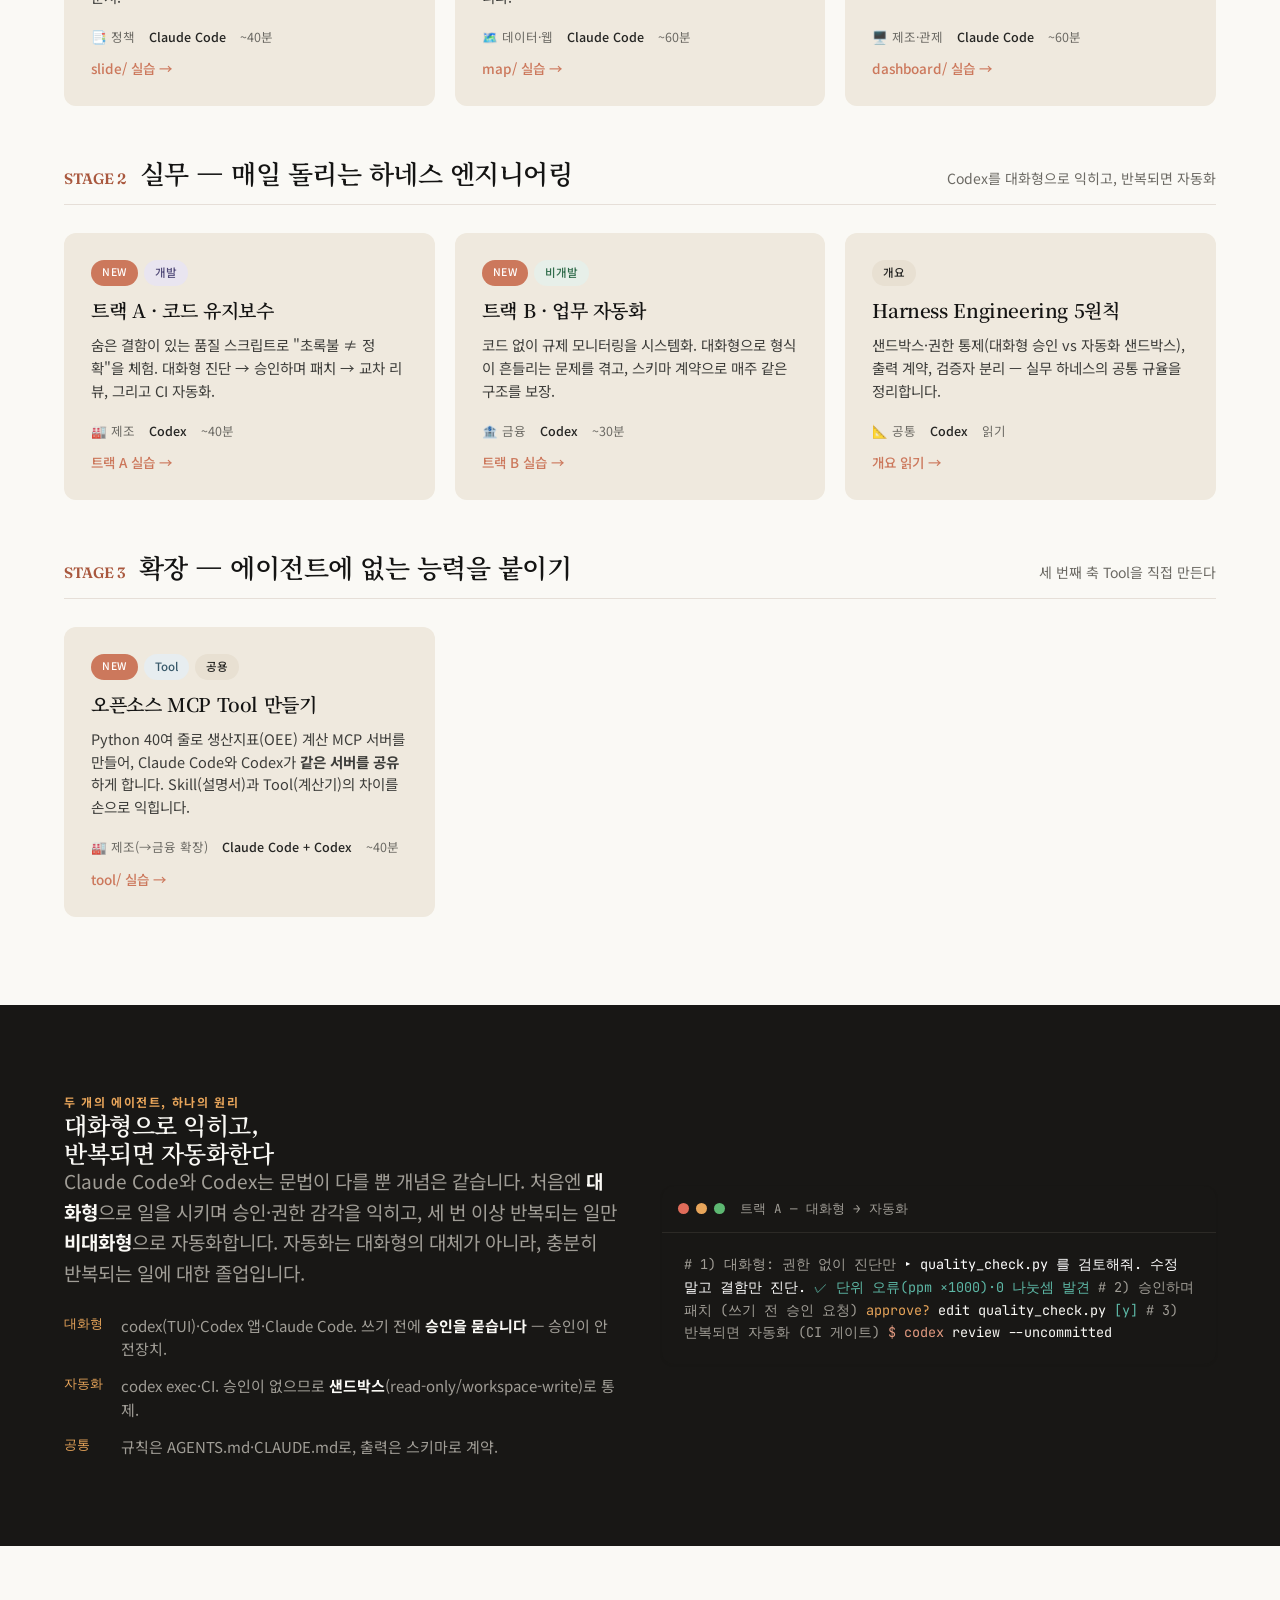
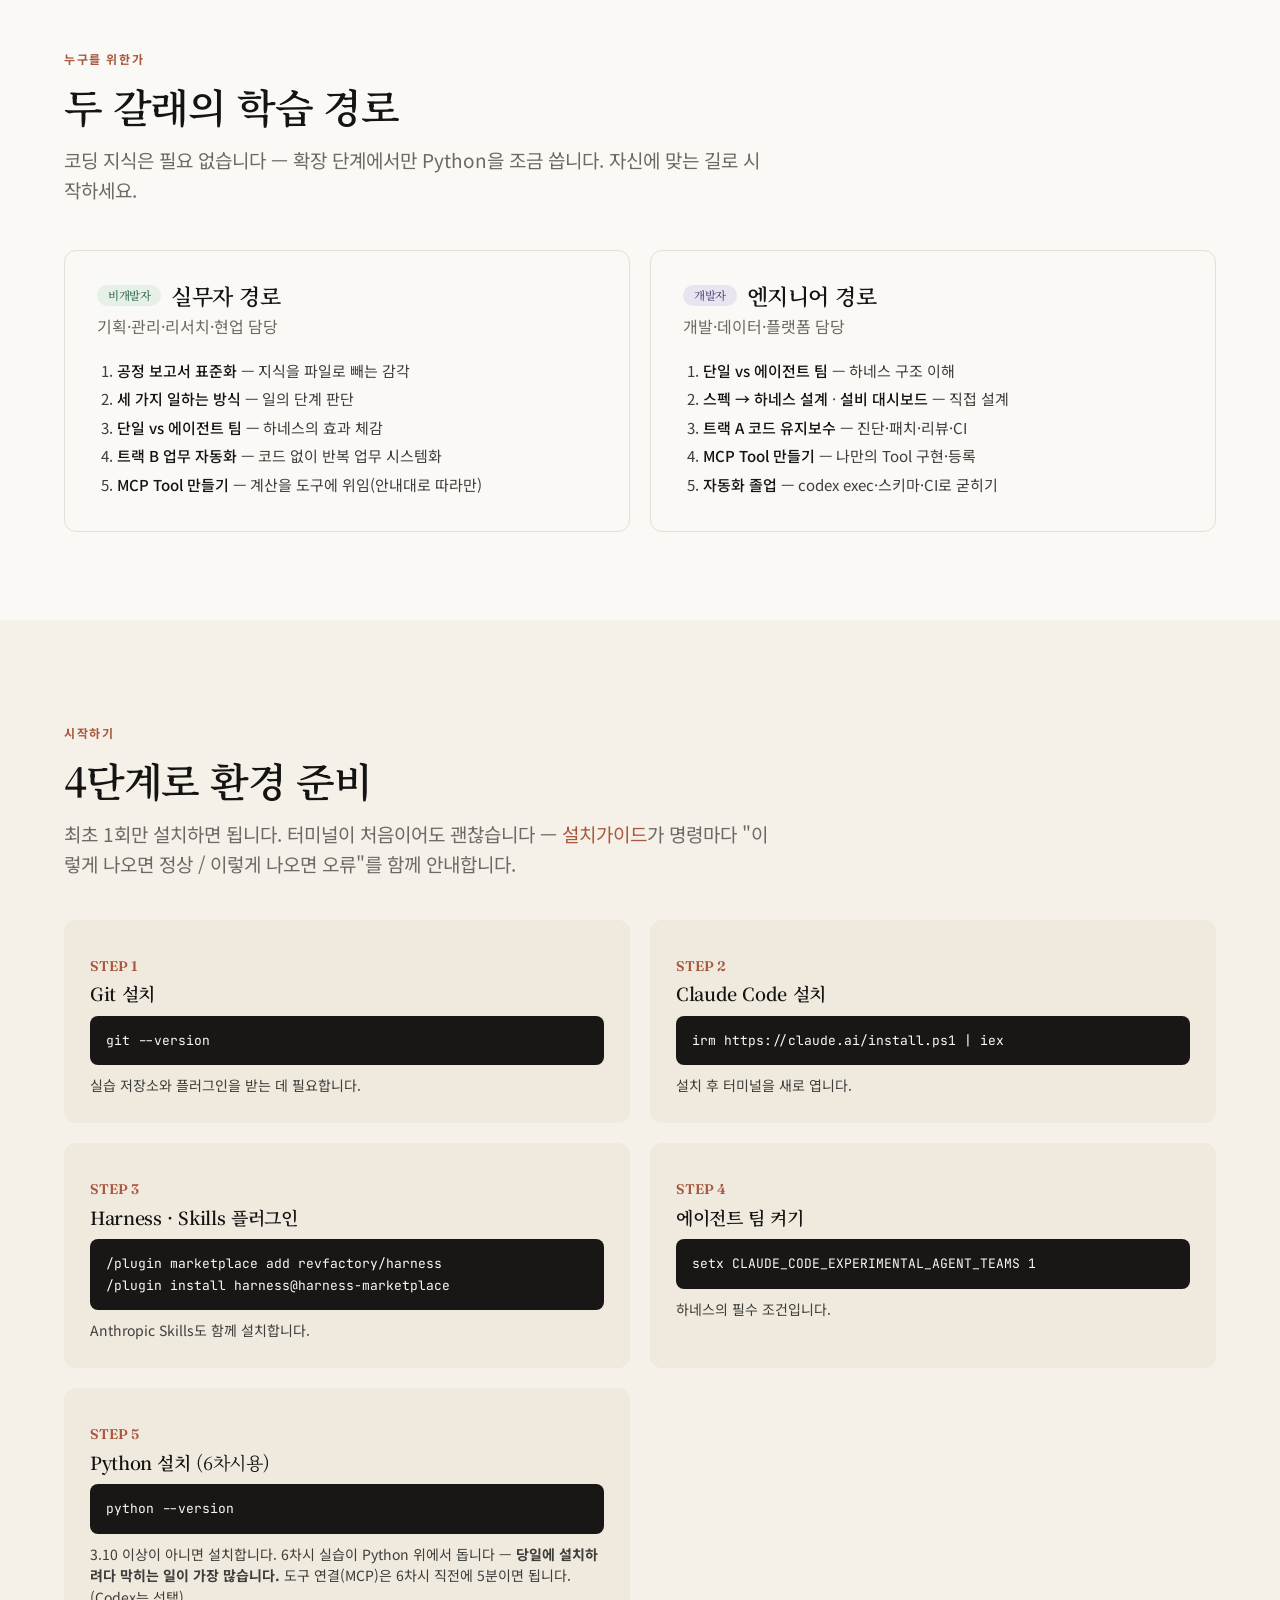
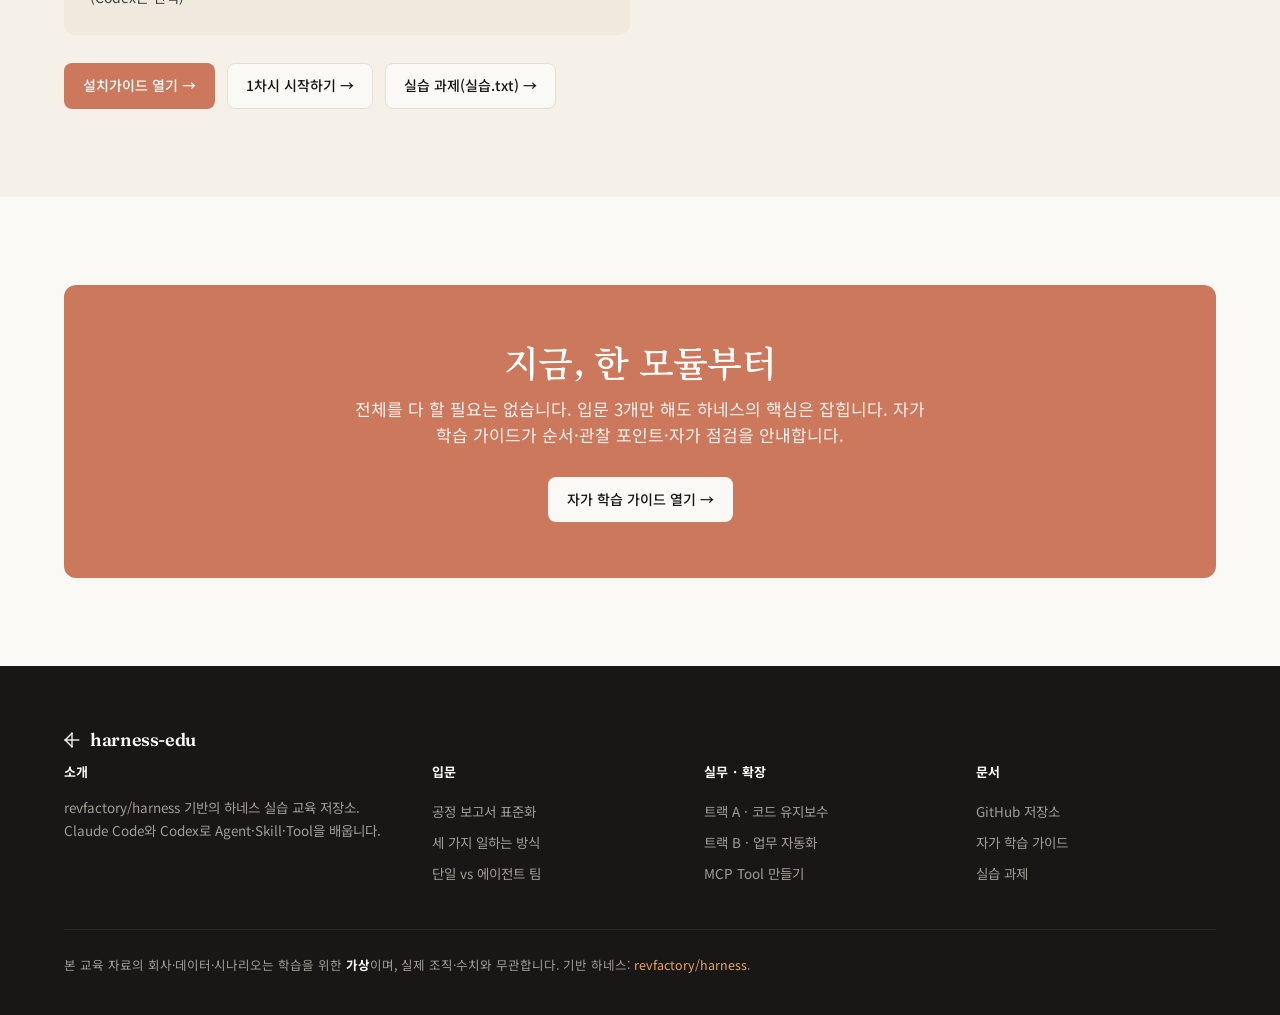
==== commit b0668baa: "Python 설치를 공통 준비로 이동, MCP 문서와 분리 - setup-windows.html 3-9 / setup-mac.html 3-9 신설 (설치 + PATH 갱신 안내) " ====
--- a/docs/index.html
+++ b/docs/index.html
@@ -617,7 +617,7 @@
       <div class="step reveal"><p class="n">STEP 3</p><h4>Harness · Skills 플러그인</h4><pre>/plugin marketplace add revfactory/harness
 /plugin install harness@harness-marketplace</pre><p>Anthropic Skills도 함께 설치합니다.</p></div>
       <div class="step reveal"><p class="n">STEP 4</p><h4>에이전트 팀 켜기</h4><pre>setx CLAUDE_CODE_EXPERIMENTAL_AGENT_TEAMS 1</pre><p>하네스의 필수 조건입니다.</p></div>
-      <div class="step reveal"><p class="n">STEP 5</p><h4>Python · MCP 서버 <span style="font-weight:400">(6차시 전까지)</span></h4><pre>python -m pip install --user -r requirements.txt</pre><p>6차시 실습이 Python 위에서 돕니다. 당일에 설치하려다 막히는 일이 가장 많으니 <b>미리</b> 해두세요. (Codex는 선택)</p></div>
+      <div class="step reveal"><p class="n">STEP 5</p><h4>Python 설치 <span style="font-weight:400">(6차시용)</span></h4><pre>python --version</pre><p>3.10 이상이 아니면 설치합니다. 6차시 실습이 Python 위에서 돕니다 — <b>당일에 설치하려다 막히는 일이 가장 많습니다.</b> 도구 연결(MCP)은 6차시 직전에 5분이면 됩니다. (Codex는 선택)</p></div>
     </div>
     <div style="margin-top:28px;display:flex;gap:12px;flex-wrap:wrap">
       <a class="btn btn-primary" href="install/index.html">설치가이드 열기 →</a>
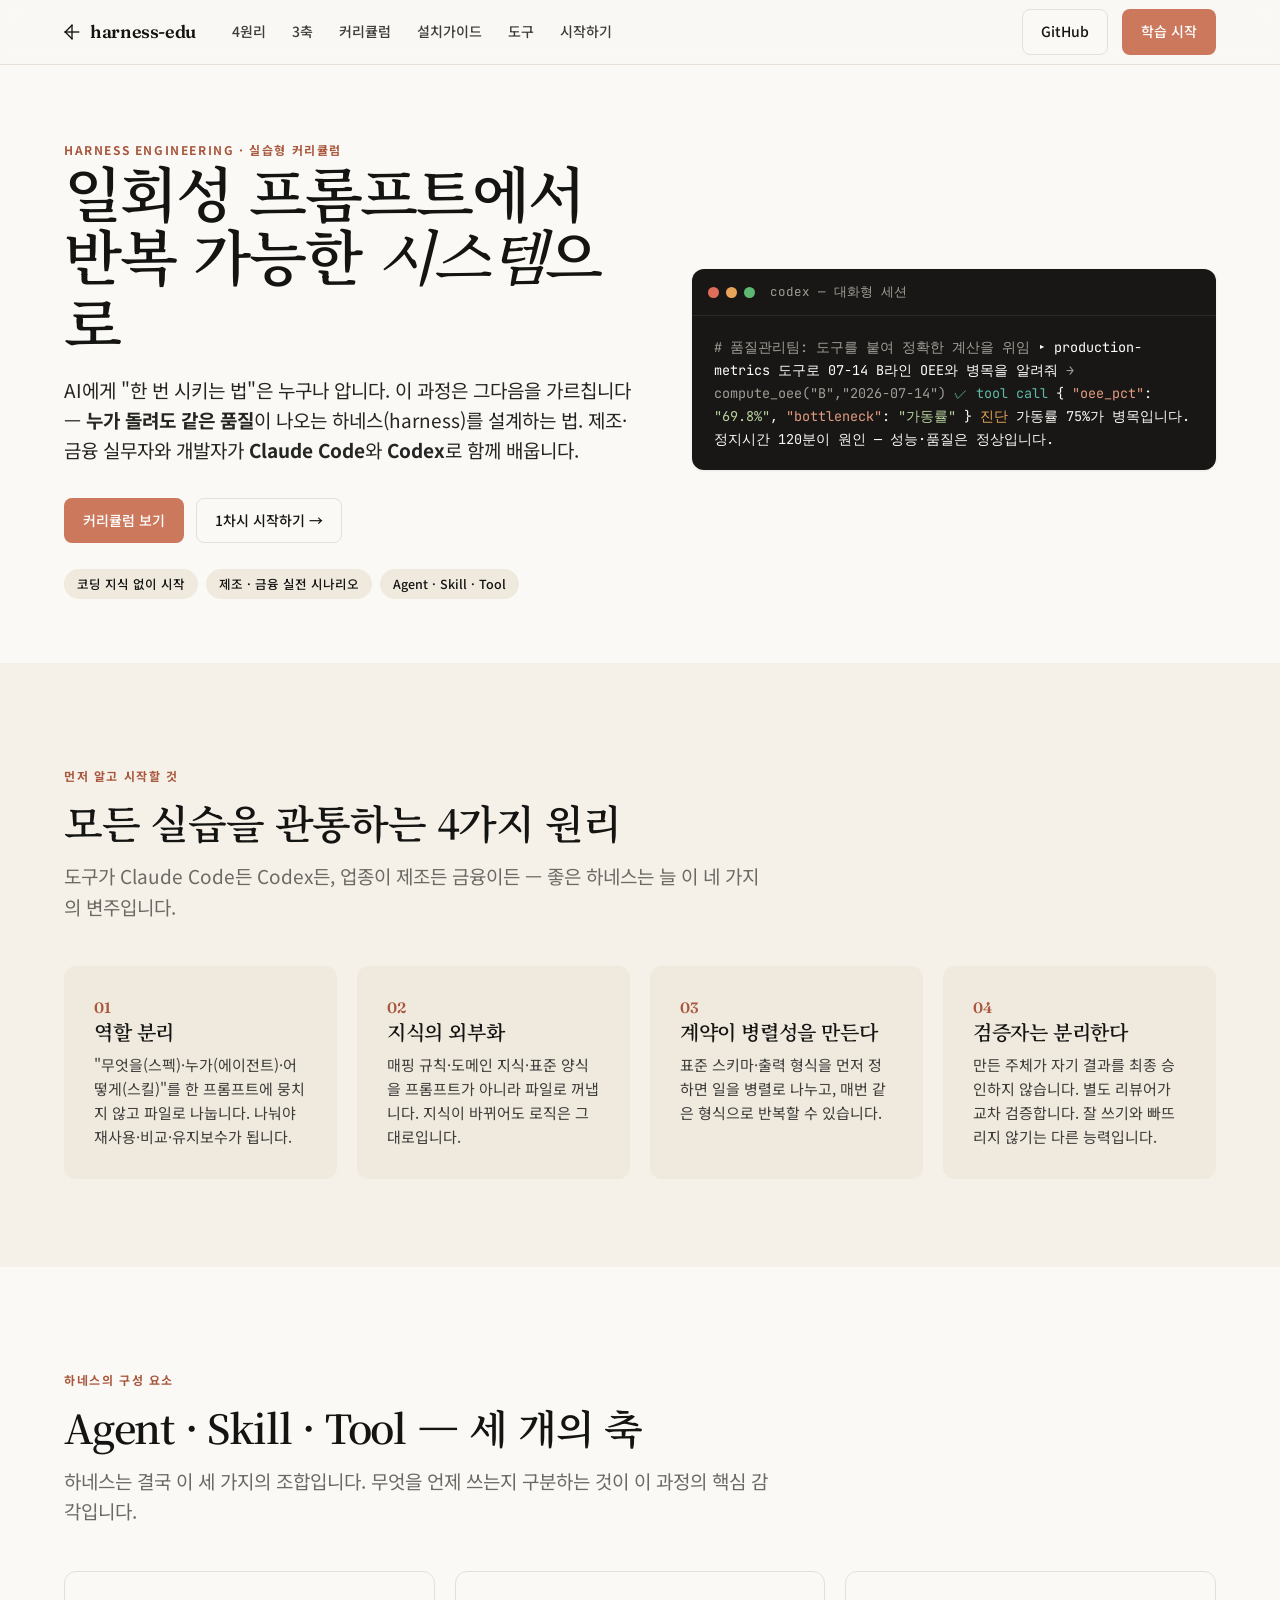
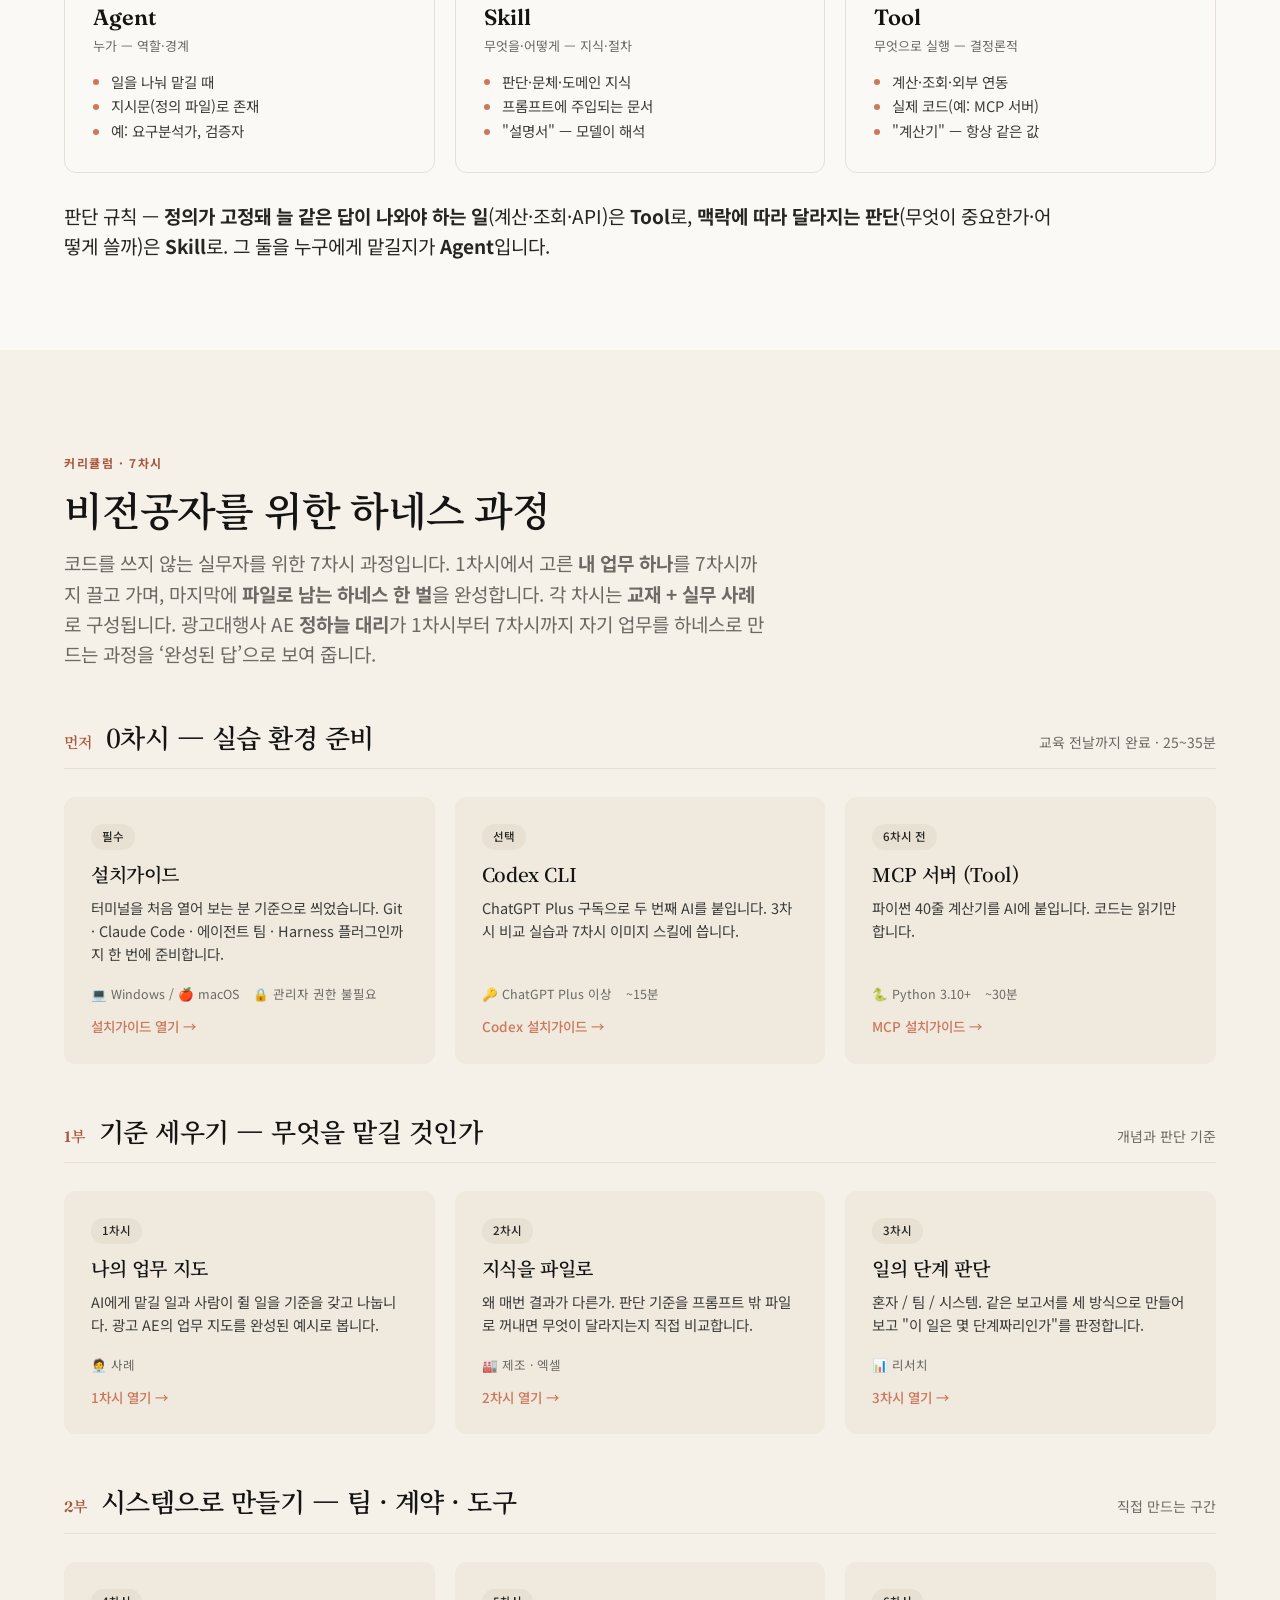
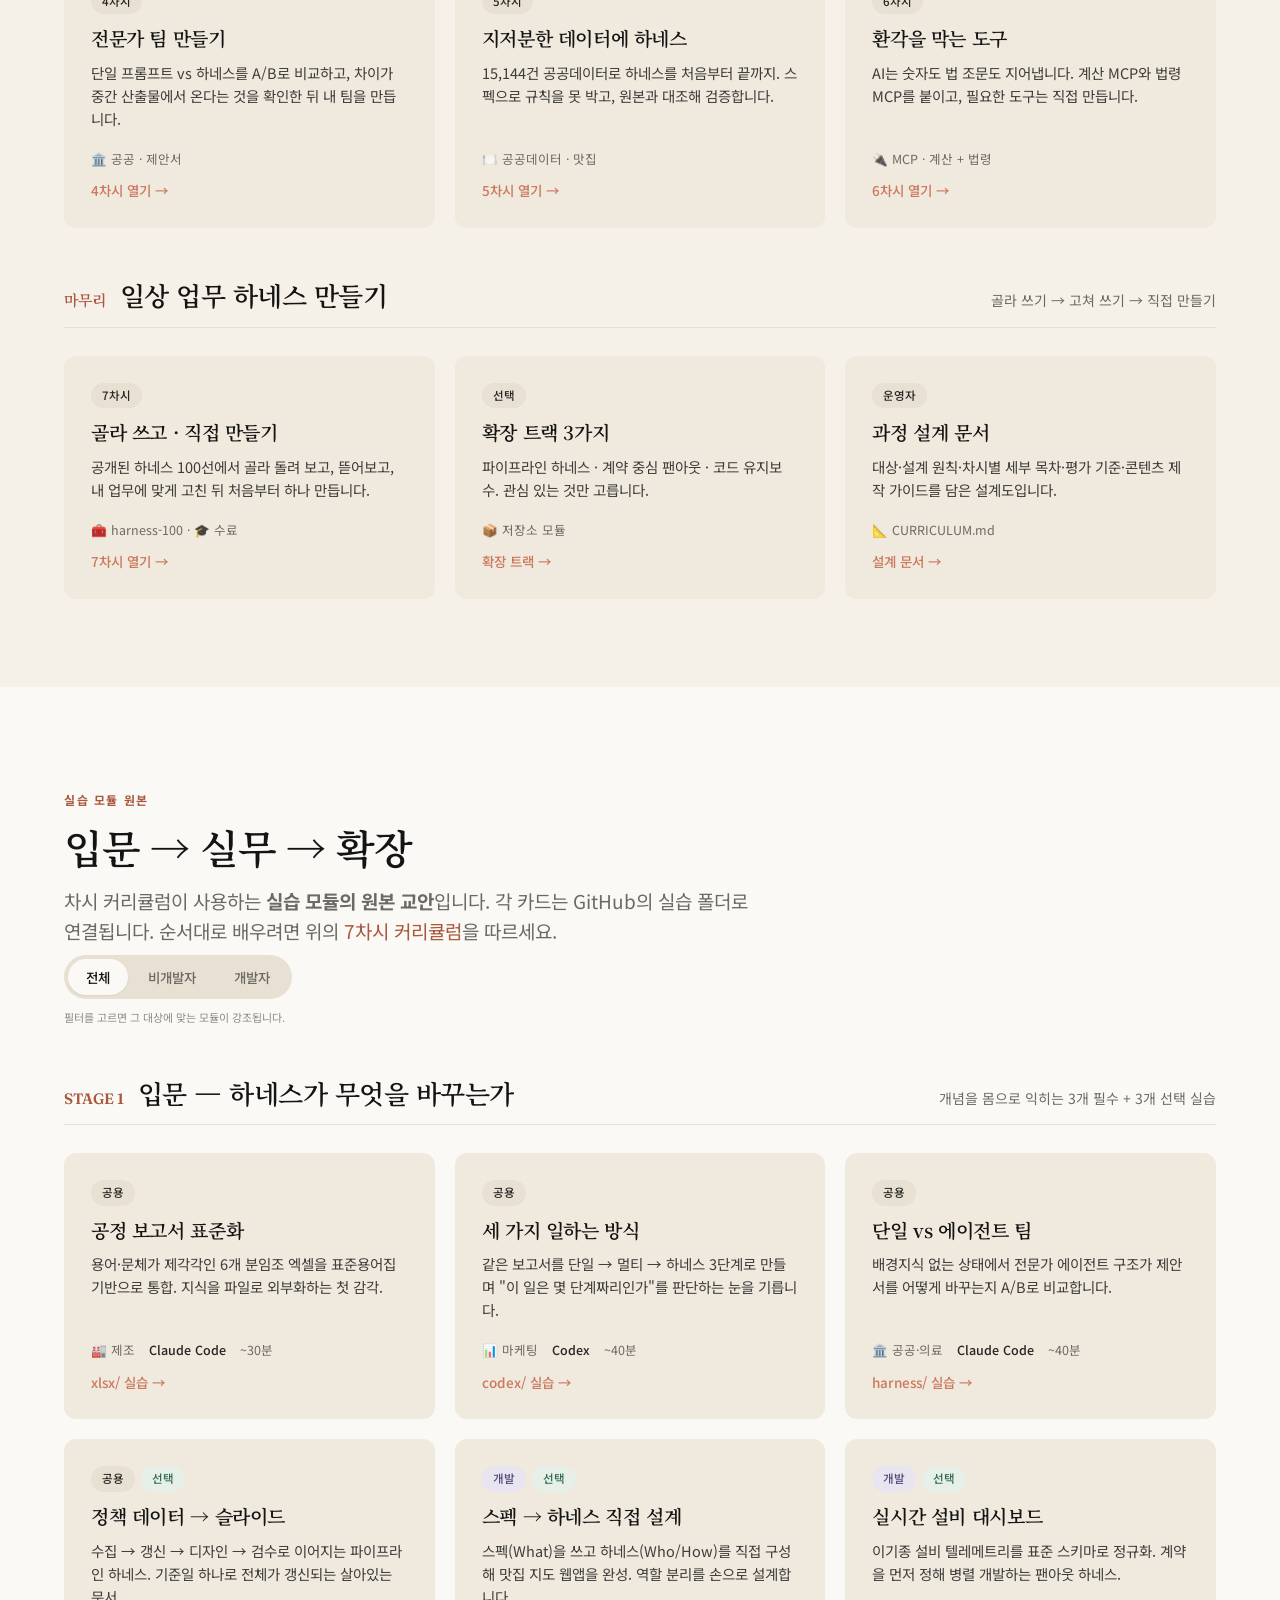
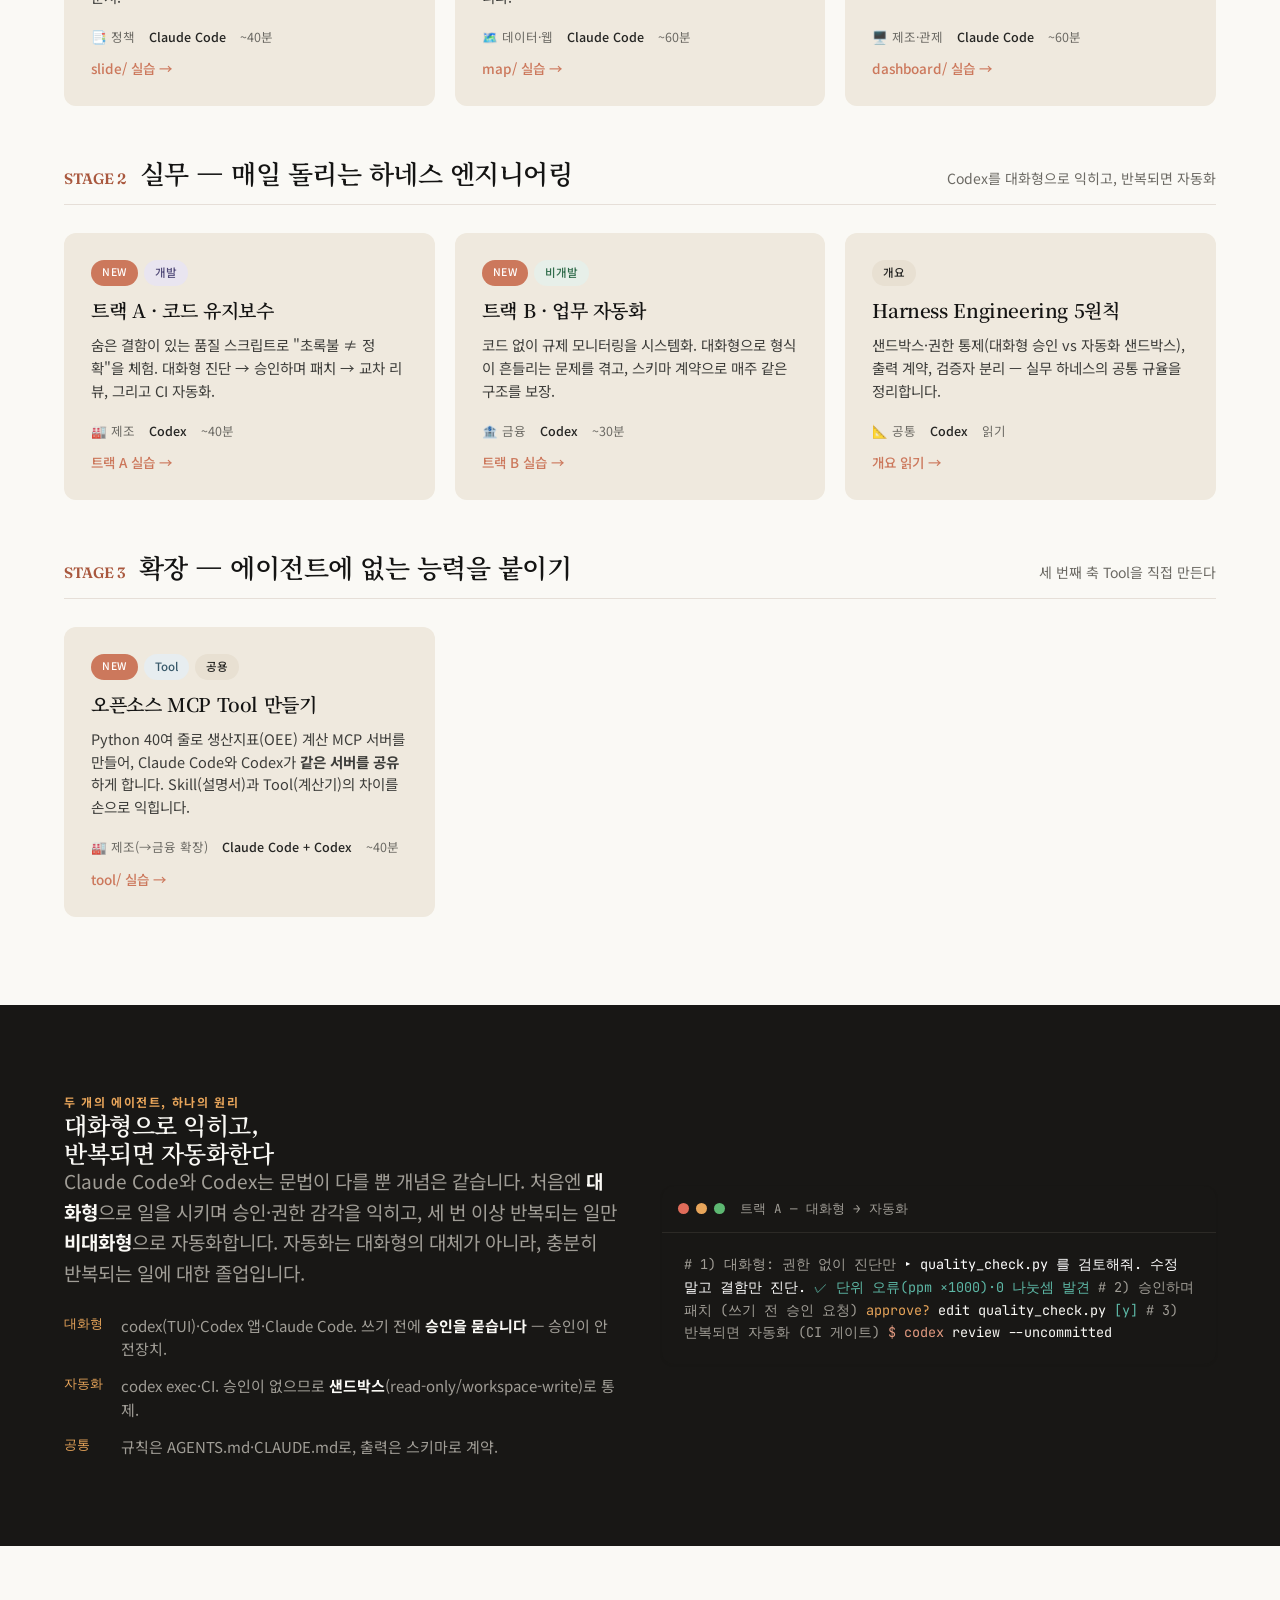
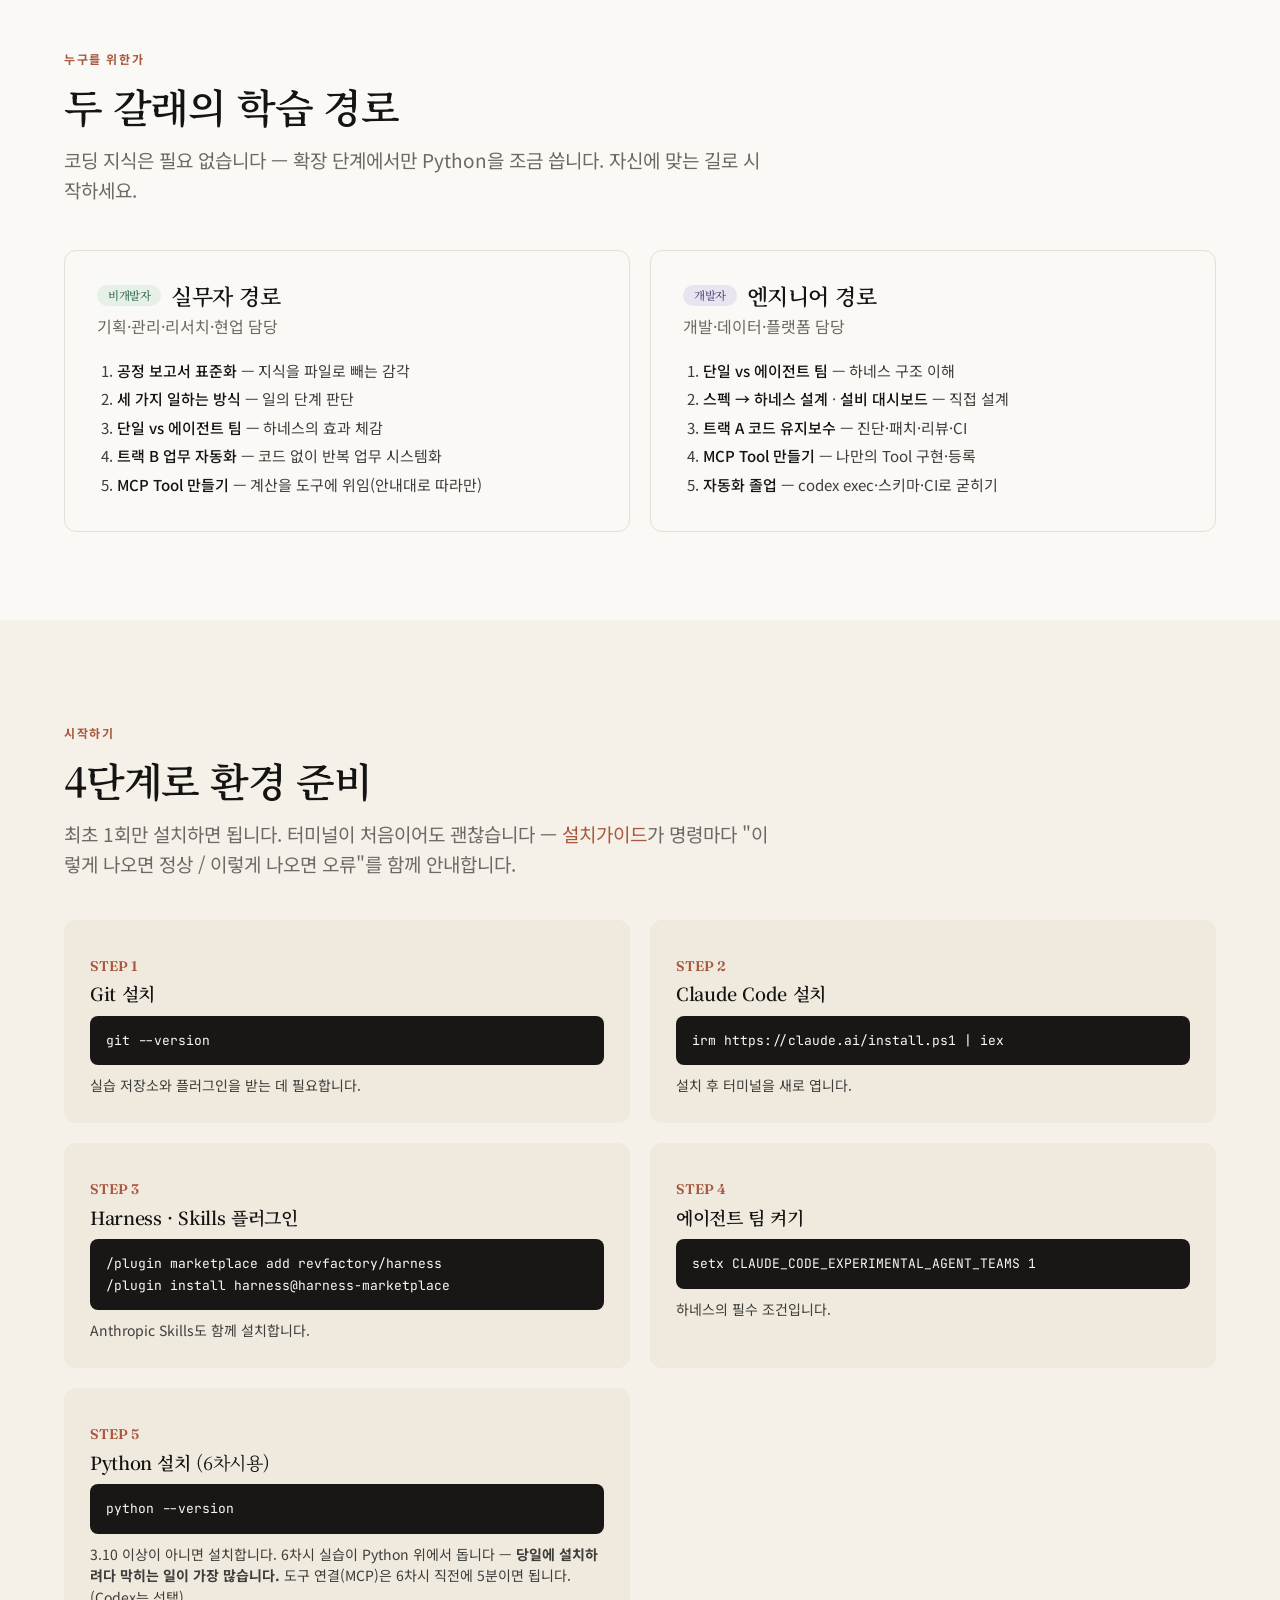
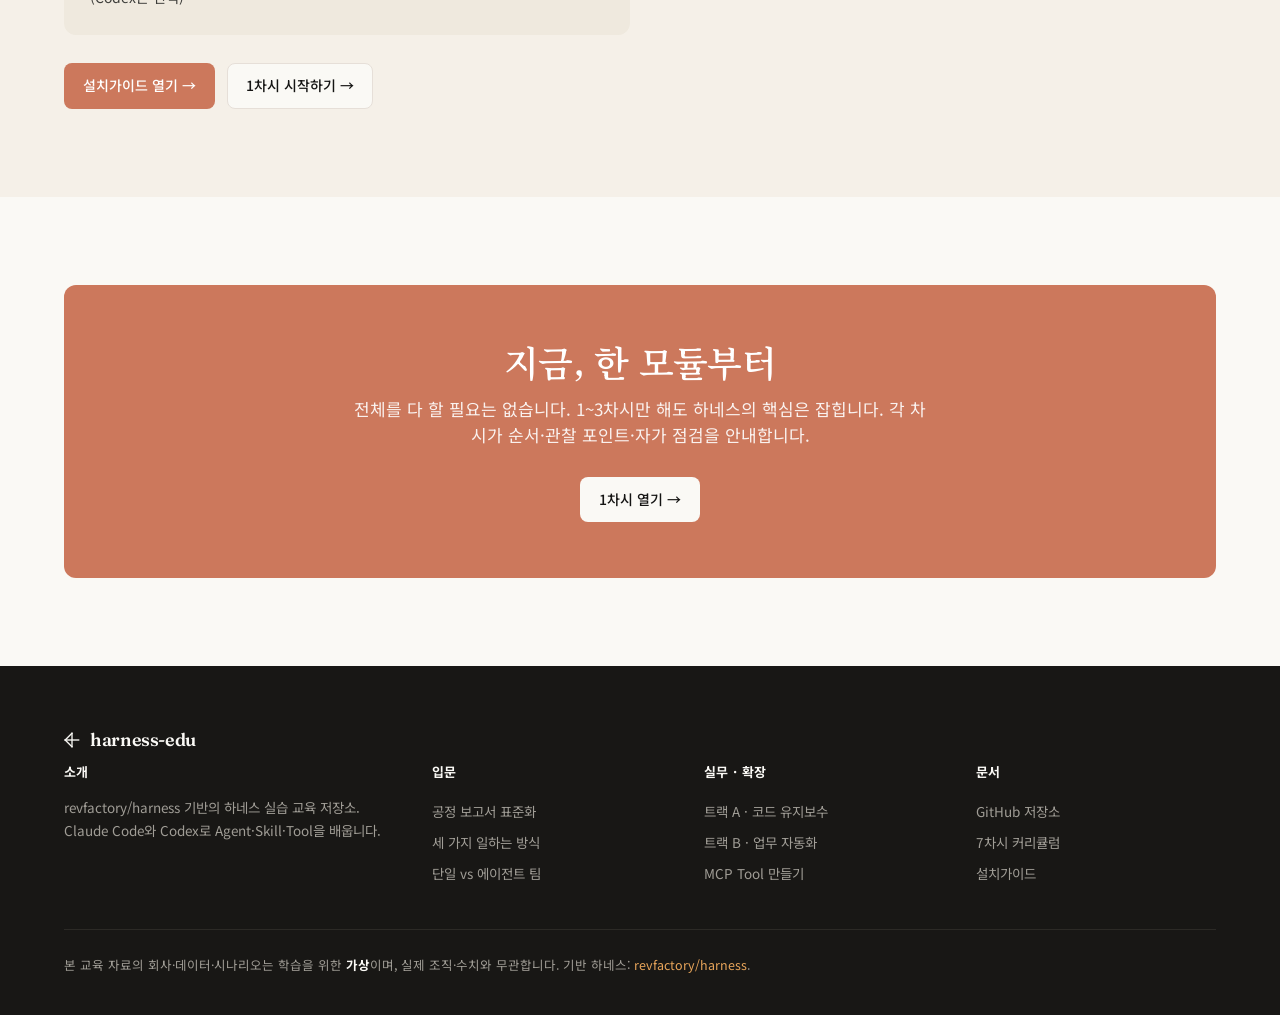
==== commit 1f8702b5: "불필요한 파일 정리 삭제 - 자가학습_가이드.md — 7차시 커리큘럼과 학습 경로가 중복. 8/20 작성분이라   개편 내용이 반영돼 있지 않아 두 문서가 서로 다른 순서를 안내하" ====
--- a/docs/index.html
+++ b/docs/index.html
@@ -230,7 +230,7 @@
         개발자가 <b>Claude Code</b>와 <b>Codex</b>로 함께 배웁니다.</p>
       <div class="hero-actions">
         <a class="btn btn-primary" href="#curriculum">커리큘럼 보기</a>
-        <a class="btn btn-secondary" href="https://github.com/namojo/harness-edu/blob/main/%EC%9E%90%EA%B0%80%ED%95%99%EC%8A%B5_%EA%B0%80%EC%9D%B4%EB%93%9C.md" target="_blank" rel="noopener">자가 학습 가이드 →</a>
+        <a class="btn btn-secondary" href="chapters/ch1.html">1차시 시작하기 →</a>
       </div>
       <div class="hero-tags">
         <span class="tag">코딩 지식 없이 시작</span>
@@ -622,7 +622,6 @@
     <div style="margin-top:28px;display:flex;gap:12px;flex-wrap:wrap">
       <a class="btn btn-primary" href="install/index.html">설치가이드 열기 →</a>
       <a class="btn btn-secondary" href="chapters/ch1.html">1차시 시작하기 →</a>
-      <a class="btn btn-secondary" href="https://github.com/namojo/harness-edu/blob/main/%EC%8B%A4%EC%8A%B5.txt" target="_blank" rel="noopener">실습 과제(실습.txt) →</a>
     </div>
   </div>
 </section>
@@ -632,8 +631,8 @@
   <div class="wrap">
     <div class="coral reveal">
       <h2>지금, 한 모듈부터</h2>
-      <p>전체를 다 할 필요는 없습니다. 입문 3개만 해도 하네스의 핵심은 잡힙니다. 자가 학습 가이드가 순서·관찰 포인트·자가 점검을 안내합니다.</p>
-      <a class="btn btn-cream" href="https://github.com/namojo/harness-edu/blob/main/%EC%9E%90%EA%B0%80%ED%95%99%EC%8A%B5_%EA%B0%80%EC%9D%B4%EB%93%9C.md" target="_blank" rel="noopener">자가 학습 가이드 열기 →</a>
+      <p>전체를 다 할 필요는 없습니다. 1~3차시만 해도 하네스의 핵심은 잡힙니다. 각 차시가 순서·관찰 포인트·자가 점검을 안내합니다.</p>
+      <a class="btn btn-cream" href="chapters/ch1.html">1차시 열기 →</a>
     </div>
   </div>
 </section>
@@ -667,8 +666,8 @@
       <div>
         <h5>문서</h5>
         <a href="https://github.com/namojo/harness-edu" target="_blank" rel="noopener">GitHub 저장소</a>
-        <a href="https://github.com/namojo/harness-edu/blob/main/%EC%9E%90%EA%B0%80%ED%95%99%EC%8A%B5_%EA%B0%80%EC%9D%B4%EB%93%9C.md" target="_blank" rel="noopener">자가 학습 가이드</a>
-        <a href="https://github.com/namojo/harness-edu/blob/main/%EC%8B%A4%EC%8A%B5.txt" target="_blank" rel="noopener">실습 과제</a>
+        <a href="chapters/ch1.html">7차시 커리큘럼</a>
+        <a href="install/index.html">설치가이드</a>
       </div>
     </div>
     <p class="foot-note">
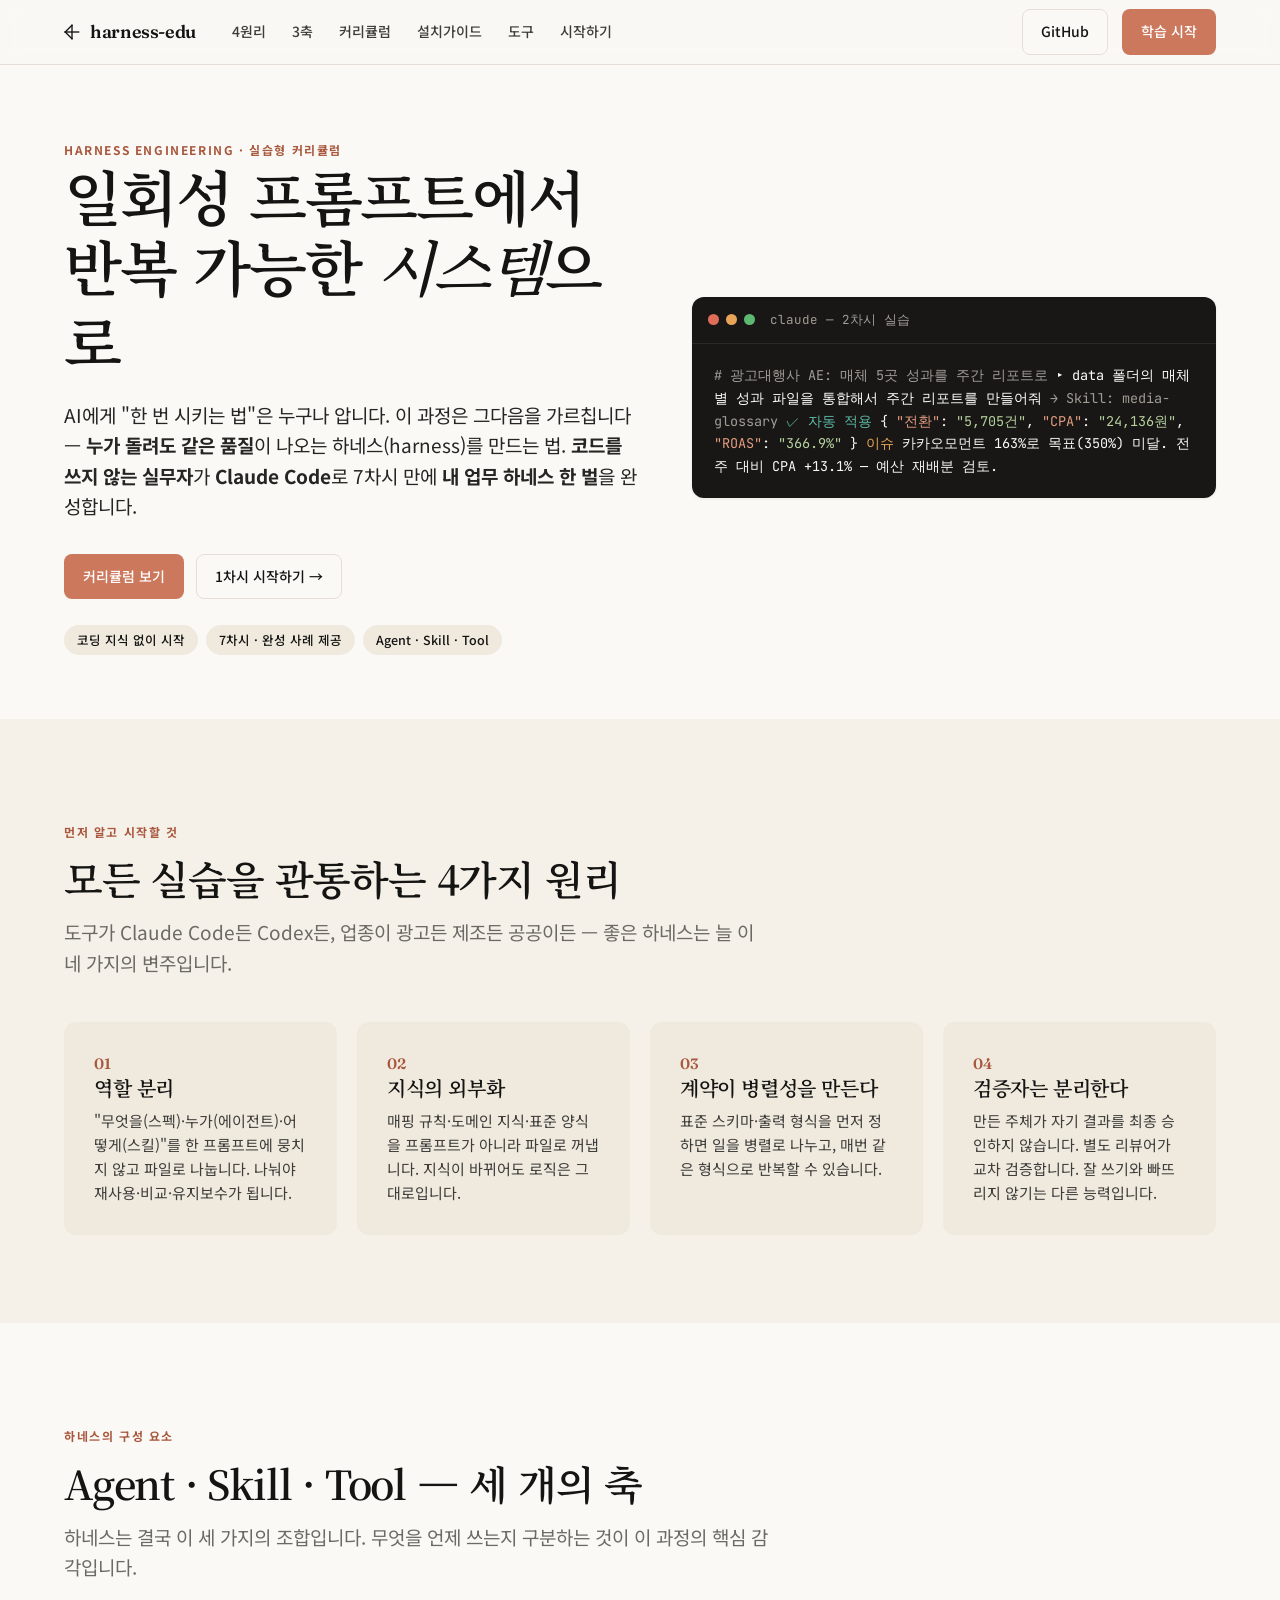
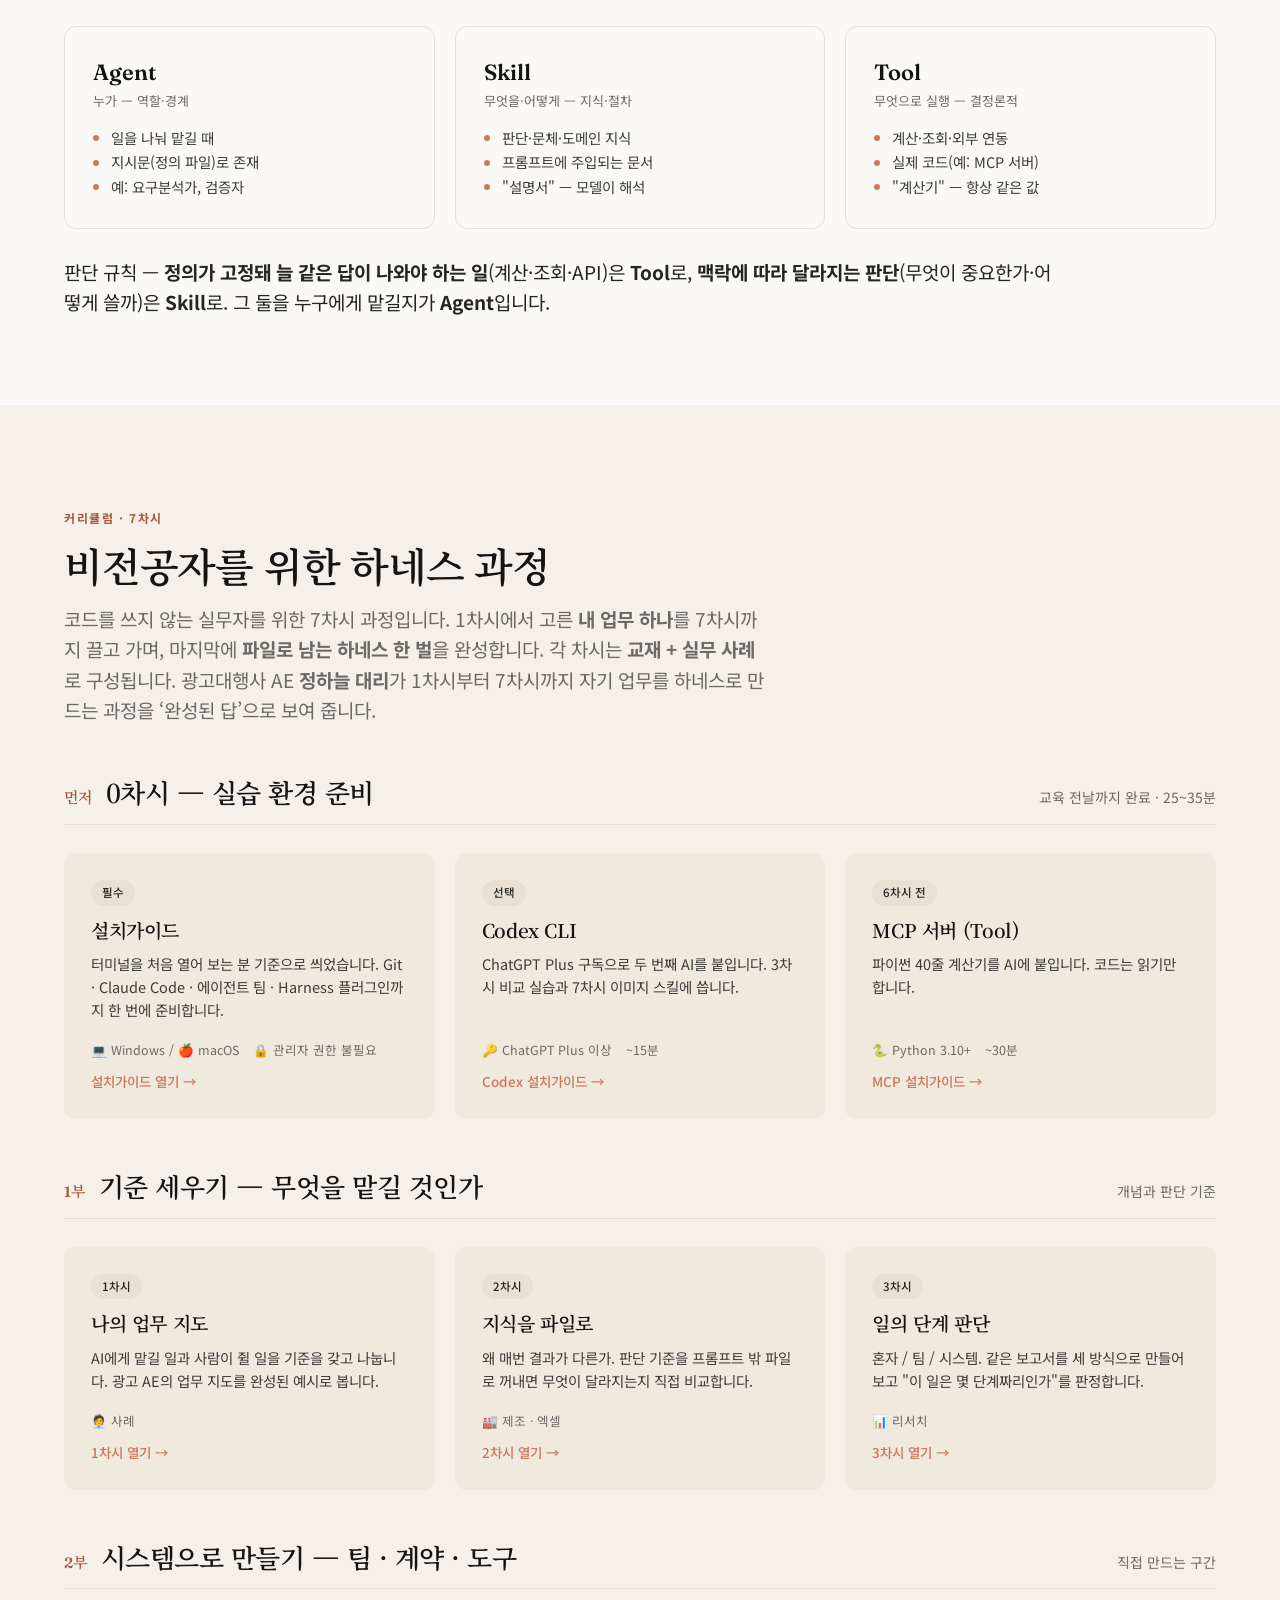
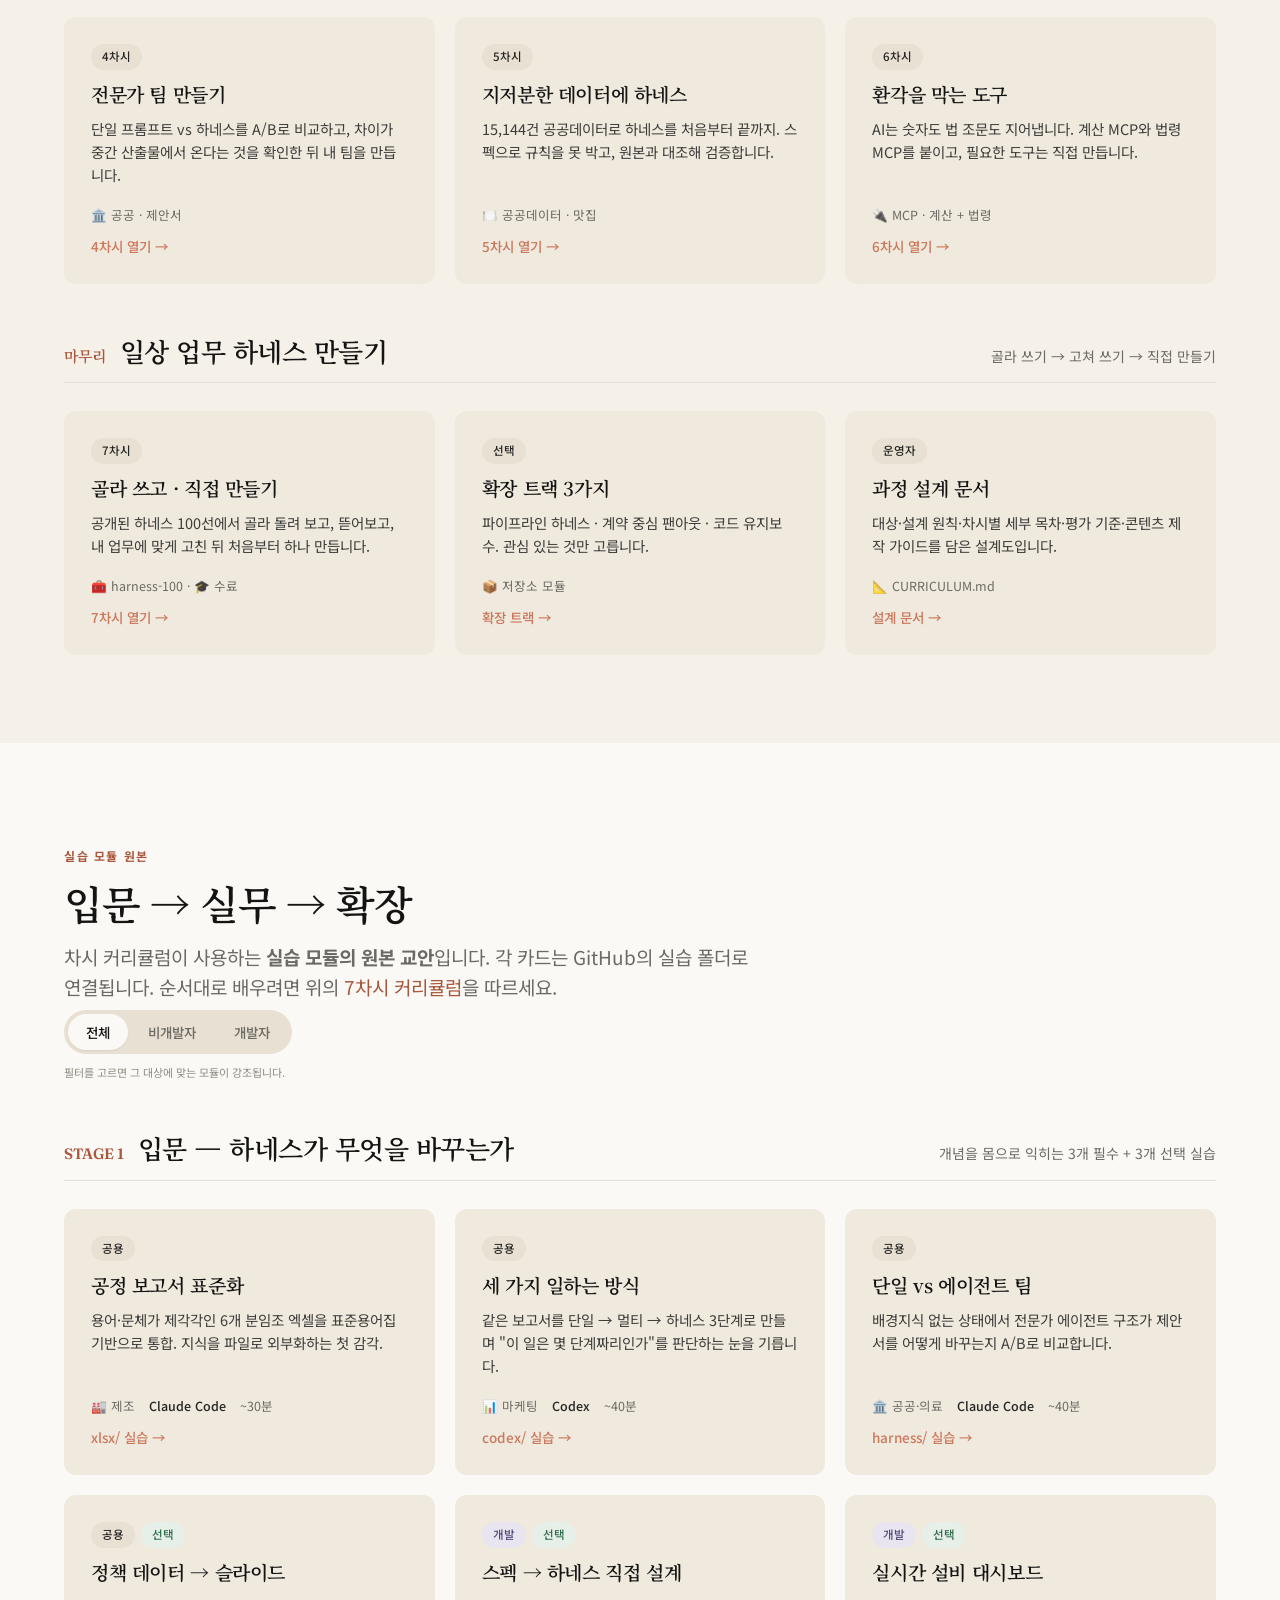
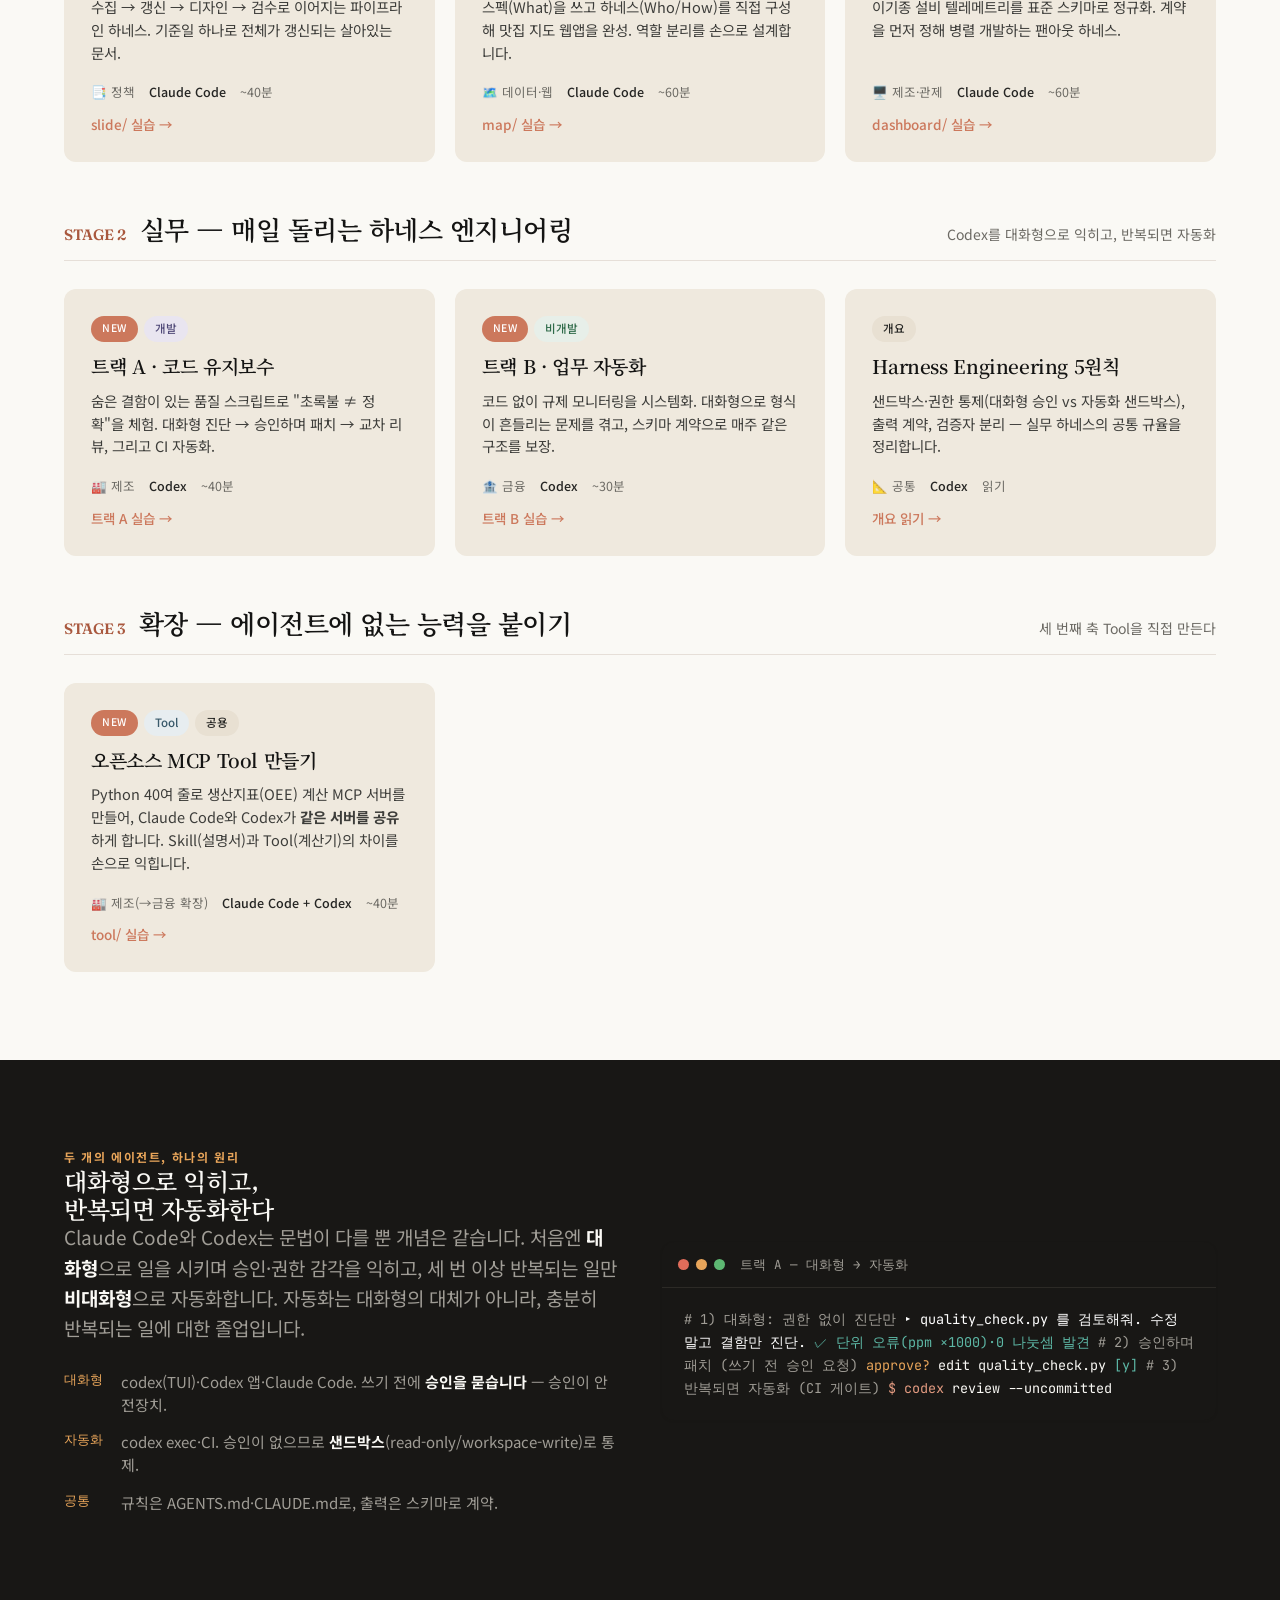
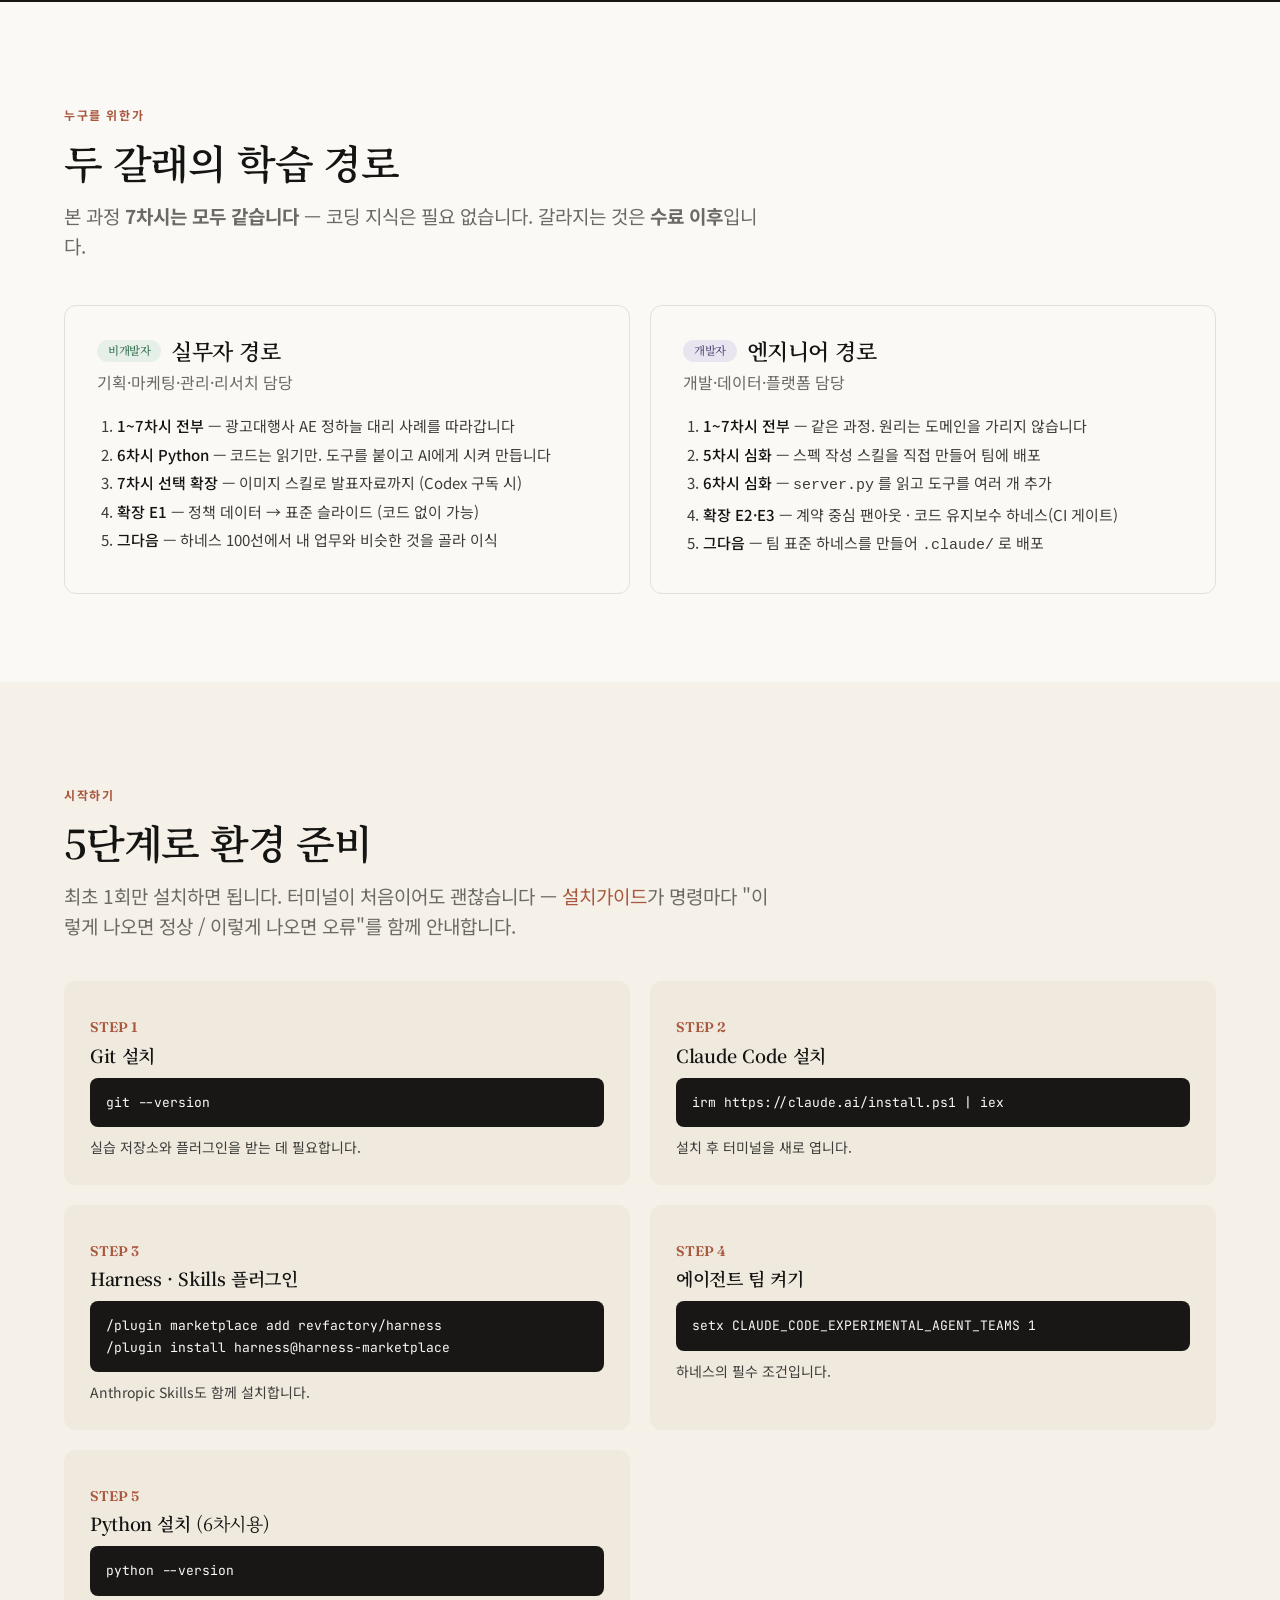
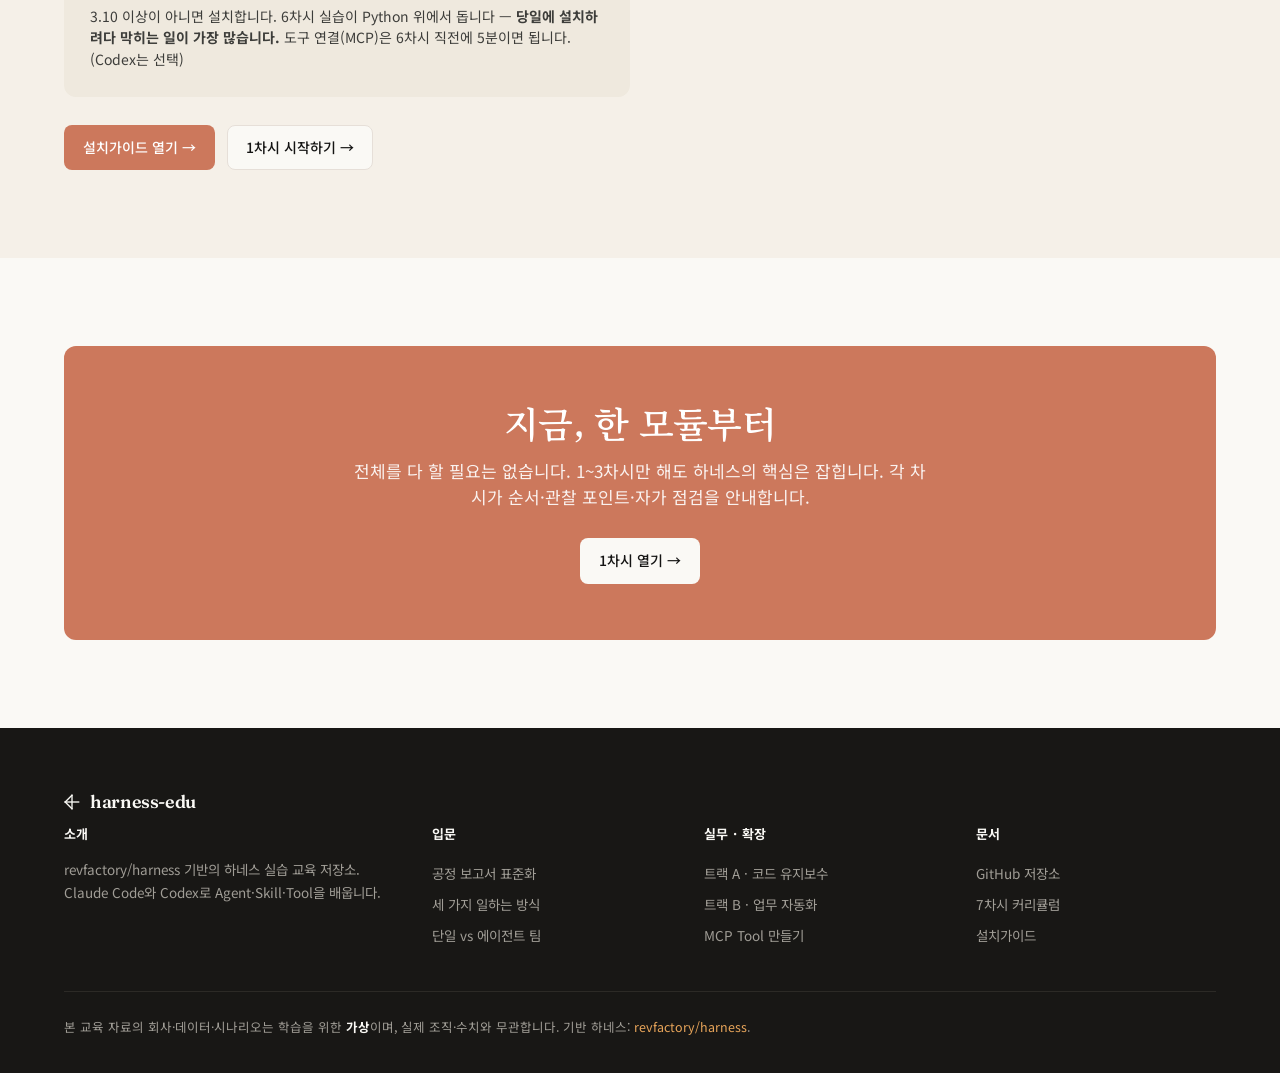
==== commit fe4c2917: "첫 페이지 포지셔닝을 7차시 과정에 맞춤 - h1.display line-height 1.05 → 1.18 (한글 글자 위아래가 잘리던 문제).   모바일 40px 도 1.22 로" ====
--- a/docs/index.html
+++ b/docs/index.html
@@ -4,7 +4,7 @@
 <meta charset="utf-8" />
 <meta name="viewport" content="width=device-width, initial-scale=1" />
 <title>harness-edu · 하네스로 일하는 법</title>
-<meta name="description" content="일회성 프롬프트에서 반복 가능한 시스템으로. 제조·금융 실무자와 개발자를 위한 하네스(Harness) 실습형 커리큘럼 — Claude Code와 Codex로 배우는 Agent·Skill·Tool." />
+<meta name="description" content="일회성 프롬프트에서 반복 가능한 시스템으로. 코드를 쓰지 않는 실무자를 위한 하네스(Harness) 7차시 실습 커리큘럼 — Claude Code로 배우는 Agent·Skill·Tool." />
 <link rel="preconnect" href="https://fonts.googleapis.com" />
 <link rel="preconnect" href="https://fonts.gstatic.com" crossorigin />
 <link href="https://fonts.googleapis.com/css2?family=Fraunces:opsz,wght@9..144,400;9..144,500;9..144,600&family=Noto+Sans+KR:wght@400;500;700&family=Noto+Serif+KR:wght@500;600;700&family=JetBrains+Mono:wght@400;500&display=swap" rel="stylesheet" />
@@ -62,7 +62,7 @@
   /* hero */
   .hero{padding:76px 0 64px}
   .hero-grid{display:grid;grid-template-columns:1.05fr .95fr;gap:48px;align-items:center}
-  h1.display{font-size:60px;letter-spacing:-0.035em;line-height:1.05}
+  h1.display{font-size:60px;letter-spacing:-0.035em;line-height:1.18;padding-bottom:2px}
   .hero p.lead{margin-top:22px;max-width:32em}
   .hero-actions{display:flex;gap:12px;margin-top:32px;flex-wrap:wrap}
   .hero-tags{display:flex;gap:8px;margin-top:26px;flex-wrap:wrap}
@@ -176,7 +176,7 @@
     .axes,.grid-3,.mods{grid-template-columns:1fr}
     .steps{grid-template-columns:1fr}
     .foot-grid{grid-template-columns:1fr 1fr}
-    h1.display{font-size:40px}
+    h1.display{font-size:40px;line-height:1.22}
     .sec-head h2{font-size:30px}
     .nav-links{display:none}
     .nav-toggle{display:inline-flex}
@@ -225,35 +225,36 @@
     <div>
       <p class="eyebrow">Harness Engineering · 실습형 커리큘럼</p>
       <h1 class="display">일회성 프롬프트에서<br>반복 가능한 <em style="font-family:var(--serif-latin);font-style:italic;font-weight:500">시스템</em>으로</h1>
-      <p class="lead">AI에게 "한 번 시키는 법"은 누구나 압니다. 이 과정은 그다음을 가르칩니다 —
-        <b>누가 돌려도 같은 품질</b>이 나오는 하네스(harness)를 설계하는 법. 제조·금융 실무자와
-        개발자가 <b>Claude Code</b>와 <b>Codex</b>로 함께 배웁니다.</p>
+      <p class="lead">AI에게 &quot;한 번 시키는 법&quot;은 누구나 압니다. 이 과정은 그다음을 가르칩니다 —
+        <b>누가 돌려도 같은 품질</b>이 나오는 하네스(harness)를 만드는 법.
+        <b>코드를 쓰지 않는 실무자</b>가 <b>Claude Code</b>로 7차시 만에
+        <b>내 업무 하네스 한 벌</b>을 완성합니다.</p>
       <div class="hero-actions">
         <a class="btn btn-primary" href="#curriculum">커리큘럼 보기</a>
         <a class="btn btn-secondary" href="chapters/ch1.html">1차시 시작하기 →</a>
       </div>
       <div class="hero-tags">
         <span class="tag">코딩 지식 없이 시작</span>
-        <span class="tag">제조 · 금융 실전 시나리오</span>
+        <span class="tag">7차시 · 완성 사례 제공</span>
         <span class="tag">Agent · Skill · Tool</span>
       </div>
     </div>
     <div class="code-win reveal">
       <div class="code-bar">
         <span class="dot" style="background:#e06c5a"></span><span class="dot" style="background:#e8a55a"></span><span class="dot" style="background:#5db872"></span>
-        <span class="code-title">codex — 대화형 세션</span>
+        <span class="code-title">claude — 2차시 실습</span>
       </div>
       <div class="code-body">
-<span class="c-mut"># 품질관리팀: 도구를 붙여 정확한 계산을 위임</span>
-<span class="prompt-line">▸ production-metrics 도구로 07-14</span>
-<span class="prompt-line">  B라인 OEE와 병목을 알려줘</span>
-
-<span class="c-mut">→ compute_oee("B","2026-07-14")</span> <span class="c-tel">✓ tool call</span>
-{ <span class="c-cor">"oee_pct"</span>: <span class="c-str">"69.8%"</span>,
-  <span class="c-cor">"bottleneck"</span>: <span class="c-str">"가동률"</span> }
-
-<span class="c-amb">진단</span> 가동률 75%가 병목입니다. 정지시간
-120분이 원인 — 성능·품질은 정상입니다.
+<span class="c-mut"># 광고대행사 AE: 매체 5곳 성과를 주간 리포트로</span>
+<span class="prompt-line">▸ data 폴더의 매체별 성과 파일을 통합해서</span>
+<span class="prompt-line">  주간 리포트를 만들어줘</span>
+
+<span class="c-mut">→ Skill: media-glossary</span> <span class="c-tel">✓ 자동 적용</span>
+{ <span class="c-cor">"전환"</span>: <span class="c-str">"5,705건"</span>, <span class="c-cor">"CPA"</span>: <span class="c-str">"24,136원"</span>,
+  <span class="c-cor">"ROAS"</span>: <span class="c-str">"366.9%"</span> }
+
+<span class="c-amb">이슈</span> 카카오모먼트 163%로 목표(350%) 미달.
+전주 대비 CPA +13.1% — 예산 재배분 검토.
       </div>
     </div>
   </div>
@@ -265,7 +266,7 @@
     <div class="sec-head">
       <p class="eyebrow">먼저 알고 시작할 것</p>
       <h2>모든 실습을 관통하는 4가지 원리</h2>
-      <p class="lead muted">도구가 Claude Code든 Codex든, 업종이 제조든 금융이든 — 좋은 하네스는 늘 이 네 가지의 변주입니다.</p>
+      <p class="lead muted">도구가 Claude Code든 Codex든, 업종이 광고든 제조든 공공이든 — 좋은 하네스는 늘 이 네 가지의 변주입니다.</p>
     </div>
     <div class="grid-4" style="margin-top:44px">
       <div class="card reveal"><p class="num">01</p><h3>역할 분리</h3><p>"무엇을(스펙)·누가(에이전트)·어떻게(스킬)"를 한 프롬프트에 뭉치지 않고 파일로 나눕니다. 나눠야 재사용·비교·유지보수가 됩니다.</p></div>
@@ -574,29 +575,29 @@
     <div class="sec-head">
       <p class="eyebrow">누구를 위한가</p>
       <h2>두 갈래의 학습 경로</h2>
-      <p class="lead muted">코딩 지식은 필요 없습니다 — 확장 단계에서만 Python을 조금 씁니다. 자신에 맞는 길로 시작하세요.</p>
+      <p class="lead muted">본 과정 <strong>7차시는 모두 같습니다</strong> — 코딩 지식은 필요 없습니다. 갈라지는 것은 <strong>수료 이후</strong>입니다.</p>
     </div>
     <div class="paths">
       <div class="path reveal">
         <h3><span class="badge b-nondev">비개발자</span> 실무자 경로</h3>
-        <p class="muted" style="margin-top:6px">기획·관리·리서치·현업 담당</p>
+        <p class="muted" style="margin-top:6px">기획·마케팅·관리·리서치 담당</p>
         <ol>
-          <li><b>공정 보고서 표준화</b> — 지식을 파일로 빼는 감각</li>
-          <li><b>세 가지 일하는 방식</b> — 일의 단계 판단</li>
-          <li><b>단일 vs 에이전트 팀</b> — 하네스의 효과 체감</li>
-          <li><b>트랙 B 업무 자동화</b> — 코드 없이 반복 업무 시스템화</li>
-          <li><b>MCP Tool 만들기</b> — 계산을 도구에 위임(안내대로 따라만)</li>
+          <li><b>1~7차시 전부</b> — 광고대행사 AE 정하늘 대리 사례를 따라갑니다</li>
+          <li><b>6차시 Python</b> — 코드는 읽기만. 도구를 붙이고 AI에게 시켜 만듭니다</li>
+          <li><b>7차시 선택 확장</b> — 이미지 스킬로 발표자료까지 (Codex 구독 시)</li>
+          <li><b>확장 E1</b> — 정책 데이터 → 표준 슬라이드 (코드 없이 가능)</li>
+          <li><b>그다음</b> — <a href="https://github.com/revfactory/harness-100" target="_blank" rel="noopener">하네스 100선</a>에서 내 업무와 비슷한 것을 골라 이식</li>
         </ol>
       </div>
       <div class="path reveal">
         <h3><span class="badge b-dev">개발자</span> 엔지니어 경로</h3>
         <p class="muted" style="margin-top:6px">개발·데이터·플랫폼 담당</p>
         <ol>
-          <li><b>단일 vs 에이전트 팀</b> — 하네스 구조 이해</li>
-          <li><b>스펙 → 하네스 설계</b> · <b>설비 대시보드</b> — 직접 설계</li>
-          <li><b>트랙 A 코드 유지보수</b> — 진단·패치·리뷰·CI</li>
-          <li><b>MCP Tool 만들기</b> — 나만의 Tool 구현·등록</li>
-          <li><b>자동화 졸업</b> — codex exec·스키마·CI로 굳히기</li>
+          <li><b>1~7차시 전부</b> — 같은 과정. 원리는 도메인을 가리지 않습니다</li>
+          <li><b>5차시 심화</b> — 스펙 작성 스킬을 직접 만들어 팀에 배포</li>
+          <li><b>6차시 심화</b> — <code>server.py</code> 를 읽고 도구를 여러 개 추가</li>
+          <li><b>확장 E2·E3</b> — 계약 중심 팬아웃 · 코드 유지보수 하네스(CI 게이트)</li>
+          <li><b>그다음</b> — 팀 표준 하네스를 만들어 <code>.claude/</code> 로 배포</li>
         </ol>
       </div>
     </div>
@@ -608,7 +609,7 @@
   <div class="wrap">
     <div class="sec-head">
       <p class="eyebrow">시작하기</p>
-      <h2>4단계로 환경 준비</h2>
+      <h2>5단계로 환경 준비</h2>
       <p class="lead muted">최초 1회만 설치하면 됩니다. 터미널이 처음이어도 괜찮습니다 — <a href="install/index.html" style="color:var(--primary-active)">설치가이드</a>가 명령마다 "이렇게 나오면 정상 / 이렇게 나오면 오류"를 함께 안내합니다.</p>
     </div>
     <div class="steps">
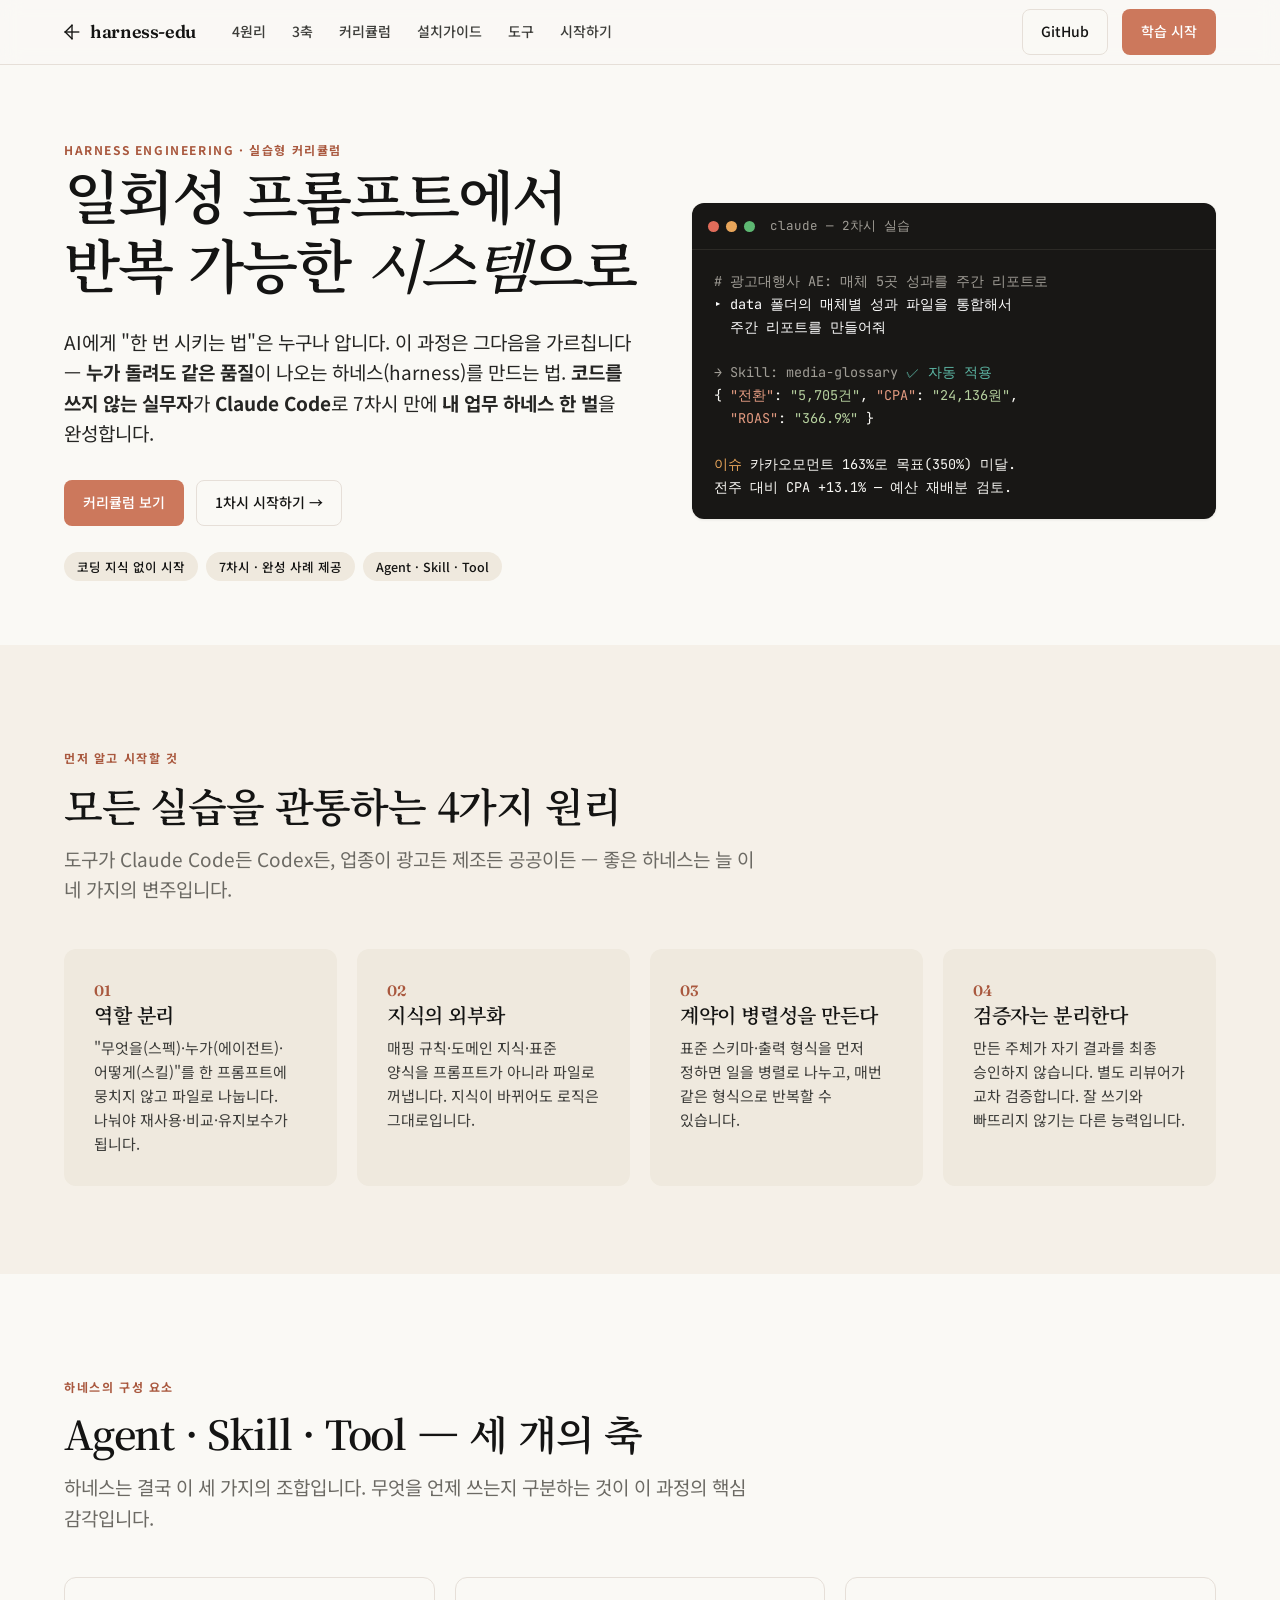
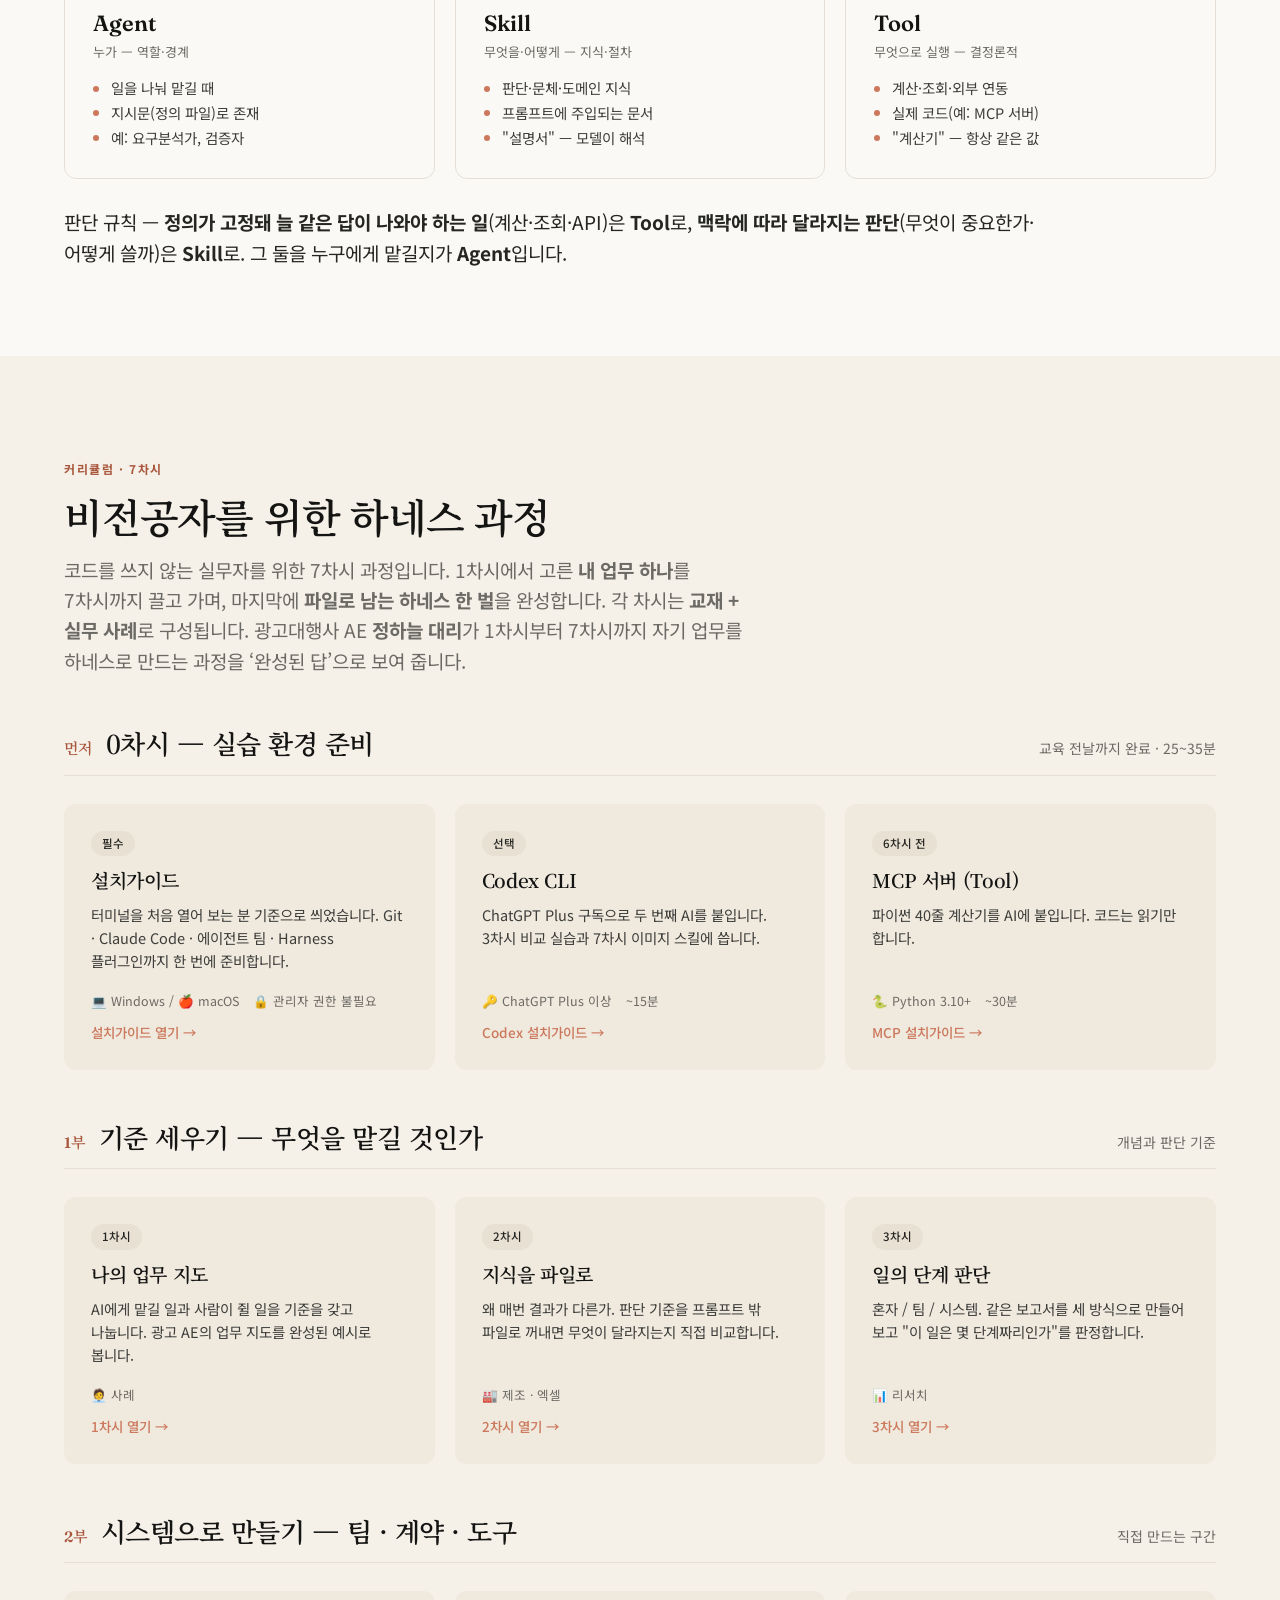
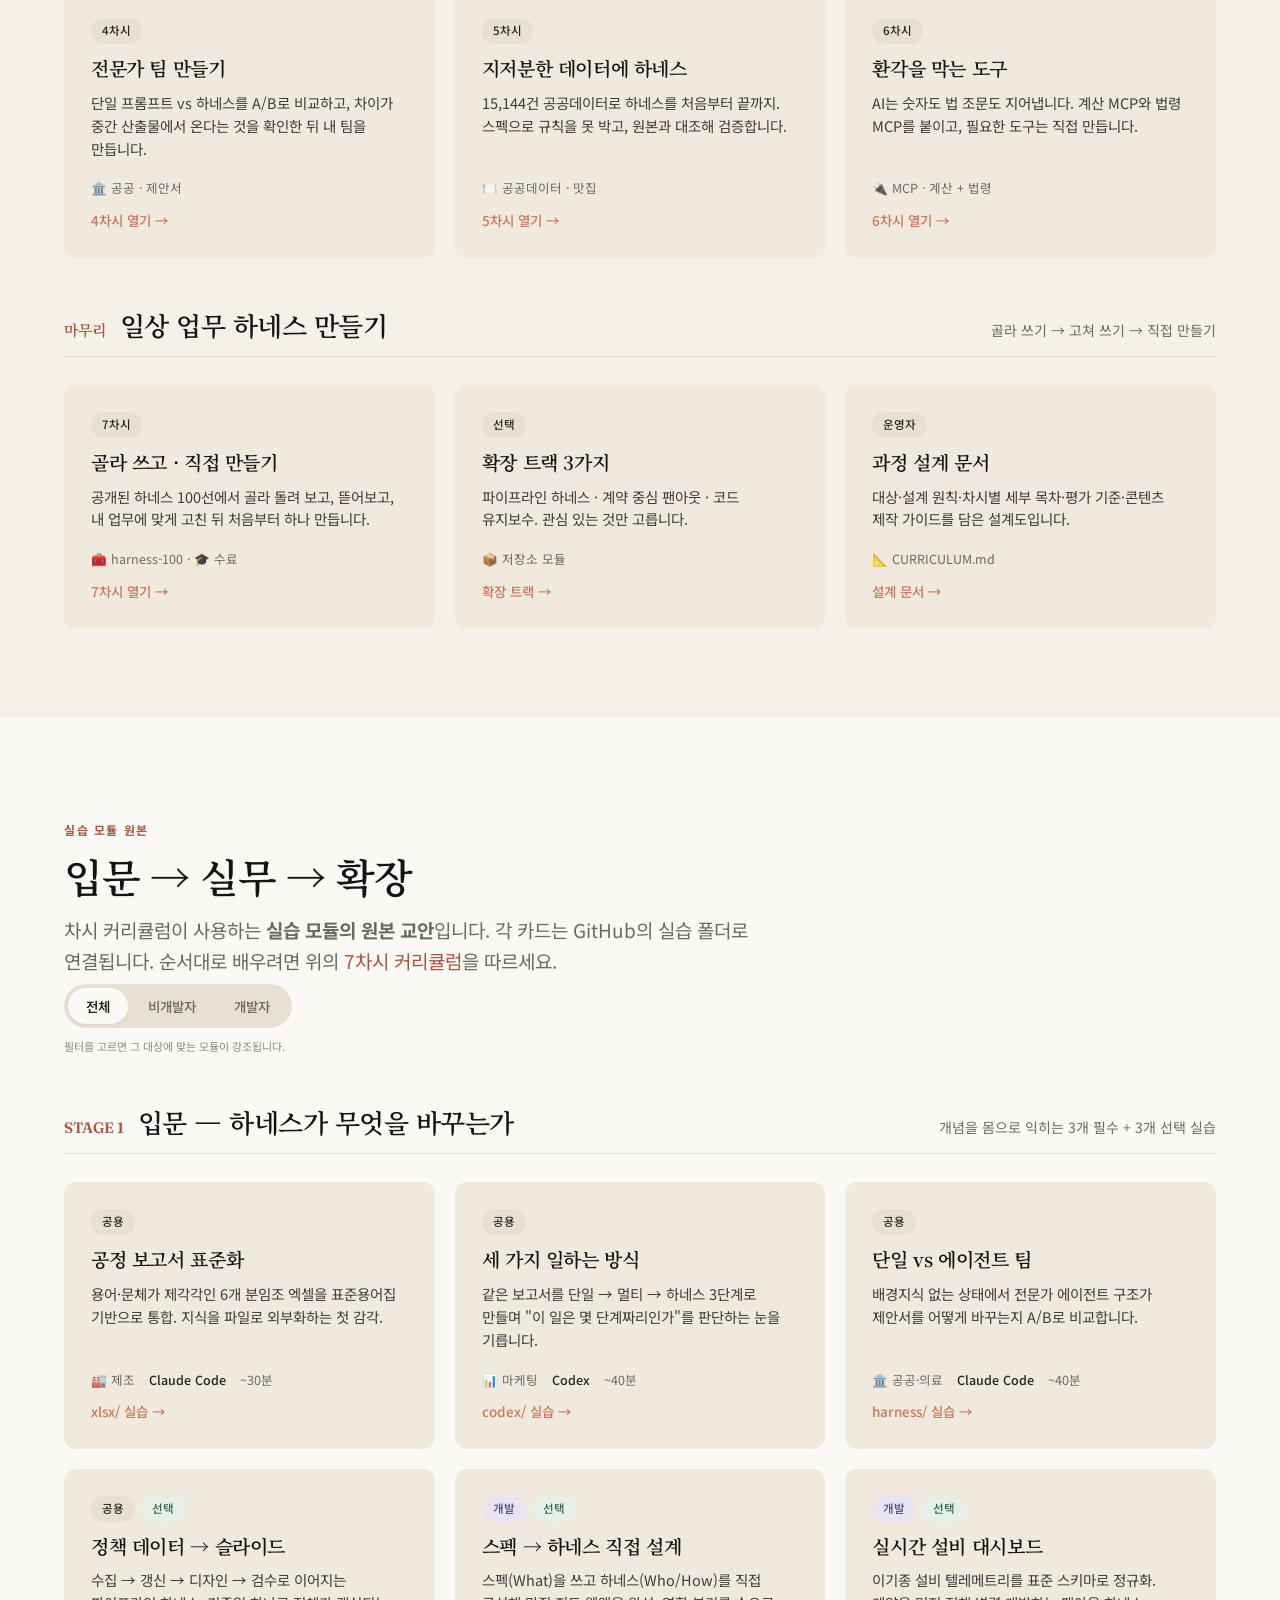
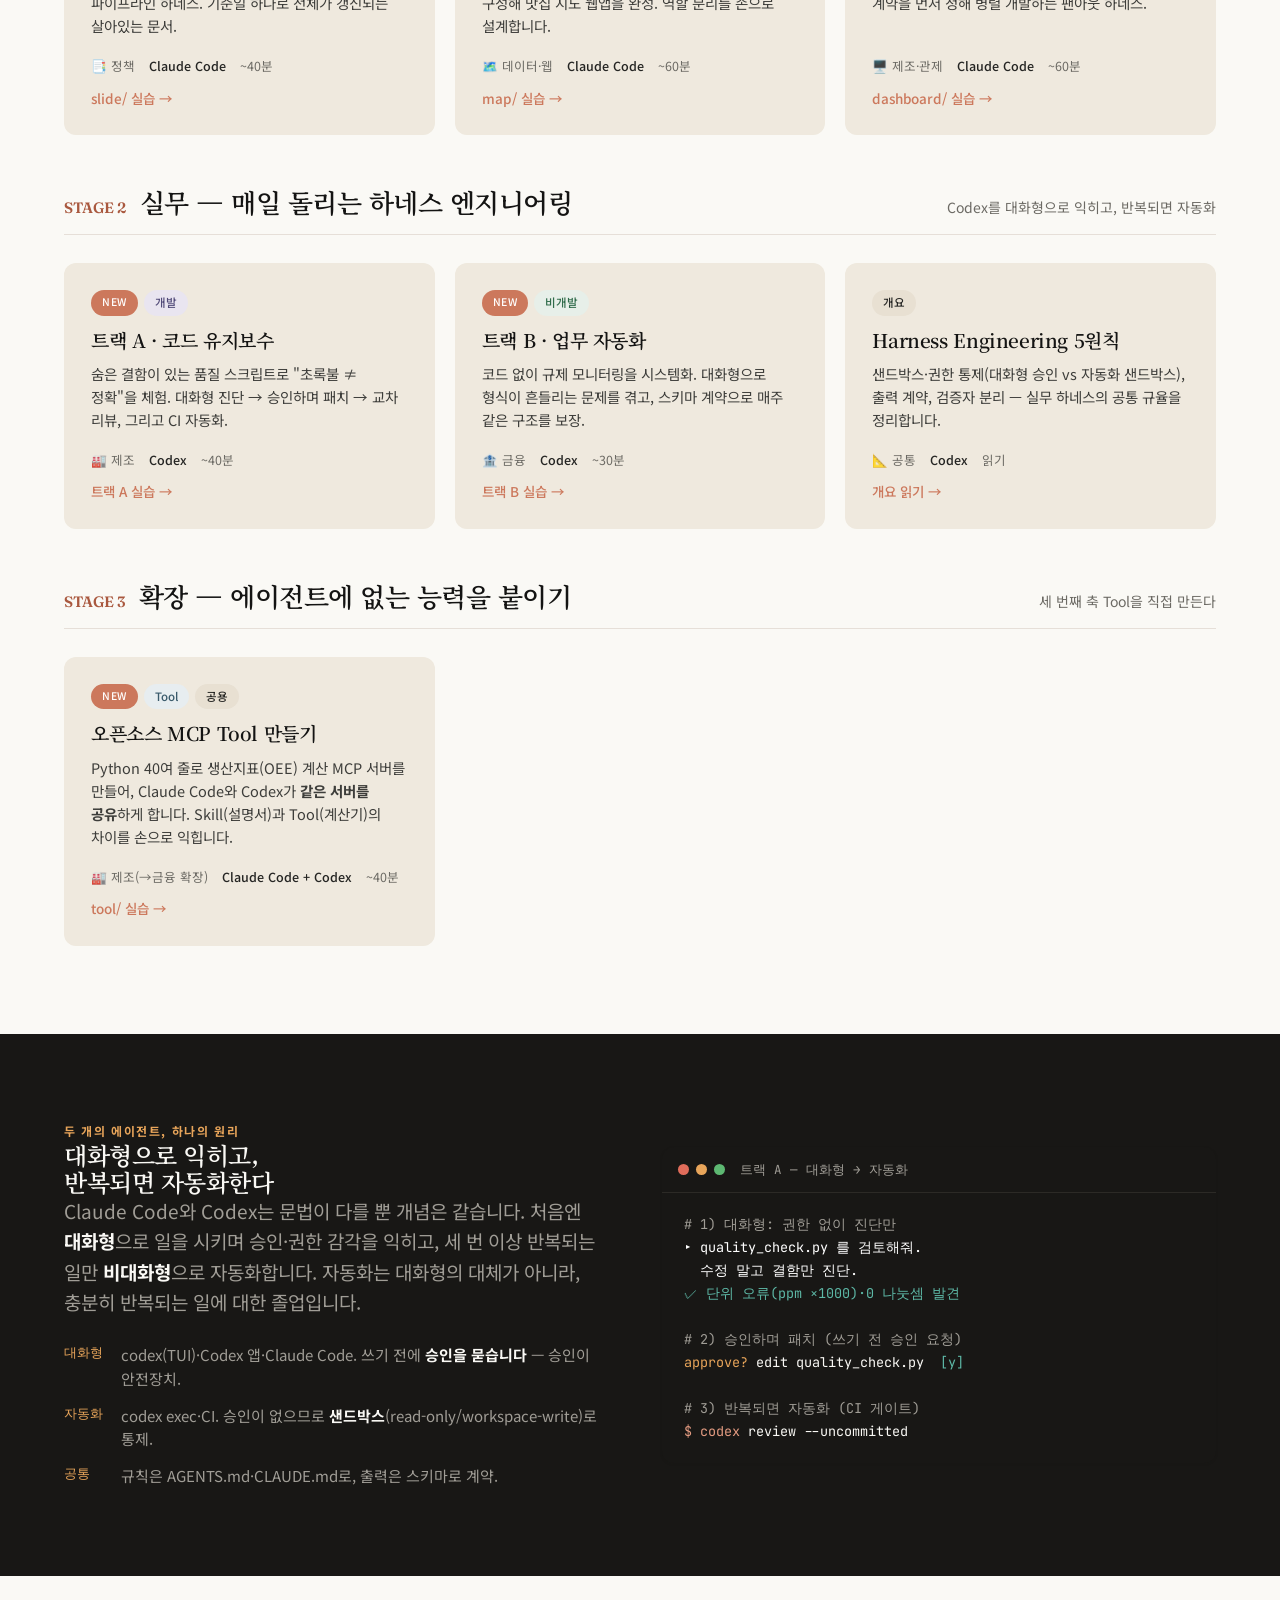
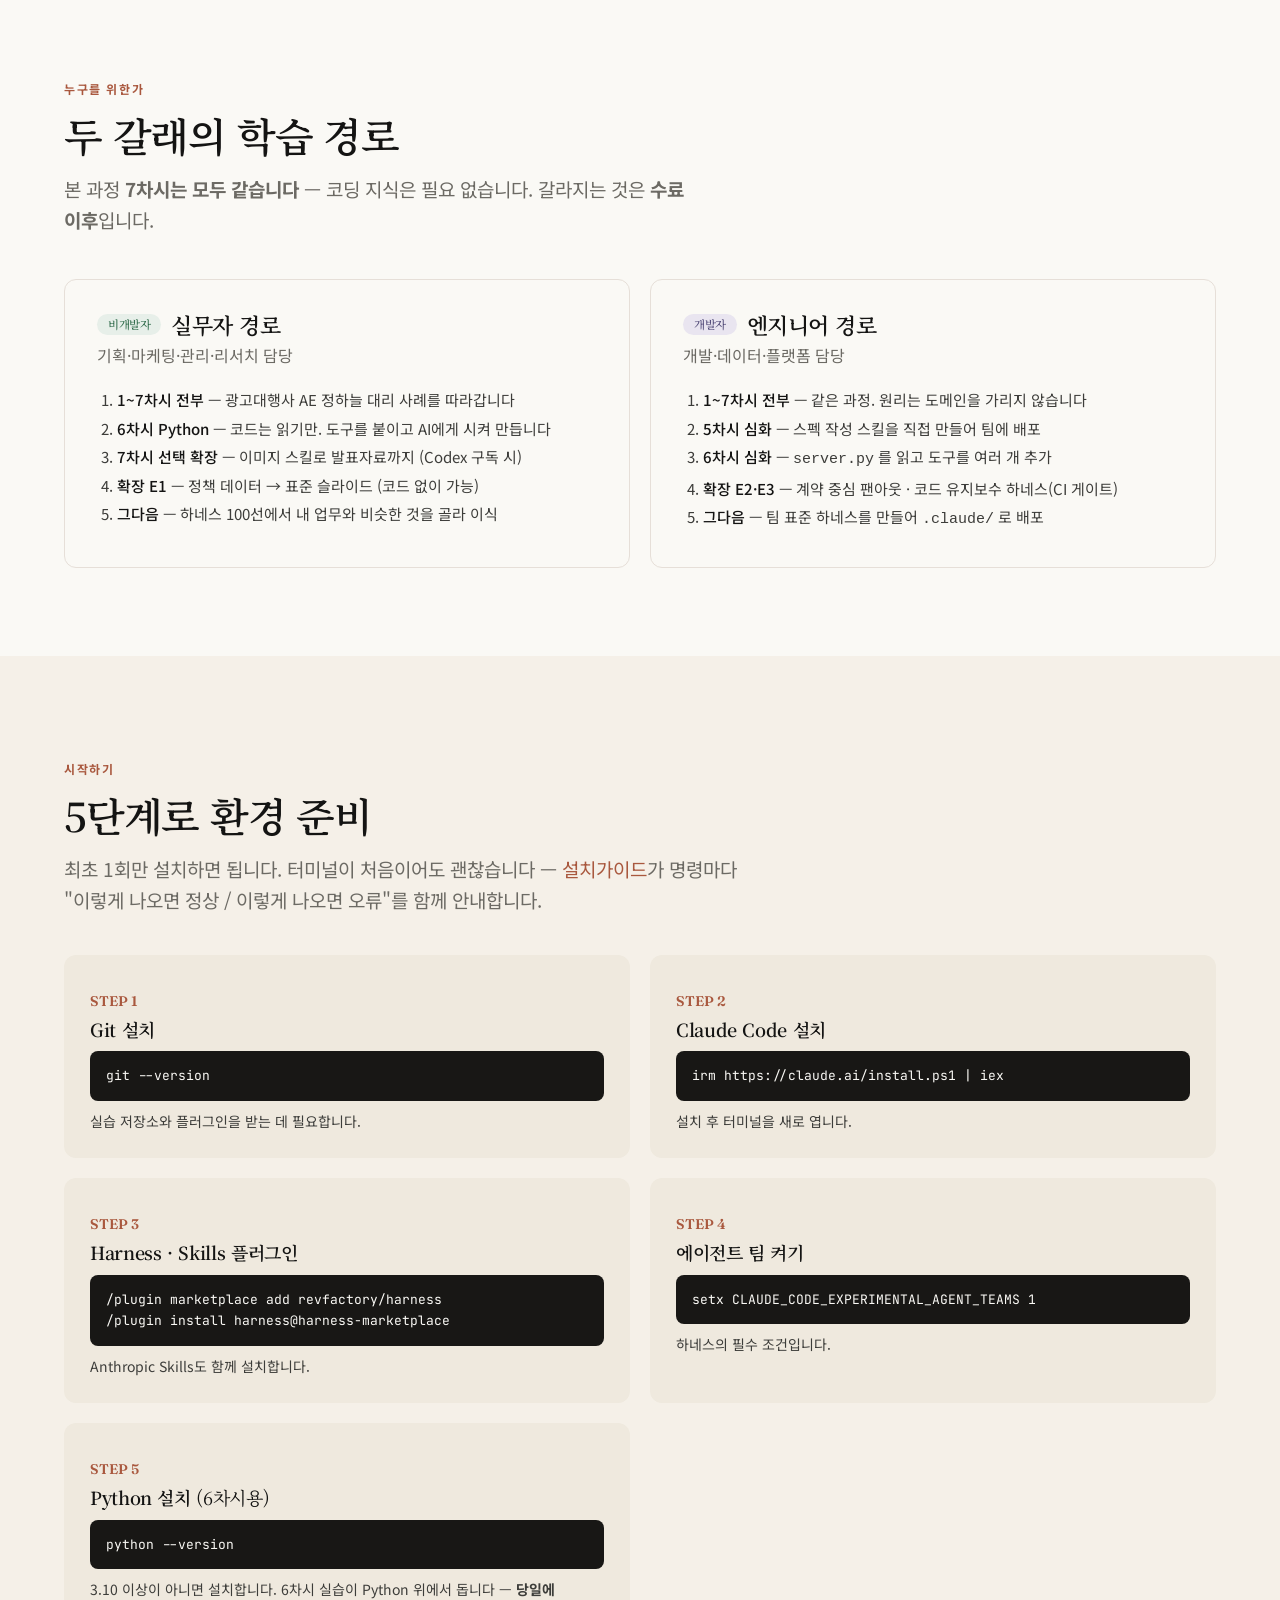
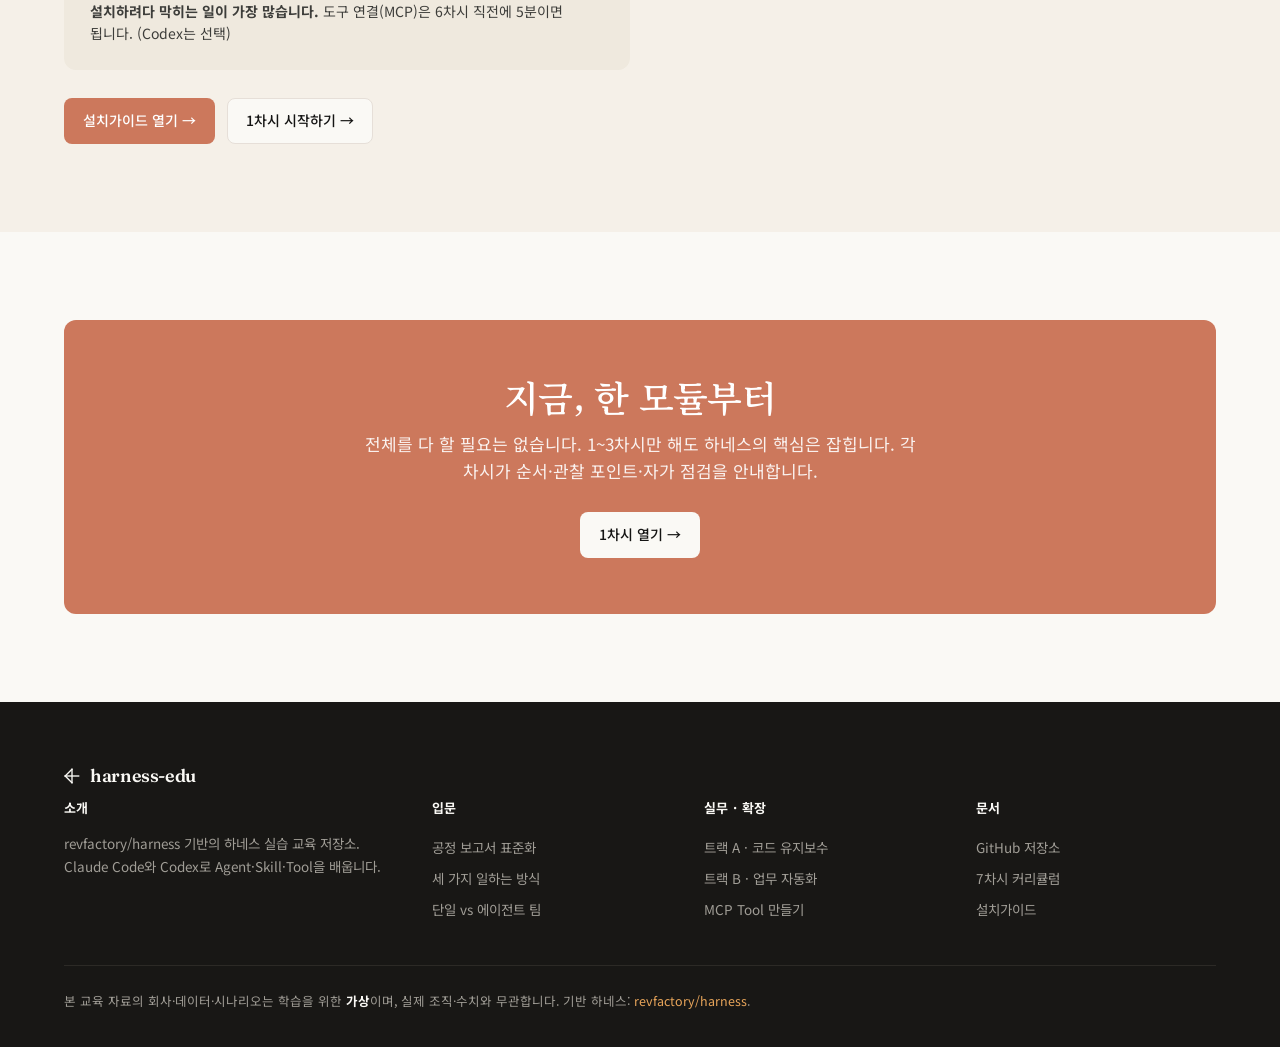
==== commit a05e5174: "홈 한글 줄바꿈 깨짐 수정 - body 에 word-break:keep-all / overflow-wrap:break-word 추가.   챕터·설치 페이지는 site.css 로 이" ====
--- a/docs/index.html
+++ b/docs/index.html
@@ -29,6 +29,7 @@
     background:var(--canvas); color:var(--body);
     font-family:var(--sans); font-size:16px; line-height:1.55;
     -webkit-font-smoothing:antialiased; text-rendering:optimizeLegibility;
+    word-break:keep-all; overflow-wrap:break-word; hyphens:manual;
   }
   h1,h2,h3,h4{font-family:var(--serif); color:var(--ink); font-weight:600; letter-spacing:-0.02em; line-height:1.15}
   a{color:inherit;text-decoration:none}
@@ -62,7 +63,7 @@
   /* hero */
   .hero{padding:76px 0 64px}
   .hero-grid{display:grid;grid-template-columns:1.05fr .95fr;gap:48px;align-items:center}
-  h1.display{font-size:60px;letter-spacing:-0.035em;line-height:1.18;padding-bottom:2px}
+  h1.display{font-size:clamp(32px,4.6vw,58px);letter-spacing:-0.035em;line-height:1.2;padding-bottom:2px}
   .hero p.lead{margin-top:22px;max-width:32em}
   .hero-actions{display:flex;gap:12px;margin-top:32px;flex-wrap:wrap}
   .hero-tags{display:flex;gap:8px;margin-top:26px;flex-wrap:wrap}
@@ -73,7 +74,7 @@
   .code-bar{display:flex;align-items:center;gap:7px;padding:13px 16px;border-bottom:1px solid #2c2a26}
   .dot{width:11px;height:11px;border-radius:50%}
   .code-title{margin-left:8px;color:var(--on-dark-soft);font-family:var(--mono);font-size:12.5px}
-  .code-body{padding:20px 22px;font-family:var(--mono);font-size:13.5px;line-height:1.7;color:var(--on-dark);overflow-x:auto}
+  .code-body{padding:20px 22px;font-family:var(--mono);font-size:13.5px;line-height:1.7;color:var(--on-dark);overflow-x:auto;white-space:pre-wrap;word-break:normal;overflow-wrap:anywhere}
   .code-body .c-mut{color:var(--on-dark-soft)}
   .code-body .c-cor{color:#e39b81}
   .code-body .c-tel{color:var(--teal)}
@@ -152,7 +153,7 @@
   .step{background:var(--surface-card);border-radius:var(--r-lg);padding:26px}
   .step .n{font-family:var(--serif-latin);font-size:14px;color:var(--primary-active);font-weight:600}
   .step h4{font-size:18px;margin:6px 0 12px}
-  .step pre{background:var(--surface-dark);color:var(--on-dark);border-radius:var(--r-md);padding:14px 16px;font-family:var(--mono);font-size:13px;line-height:1.65;overflow-x:auto;white-space:pre}
+  .step pre{background:var(--surface-dark);color:var(--on-dark);border-radius:var(--r-md);padding:14px 16px;font-family:var(--mono);font-size:13px;line-height:1.65;overflow-x:auto;white-space:pre;word-break:normal}
   .step p{font-size:14px;color:var(--body);margin-top:10px}
 
   /* coral cta */
@@ -176,7 +177,7 @@
     .axes,.grid-3,.mods{grid-template-columns:1fr}
     .steps{grid-template-columns:1fr}
     .foot-grid{grid-template-columns:1fr 1fr}
-    h1.display{font-size:40px;line-height:1.22}
+    h1.display{font-size:clamp(30px,7.4vw,40px);line-height:1.24}
     .sec-head h2{font-size:30px}
     .nav-links{display:none}
     .nav-toggle{display:inline-flex}
@@ -244,8 +245,7 @@
         <span class="dot" style="background:#e06c5a"></span><span class="dot" style="background:#e8a55a"></span><span class="dot" style="background:#5db872"></span>
         <span class="code-title">claude — 2차시 실습</span>
       </div>
-      <div class="code-body">
-<span class="c-mut"># 광고대행사 AE: 매체 5곳 성과를 주간 리포트로</span>
+      <div class="code-body"><span class="c-mut"># 광고대행사 AE: 매체 5곳 성과를 주간 리포트로</span>
 <span class="prompt-line">▸ data 폴더의 매체별 성과 파일을 통합해서</span>
 <span class="prompt-line">  주간 리포트를 만들어줘</span>
 
@@ -254,8 +254,7 @@
   <span class="c-cor">"ROAS"</span>: <span class="c-str">"366.9%"</span> }
 
 <span class="c-amb">이슈</span> 카카오모먼트 163%로 목표(350%) 미달.
-전주 대비 CPA +13.1% — 예산 재배분 검토.
-      </div>
+전주 대비 CPA +13.1% — 예산 재배분 검토.</div>
     </div>
   </div>
 </section>
@@ -420,8 +419,7 @@
           <p class="goal">대상·설계 원칙·차시별 세부 목차·평가 기준·콘텐츠 제작 가이드를 담은 설계도입니다.</p>
           <div class="meta"><span>📐 CURRICULUM.md</span></div>
           <a class="go" href="https://github.com/namojo/harness-edu/blob/main/CURRICULUM.md" target="_blank" rel="noopener">설계 문서 →</a>
-        </div>
-      </div>
+        </div></div>
     </div>
   </div>
 </section>
@@ -527,8 +525,7 @@
           <p class="goal">Python 40여 줄로 생산지표(OEE) 계산 MCP 서버를 만들어, Claude Code와 Codex가 <b>같은 서버를 공유</b>하게 합니다. Skill(설명서)과 Tool(계산기)의 차이를 손으로 익힙니다.</p>
           <div class="meta"><span>🏭 제조(→금융 확장)</span><span><b>Claude Code + Codex</b></span><span>~40분</span></div>
           <a class="go" href="https://github.com/namojo/harness-edu/tree/main/tool" target="_blank" rel="noopener">tool/ 실습 →</a>
-        </div>
-      </div>
+        </div></div>
     </div>
   </div>
 </section>
@@ -553,8 +550,7 @@
         <span class="dot" style="background:#e06c5a"></span><span class="dot" style="background:#e8a55a"></span><span class="dot" style="background:#5db872"></span>
         <span class="code-title">트랙 A — 대화형 → 자동화</span>
       </div>
-      <div class="code-body">
-<span class="c-mut"># 1) 대화형: 권한 없이 진단만</span>
+      <div class="code-body"><span class="c-mut"># 1) 대화형: 권한 없이 진단만</span>
 <span class="prompt-line">▸ quality_check.py 를 검토해줘.</span>
 <span class="prompt-line">  수정 말고 결함만 진단.</span>
 <span class="c-tel">✓ 단위 오류(ppm ×1000)·0 나눗셈 발견</span>
@@ -563,8 +559,7 @@
 <span class="c-amb">approve?</span> edit quality_check.py  <span class="c-tel">[y]</span>
 
 <span class="c-mut"># 3) 반복되면 자동화 (CI 게이트)</span>
-<span class="c-cor">$ codex</span> review --uncommitted
-      </div>
+<span class="c-cor">$ codex</span> review --uncommitted</div>
     </div>
   </div>
 </section>
@@ -598,8 +593,7 @@
           <li><b>6차시 심화</b> — <code>server.py</code> 를 읽고 도구를 여러 개 추가</li>
           <li><b>확장 E2·E3</b> — 계약 중심 팬아웃 · 코드 유지보수 하네스(CI 게이트)</li>
           <li><b>그다음</b> — 팀 표준 하네스를 만들어 <code>.claude/</code> 로 배포</li>
-        </ol>
-      </div>
+        </ol></div>
     </div>
   </div>
 </section>
